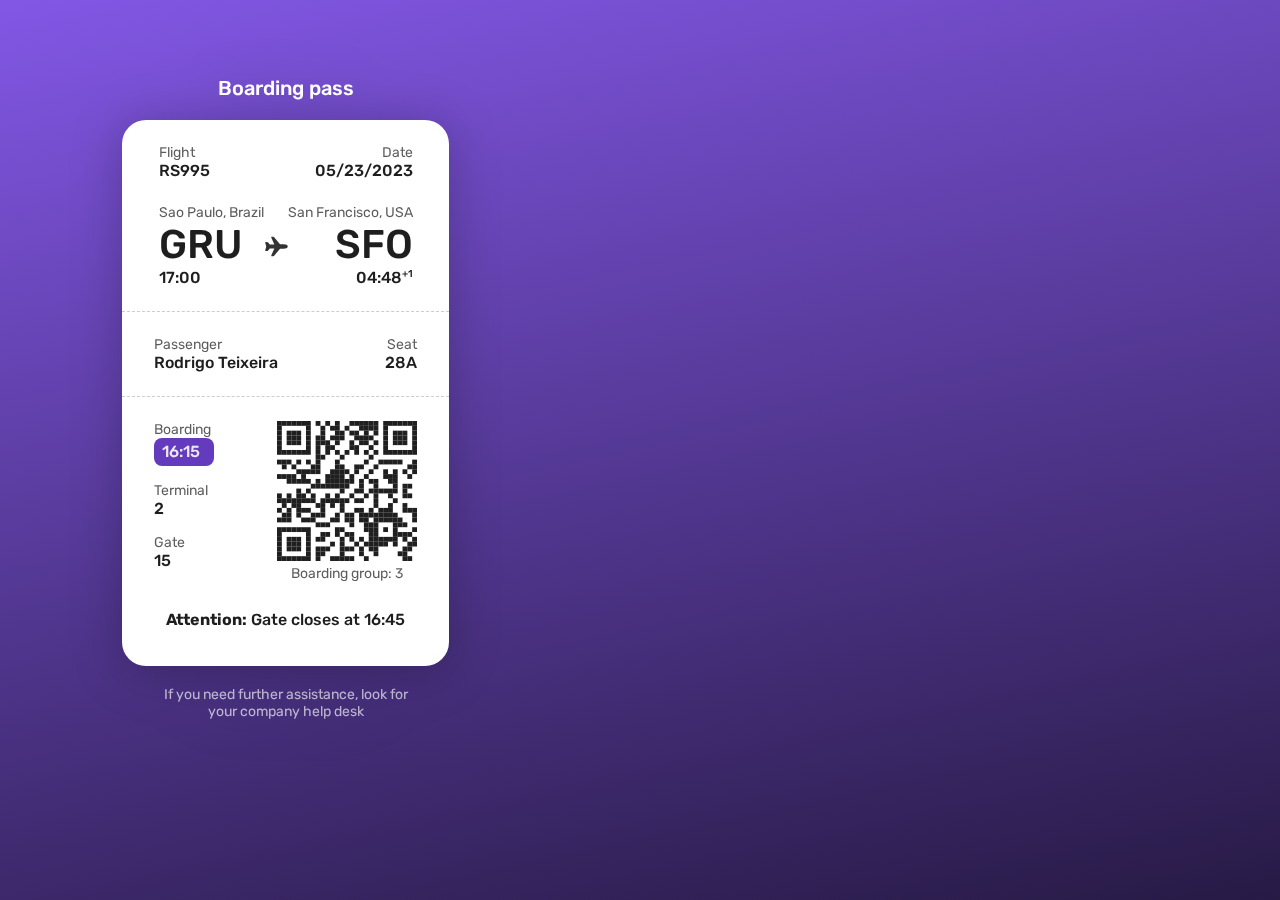
==== #6/model 2/index.html @ 4bf0b474 "Initiate model 2" ====
<!DOCTYPE html>
<html lang="en">

<head>
    <meta charset="UTF-8">
    <meta http-equiv="X-UA-Compatible" content="IE=edge">
    <meta name="viewport" content="width=device-width, initial-scale=1.0">
    <link rel="stylesheet" href="style.css">
    <link rel="preconnect" href="https://fonts.googleapis.com">
    <link rel="preconnect" href="https://fonts.gstatic.com" crossorigin>
    <link href="https://fonts.googleapis.com/css2?family=Rubik:wght@400;500&display=swap" rel="stylesheet">
    <title>Cartão de embarque</title>
</head>

<body>
    <div class="card">
        <h1 class="title">Boarding pass</h1>
        <div class="card-common upper">
            <div class="upper-content">
                <div class="flight-number-date">
                    <div class="main-info-upper">
                        <p class="font-normal">Flight</p>
                        <p class="font-normal">Date</p>
                    </div>
                    <div class="main-info-upper">
                        <p class="font-medium">RS995</p>
                        <p class="font-medium">05/23/2023</p>
                    </div>
                </div>

                <div class="flight-from-to-grid">
                    <div class="flight-info-from">
                        <p class="font-normal">Sao Paulo, Brazil</p>
                        <p class="font-medium airport-code">GRU</p>
                        <p class="font-medium">17:00</p>
                    </div>
                    <div class="plane-icon">
                        <svg width="25" height="25" viewBox="0 0 25 25" fill="none" xmlns="http://www.w3.org/2000/svg">
                            <path
                                d="M9.24782 22.25H8.00001C7.87463 22.25 7.75126 22.2185 7.64118 22.1585C7.53111 22.0984 7.43783 22.0118 7.3699 21.9064C7.30196 21.801 7.26153 21.6803 7.25229 21.5552C7.24306 21.4302 7.26532 21.3048 7.31704 21.1906L10.3386 14.5227L5.80157 14.4219L4.14688 16.4267C3.83141 16.8233 3.57969 17 2.93751 17H2.09751C1.96451 17.0043 1.83244 16.9764 1.71249 16.9188C1.59254 16.8612 1.48825 16.7755 1.40844 16.6691C1.29688 16.5186 1.18719 16.2636 1.29407 15.8998L2.22313 12.5717C2.23016 12.5469 2.2386 12.522 2.24798 12.4977C2.24844 12.4953 2.24844 12.4929 2.24798 12.4906C2.23829 12.4663 2.23 12.4414 2.22313 12.4161L1.29313 9.06687C1.19235 8.71016 1.30251 8.46078 1.41313 8.31406C1.48742 8.21549 1.58379 8.13573 1.69451 8.08118C1.80524 8.02664 1.92721 7.99883 2.05063 8H2.93751C3.41704 8 3.88251 8.21516 4.15626 8.5625L5.77673 10.5336L10.3386 10.4661L7.31798 3.80984C7.26618 3.69568 7.24384 3.57036 7.25298 3.44533C7.26211 3.3203 7.30245 3.19956 7.37029 3.09414C7.43813 2.98872 7.53131 2.90198 7.64132 2.84186C7.75132 2.78175 7.87464 2.75016 8.00001 2.75H9.26141C9.43739 2.75354 9.61032 2.79667 9.76734 2.8762C9.92437 2.95572 10.0615 3.0696 10.1684 3.20937L16.0302 10.3344L18.7381 10.2631C18.9364 10.2523 19.4858 10.2486 19.6128 10.2486C22.2031 10.25 23.75 11.0909 23.75 12.5C23.75 12.9434 23.5728 13.7656 22.3874 14.2887C21.6875 14.5981 20.7538 14.7547 19.6119 14.7547C19.4863 14.7547 18.9383 14.7509 18.7372 14.7402L16.0297 14.668L10.1534 21.793C10.0464 21.9321 9.9094 22.0454 9.75265 22.1246C9.59589 22.2037 9.42337 22.2465 9.24782 22.25Z"
                                fill="black" fill-opacity="0.8" />
                        </svg>
                    </div>
                    <div class="flight-info-to">
                        <p class="font-normal">San Francisco, USA</p>
                        <p class="font-medium airport-code">SFO</p>
                        <p class="font-medium">04:48<span class="upper-index">+1</span></p>
                    </div>
                </div>
            </div>
        </div>
        <div class="card-common middle">
            <div class="middle-content">
                <div class="main-info">
                    <p class="font-normal">Passenger</p>
                    <p class="font-medium">Rodrigo Teixeira</p>
                </div>
                <div class="misc">
                    <p class="font-normal">Seat</p>
                    <p class="font-medium">28A</p>
                </div>
            </div>
        </div>
        <div class="card-common lower">
            <div class="lower-content">
                <div class="departure-main">
                    <div class="departure-info">
                        <div class="lower-container-left">
                            <p class="font-normal">Boarding</p>
                            <div class="rounded-time">
                                <p class="font-medium hour-content">16:15</p> 
                            </div>
                        </div>
                        <div class="lower-container-left">
                            <p class="font-normal">Terminal</p> 
                            <p class="font-medium">2</p>
                        </div>
                        
                        <div class="lower-container-left">
                            <p class="font-normal">Gate</p> 
                            <p class="font-medium">15</p>
                        </div>
                    </div>
                    <div class="qr-code">
                        <svg width="140" height="140" viewBox="0 0 140 140" fill="none"
                            xmlns="http://www.w3.org/2000/svg">
                            <path d="M4.82753 9.15527e-05H-6.10352e-05V4.82768H4.82753V9.15527e-05Z" fill="black"
                                fill-opacity="0.88" />
                            <path d="M9.65511 9.15527e-05H4.82753V4.82768H9.65511V9.15527e-05Z" fill="black"
                                fill-opacity="0.88" />
                            <path d="M14.4827 9.15527e-05H9.65511V4.82768H14.4827V9.15527e-05Z" fill="black"
                                fill-opacity="0.88" />
                            <path d="M19.3103 9.15527e-05H14.4827V4.82768H19.3103V9.15527e-05Z" fill="black"
                                fill-opacity="0.88" />
                            <path d="M24.1379 9.15527e-05H19.3103V4.82768H24.1379V9.15527e-05Z" fill="black"
                                fill-opacity="0.88" />
                            <path d="M28.9655 9.15527e-05H24.1379V4.82768H28.9655V9.15527e-05Z" fill="black"
                                fill-opacity="0.88" />
                            <path d="M33.793 9.15527e-05H28.9655V4.82768H33.793V9.15527e-05Z" fill="black"
                                fill-opacity="0.88" />
                            <path d="M43.4482 9.15527e-05H38.6206V4.82768H43.4482V9.15527e-05Z" fill="black"
                                fill-opacity="0.88" />
                            <path d="M53.1034 9.15527e-05H48.2758V4.82768H53.1034V9.15527e-05Z" fill="black"
                                fill-opacity="0.88" />
                            <path d="M62.7586 9.15527e-05H57.931V4.82768H62.7586V9.15527e-05Z" fill="black"
                                fill-opacity="0.88" />
                            <path d="M77.2413 9.15527e-05H72.4137V4.82768H77.2413V9.15527e-05Z" fill="black"
                                fill-opacity="0.88" />
                            <path d="M82.0689 9.15527e-05H77.2413V4.82768H82.0689V9.15527e-05Z" fill="black"
                                fill-opacity="0.88" />
                            <path d="M86.8965 9.15527e-05H82.0689V4.82768H86.8965V9.15527e-05Z" fill="black"
                                fill-opacity="0.88" />
                            <path d="M91.7241 9.15527e-05H86.8965V4.82768H91.7241V9.15527e-05Z" fill="black"
                                fill-opacity="0.88" />
                            <path d="M96.5517 9.15527e-05H91.7241V4.82768H96.5517V9.15527e-05Z" fill="black"
                                fill-opacity="0.88" />
                            <path d="M101.379 9.15527e-05H96.5517V4.82768H101.379V9.15527e-05Z" fill="black"
                                fill-opacity="0.88" />
                            <path d="M111.034 9.15527e-05H106.207V4.82768H111.034V9.15527e-05Z" fill="black"
                                fill-opacity="0.88" />
                            <path d="M115.862 9.15527e-05H111.034V4.82768H115.862V9.15527e-05Z" fill="black"
                                fill-opacity="0.88" />
                            <path d="M120.69 9.15527e-05H115.862V4.82768H120.69V9.15527e-05Z" fill="black"
                                fill-opacity="0.88" />
                            <path d="M125.517 9.15527e-05H120.69V4.82768H125.517V9.15527e-05Z" fill="black"
                                fill-opacity="0.88" />
                            <path d="M130.345 9.15527e-05H125.517V4.82768H130.345V9.15527e-05Z" fill="black"
                                fill-opacity="0.88" />
                            <path d="M135.172 9.15527e-05H130.345V4.82768H135.172V9.15527e-05Z" fill="black"
                                fill-opacity="0.88" />
                            <path d="M140 9.15527e-05H135.172V4.82768H140V9.15527e-05Z" fill="black"
                                fill-opacity="0.88" />
                            <path d="M4.82753 4.82768H-6.10352e-05V9.65526H4.82753V4.82768Z" fill="black"
                                fill-opacity="0.88" />
                            <path d="M33.793 4.82768H28.9655V9.65526H33.793V4.82768Z" fill="black"
                                fill-opacity="0.88" />
                            <path d="M48.2758 4.82768H43.4482V9.65526H48.2758V4.82768Z" fill="black"
                                fill-opacity="0.88" />
                            <path d="M57.931 4.82768H53.1034V9.65526H57.931V4.82768Z" fill="black"
                                fill-opacity="0.88" />
                            <path d="M62.7586 4.82768H57.931V9.65526H62.7586V4.82768Z" fill="black"
                                fill-opacity="0.88" />
                            <path d="M72.4137 4.82768H67.5861V9.65526H72.4137V4.82768Z" fill="black"
                                fill-opacity="0.88" />
                            <path d="M86.8965 4.82768H82.0689V9.65526H86.8965V4.82768Z" fill="black"
                                fill-opacity="0.88" />
                            <path d="M91.7241 4.82768H86.8965V9.65526H91.7241V4.82768Z" fill="black"
                                fill-opacity="0.88" />
                            <path d="M96.5517 4.82768H91.7241V9.65526H96.5517V4.82768Z" fill="black"
                                fill-opacity="0.88" />
                            <path d="M101.379 4.82768H96.5517V9.65526H101.379V4.82768Z" fill="black"
                                fill-opacity="0.88" />
                            <path d="M111.034 4.82768H106.207V9.65526H111.034V4.82768Z" fill="black"
                                fill-opacity="0.88" />
                            <path d="M140 4.82768H135.172V9.65526H140V4.82768Z" fill="black" fill-opacity="0.88" />
                            <path d="M4.82753 9.65526H-6.10352e-05V14.4829H4.82753V9.65526Z" fill="black"
                                fill-opacity="0.88" />
                            <path d="M14.4827 9.65526H9.65511V14.4829H14.4827V9.65526Z" fill="black"
                                fill-opacity="0.88" />
                            <path d="M19.3103 9.65526H14.4827V14.4829H19.3103V9.65526Z" fill="black"
                                fill-opacity="0.88" />
                            <path d="M24.1379 9.65526H19.3103V14.4829H24.1379V9.65526Z" fill="black"
                                fill-opacity="0.88" />
                            <path d="M33.793 9.65526H28.9655V14.4829H33.793V9.65526Z" fill="black"
                                fill-opacity="0.88" />
                            <path d="M48.2758 9.65526H43.4482V14.4829H48.2758V9.65526Z" fill="black"
                                fill-opacity="0.88" />
                            <path d="M62.7586 9.65526H57.931V14.4829H62.7586V9.65526Z" fill="black"
                                fill-opacity="0.88" />
                            <path d="M67.5861 9.65526H62.7586V14.4829H67.5861V9.65526Z" fill="black"
                                fill-opacity="0.88" />
                            <path d="M77.2413 9.65526H72.4137V14.4829H77.2413V9.65526Z" fill="black"
                                fill-opacity="0.88" />
                            <path d="M82.0689 9.65526H77.2413V14.4829H82.0689V9.65526Z" fill="black"
                                fill-opacity="0.88" />
                            <path d="M91.7241 9.65526H86.8965V14.4829H91.7241V9.65526Z" fill="black"
                                fill-opacity="0.88" />
                            <path d="M101.379 9.65526H96.5517V14.4829H101.379V9.65526Z" fill="black"
                                fill-opacity="0.88" />
                            <path d="M111.034 9.65526H106.207V14.4829H111.034V9.65526Z" fill="black"
                                fill-opacity="0.88" />
                            <path d="M120.69 9.65526H115.862V14.4829H120.69V9.65526Z" fill="black"
                                fill-opacity="0.88" />
                            <path d="M125.517 9.65526H120.69V14.4829H125.517V9.65526Z" fill="black"
                                fill-opacity="0.88" />
                            <path d="M130.345 9.65526H125.517V14.4829H130.345V9.65526Z" fill="black"
                                fill-opacity="0.88" />
                            <path d="M140 9.65526H135.172V14.4829H140V9.65526Z" fill="black" fill-opacity="0.88" />
                            <path d="M4.82753 14.4829H-6.10352e-05V19.3104H4.82753V14.4829Z" fill="black"
                                fill-opacity="0.88" />
                            <path d="M14.4827 14.4829H9.65511V19.3104H14.4827V14.4829Z" fill="black"
                                fill-opacity="0.88" />
                            <path d="M19.3103 14.4829H14.4827V19.3104H19.3103V14.4829Z" fill="black"
                                fill-opacity="0.88" />
                            <path d="M24.1379 14.4829H19.3103V19.3104H24.1379V14.4829Z" fill="black"
                                fill-opacity="0.88" />
                            <path d="M33.793 14.4829H28.9655V19.3104H33.793V14.4829Z" fill="black"
                                fill-opacity="0.88" />
                            <path d="M43.4482 14.4829H38.6206V19.3104H43.4482V14.4829Z" fill="black"
                                fill-opacity="0.88" />
                            <path d="M48.2758 14.4829H43.4482V19.3104H48.2758V14.4829Z" fill="black"
                                fill-opacity="0.88" />
                            <path d="M57.931 14.4829H53.1034V19.3104H57.931V14.4829Z" fill="black"
                                fill-opacity="0.88" />
                            <path d="M62.7586 14.4829H57.931V19.3104H62.7586V14.4829Z" fill="black"
                                fill-opacity="0.88" />
                            <path d="M67.5861 14.4829H62.7586V19.3104H67.5861V14.4829Z" fill="black"
                                fill-opacity="0.88" />
                            <path d="M82.0689 14.4829H77.2413V19.3104H82.0689V14.4829Z" fill="black"
                                fill-opacity="0.88" />
                            <path d="M86.8965 14.4829H82.0689V19.3104H86.8965V14.4829Z" fill="black"
                                fill-opacity="0.88" />
                            <path d="M91.7241 14.4829H86.8965V19.3104H91.7241V14.4829Z" fill="black"
                                fill-opacity="0.88" />
                            <path d="M96.5517 14.4829H91.7241V19.3104H96.5517V14.4829Z" fill="black"
                                fill-opacity="0.88" />
                            <path d="M111.034 14.4829H106.207V19.3104H111.034V14.4829Z" fill="black"
                                fill-opacity="0.88" />
                            <path d="M120.69 14.4829H115.862V19.3104H120.69V14.4829Z" fill="black"
                                fill-opacity="0.88" />
                            <path d="M125.517 14.4829H120.69V19.3104H125.517V14.4829Z" fill="black"
                                fill-opacity="0.88" />
                            <path d="M130.345 14.4829H125.517V19.3104H130.345V14.4829Z" fill="black"
                                fill-opacity="0.88" />
                            <path d="M140 14.4829H135.172V19.3104H140V14.4829Z" fill="black" fill-opacity="0.88" />
                            <path d="M4.82753 19.3104H-6.10352e-05V24.138H4.82753V19.3104Z" fill="black"
                                fill-opacity="0.88" />
                            <path d="M14.4827 19.3104H9.65511V24.138H14.4827V19.3104Z" fill="black"
                                fill-opacity="0.88" />
                            <path d="M19.3103 19.3104H14.4827V24.138H19.3103V19.3104Z" fill="black"
                                fill-opacity="0.88" />
                            <path d="M24.1379 19.3104H19.3103V24.138H24.1379V19.3104Z" fill="black"
                                fill-opacity="0.88" />
                            <path d="M33.793 19.3104H28.9655V24.138H33.793V19.3104Z" fill="black" fill-opacity="0.88" />
                            <path d="M43.4482 19.3104H38.6206V24.138H43.4482V19.3104Z" fill="black"
                                fill-opacity="0.88" />
                            <path d="M48.2758 19.3104H43.4482V24.138H48.2758V19.3104Z" fill="black"
                                fill-opacity="0.88" />
                            <path d="M53.1034 19.3104H48.2758V24.138H53.1034V19.3104Z" fill="black"
                                fill-opacity="0.88" />
                            <path d="M62.7586 19.3104H57.931V24.138H62.7586V19.3104Z" fill="black"
                                fill-opacity="0.88" />
                            <path d="M77.2413 19.3104H72.4137V24.138H77.2413V19.3104Z" fill="black"
                                fill-opacity="0.88" />
                            <path d="M86.8965 19.3104H82.0689V24.138H86.8965V19.3104Z" fill="black"
                                fill-opacity="0.88" />
                            <path d="M91.7241 19.3104H86.8965V24.138H91.7241V19.3104Z" fill="black"
                                fill-opacity="0.88" />
                            <path d="M101.379 19.3104H96.5517V24.138H101.379V19.3104Z" fill="black"
                                fill-opacity="0.88" />
                            <path d="M111.034 19.3104H106.207V24.138H111.034V19.3104Z" fill="black"
                                fill-opacity="0.88" />
                            <path d="M120.69 19.3104H115.862V24.138H120.69V19.3104Z" fill="black" fill-opacity="0.88" />
                            <path d="M125.517 19.3104H120.69V24.138H125.517V19.3104Z" fill="black"
                                fill-opacity="0.88" />
                            <path d="M130.345 19.3104H125.517V24.138H130.345V19.3104Z" fill="black"
                                fill-opacity="0.88" />
                            <path d="M140 19.3104H135.172V24.138H140V19.3104Z" fill="black" fill-opacity="0.88" />
                            <path d="M4.82753 24.138H-6.10352e-05V28.9656H4.82753V24.138Z" fill="black"
                                fill-opacity="0.88" />
                            <path d="M33.793 24.138H28.9655V28.9656H33.793V24.138Z" fill="black" fill-opacity="0.88" />
                            <path d="M43.4482 24.138H38.6206V28.9656H43.4482V24.138Z" fill="black"
                                fill-opacity="0.88" />
                            <path d="M53.1034 24.138H48.2758V28.9656H53.1034V24.138Z" fill="black"
                                fill-opacity="0.88" />
                            <path d="M57.931 24.138H53.1034V28.9656H57.931V24.138Z" fill="black" fill-opacity="0.88" />
                            <path d="M77.2413 24.138H72.4137V28.9656H77.2413V24.138Z" fill="black"
                                fill-opacity="0.88" />
                            <path d="M82.0689 24.138H77.2413V28.9656H82.0689V24.138Z" fill="black"
                                fill-opacity="0.88" />
                            <path d="M96.5517 24.138H91.7241V28.9656H96.5517V24.138Z" fill="black"
                                fill-opacity="0.88" />
                            <path d="M111.034 24.138H106.207V28.9656H111.034V24.138Z" fill="black"
                                fill-opacity="0.88" />
                            <path d="M140 24.138H135.172V28.9656H140V24.138Z" fill="black" fill-opacity="0.88" />
                            <path d="M4.82753 28.9656H-6.10352e-05V33.7932H4.82753V28.9656Z" fill="black"
                                fill-opacity="0.88" />
                            <path d="M9.65511 28.9656H4.82753V33.7932H9.65511V28.9656Z" fill="black"
                                fill-opacity="0.88" />
                            <path d="M14.4827 28.9656H9.65511V33.7932H14.4827V28.9656Z" fill="black"
                                fill-opacity="0.88" />
                            <path d="M19.3103 28.9656H14.4827V33.7932H19.3103V28.9656Z" fill="black"
                                fill-opacity="0.88" />
                            <path d="M24.1379 28.9656H19.3103V33.7932H24.1379V28.9656Z" fill="black"
                                fill-opacity="0.88" />
                            <path d="M28.9655 28.9656H24.1379V33.7932H28.9655V28.9656Z" fill="black"
                                fill-opacity="0.88" />
                            <path d="M33.793 28.9656H28.9655V33.7932H33.793V28.9656Z" fill="black"
                                fill-opacity="0.88" />
                            <path d="M43.4482 28.9656H38.6206V33.7932H43.4482V28.9656Z" fill="black"
                                fill-opacity="0.88" />
                            <path d="M53.1034 28.9656H48.2758V33.7932H53.1034V28.9656Z" fill="black"
                                fill-opacity="0.88" />
                            <path d="M62.7586 28.9656H57.931V33.7932H62.7586V28.9656Z" fill="black"
                                fill-opacity="0.88" />
                            <path d="M72.4137 28.9656H67.5861V33.7932H72.4137V28.9656Z" fill="black"
                                fill-opacity="0.88" />
                            <path d="M82.0689 28.9656H77.2413V33.7932H82.0689V28.9656Z" fill="black"
                                fill-opacity="0.88" />
                            <path d="M91.7241 28.9656H86.8965V33.7932H91.7241V28.9656Z" fill="black"
                                fill-opacity="0.88" />
                            <path d="M101.379 28.9656H96.5517V33.7932H101.379V28.9656Z" fill="black"
                                fill-opacity="0.88" />
                            <path d="M111.034 28.9656H106.207V33.7932H111.034V28.9656Z" fill="black"
                                fill-opacity="0.88" />
                            <path d="M115.862 28.9656H111.034V33.7932H115.862V28.9656Z" fill="black"
                                fill-opacity="0.88" />
                            <path d="M120.69 28.9656H115.862V33.7932H120.69V28.9656Z" fill="black"
                                fill-opacity="0.88" />
                            <path d="M125.517 28.9656H120.69V33.7932H125.517V28.9656Z" fill="black"
                                fill-opacity="0.88" />
                            <path d="M130.345 28.9656H125.517V33.7932H130.345V28.9656Z" fill="black"
                                fill-opacity="0.88" />
                            <path d="M135.172 28.9656H130.345V33.7932H135.172V28.9656Z" fill="black"
                                fill-opacity="0.88" />
                            <path d="M140 28.9656H135.172V33.7932H140V28.9656Z" fill="black" fill-opacity="0.88" />
                            <path d="M43.4482 33.7932H38.6206V38.6208H43.4482V33.7932Z" fill="black"
                                fill-opacity="0.88" />
                            <path d="M48.2758 33.7932H43.4482V38.6208H48.2758V33.7932Z" fill="black"
                                fill-opacity="0.88" />
                            <path d="M67.5861 33.7932H62.7586V38.6208H67.5861V33.7932Z" fill="black"
                                fill-opacity="0.88" />
                            <path d="M96.5517 33.7932H91.7241V38.6208H96.5517V33.7932Z" fill="black"
                                fill-opacity="0.88" />
                            <path d="M4.82753 38.6208H-6.10352e-05V43.4484H4.82753V38.6208Z" fill="black"
                                fill-opacity="0.88" />
                            <path d="M9.65511 38.6208H4.82753V43.4484H9.65511V38.6208Z" fill="black"
                                fill-opacity="0.88" />
                            <path d="M14.4827 38.6208H9.65511V43.4484H14.4827V38.6208Z" fill="black"
                                fill-opacity="0.88" />
                            <path d="M24.1379 38.6208H19.3103V43.4484H24.1379V38.6208Z" fill="black"
                                fill-opacity="0.88" />
                            <path d="M33.793 38.6208H28.9655V43.4484H33.793V38.6208Z" fill="black"
                                fill-opacity="0.88" />
                            <path d="M43.4482 38.6208H38.6206V43.4484H43.4482V38.6208Z" fill="black"
                                fill-opacity="0.88" />
                            <path d="M62.7586 38.6208H57.931V43.4484H62.7586V38.6208Z" fill="black"
                                fill-opacity="0.88" />
                            <path d="M91.7241 38.6208H86.8965V43.4484H91.7241V38.6208Z" fill="black"
                                fill-opacity="0.88" />
                            <path d="M106.207 38.6208H101.379V43.4484H106.207V38.6208Z" fill="black"
                                fill-opacity="0.88" />
                            <path d="M111.034 38.6208H106.207V43.4484H111.034V38.6208Z" fill="black"
                                fill-opacity="0.88" />
                            <path d="M115.862 38.6208H111.034V43.4484H115.862V38.6208Z" fill="black"
                                fill-opacity="0.88" />
                            <path d="M120.69 38.6208H115.862V43.4484H120.69V38.6208Z" fill="black"
                                fill-opacity="0.88" />
                            <path d="M125.517 38.6208H120.69V43.4484H125.517V38.6208Z" fill="black"
                                fill-opacity="0.88" />
                            <path d="M140 38.6208H135.172V43.4484H140V38.6208Z" fill="black" fill-opacity="0.88" />
                            <path d="M9.65511 43.4484H4.82753V48.276H9.65511V43.4484Z" fill="black"
                                fill-opacity="0.88" />
                            <path d="M19.3103 43.4484H14.4827V48.276H19.3103V43.4484Z" fill="black"
                                fill-opacity="0.88" />
                            <path d="M38.6206 43.4484H33.793V48.276H38.6206V43.4484Z" fill="black"
                                fill-opacity="0.88" />
                            <path d="M43.4482 43.4484H38.6206V48.276H43.4482V43.4484Z" fill="black"
                                fill-opacity="0.88" />
                            <path d="M62.7586 43.4484H57.931V48.276H62.7586V43.4484Z" fill="black"
                                fill-opacity="0.88" />
                            <path d="M67.5861 43.4484H62.7586V48.276H67.5861V43.4484Z" fill="black"
                                fill-opacity="0.88" />
                            <path d="M82.0689 43.4484H77.2413V48.276H82.0689V43.4484Z" fill="black"
                                fill-opacity="0.88" />
                            <path d="M86.8965 43.4484H82.0689V48.276H86.8965V43.4484Z" fill="black"
                                fill-opacity="0.88" />
                            <path d="M101.379 43.4484H96.5517V48.276H101.379V43.4484Z" fill="black"
                                fill-opacity="0.88" />
                            <path d="M135.172 43.4484H130.345V48.276H135.172V43.4484Z" fill="black"
                                fill-opacity="0.88" />
                            <path d="M140 43.4484H135.172V48.276H140V43.4484Z" fill="black" fill-opacity="0.88" />
                            <path d="M24.1379 48.276H19.3103V53.1035H24.1379V48.276Z" fill="black"
                                fill-opacity="0.88" />
                            <path d="M28.9655 48.276H24.1379V53.1035H28.9655V48.276Z" fill="black"
                                fill-opacity="0.88" />
                            <path d="M33.793 48.276H28.9655V53.1035H33.793V48.276Z" fill="black" fill-opacity="0.88" />
                            <path d="M38.6206 48.276H33.793V53.1035H38.6206V48.276Z" fill="black" fill-opacity="0.88" />
                            <path d="M43.4482 48.276H38.6206V53.1035H43.4482V48.276Z" fill="black"
                                fill-opacity="0.88" />
                            <path d="M57.931 48.276H53.1034V53.1035H57.931V48.276Z" fill="black" fill-opacity="0.88" />
                            <path d="M62.7586 48.276H57.931V53.1035H62.7586V48.276Z" fill="black" fill-opacity="0.88" />
                            <path d="M67.5861 48.276H62.7586V53.1035H67.5861V48.276Z" fill="black"
                                fill-opacity="0.88" />
                            <path d="M72.4137 48.276H67.5861V53.1035H72.4137V48.276Z" fill="black"
                                fill-opacity="0.88" />
                            <path d="M82.0689 48.276H77.2413V53.1035H82.0689V48.276Z" fill="black"
                                fill-opacity="0.88" />
                            <path d="M96.5517 48.276H91.7241V53.1035H96.5517V48.276Z" fill="black"
                                fill-opacity="0.88" />
                            <path d="M111.034 48.276H106.207V53.1035H111.034V48.276Z" fill="black"
                                fill-opacity="0.88" />
                            <path d="M120.69 48.276H115.862V53.1035H120.69V48.276Z" fill="black" fill-opacity="0.88" />
                            <path d="M130.345 48.276H125.517V53.1035H130.345V48.276Z" fill="black"
                                fill-opacity="0.88" />
                            <path d="M140 48.276H135.172V53.1035H140V48.276Z" fill="black" fill-opacity="0.88" />
                            <path d="M4.82753 53.1035H-6.10352e-05V57.9311H4.82753V53.1035Z" fill="black"
                                fill-opacity="0.88" />
                            <path d="M9.65511 53.1035H4.82753V57.9311H9.65511V53.1035Z" fill="black"
                                fill-opacity="0.88" />
                            <path d="M14.4827 53.1035H9.65511V57.9311H14.4827V53.1035Z" fill="black"
                                fill-opacity="0.88" />
                            <path d="M19.3103 53.1035H14.4827V57.9311H19.3103V53.1035Z" fill="black"
                                fill-opacity="0.88" />
                            <path d="M28.9655 53.1035H24.1379V57.9311H28.9655V53.1035Z" fill="black"
                                fill-opacity="0.88" />
                            <path d="M53.1034 53.1035H48.2758V57.9311H53.1034V53.1035Z" fill="black"
                                fill-opacity="0.88" />
                            <path d="M57.931 53.1035H53.1034V57.9311H57.931V53.1035Z" fill="black"
                                fill-opacity="0.88" />
                            <path d="M62.7586 53.1035H57.931V57.9311H62.7586V53.1035Z" fill="black"
                                fill-opacity="0.88" />
                            <path d="M67.5861 53.1035H62.7586V57.9311H67.5861V53.1035Z" fill="black"
                                fill-opacity="0.88" />
                            <path d="M77.2413 53.1035H72.4137V57.9311H77.2413V53.1035Z" fill="black"
                                fill-opacity="0.88" />
                            <path d="M91.7241 53.1035H86.8965V57.9311H91.7241V53.1035Z" fill="black"
                                fill-opacity="0.88" />
                            <path d="M111.034 53.1035H106.207V57.9311H111.034V53.1035Z" fill="black"
                                fill-opacity="0.88" />
                            <path d="M115.862 53.1035H111.034V57.9311H115.862V53.1035Z" fill="black"
                                fill-opacity="0.88" />
                            <path d="M120.69 53.1035H115.862V57.9311H120.69V53.1035Z" fill="black"
                                fill-opacity="0.88" />
                            <path d="M135.172 53.1035H130.345V57.9311H135.172V53.1035Z" fill="black"
                                fill-opacity="0.88" />
                            <path d="M14.4827 57.9311H9.65511V62.7587H14.4827V57.9311Z" fill="black"
                                fill-opacity="0.88" />
                            <path d="M19.3103 57.9311H14.4827V62.7587H19.3103V57.9311Z" fill="black"
                                fill-opacity="0.88" />
                            <path d="M24.1379 57.9311H19.3103V62.7587H24.1379V57.9311Z" fill="black"
                                fill-opacity="0.88" />
                            <path d="M28.9655 57.9311H24.1379V62.7587H28.9655V57.9311Z" fill="black"
                                fill-opacity="0.88" />
                            <path d="M33.793 57.9311H28.9655V62.7587H33.793V57.9311Z" fill="black"
                                fill-opacity="0.88" />
                            <path d="M43.4482 57.9311H38.6206V62.7587H43.4482V57.9311Z" fill="black"
                                fill-opacity="0.88" />
                            <path d="M53.1034 57.9311H48.2758V62.7587H53.1034V57.9311Z" fill="black"
                                fill-opacity="0.88" />
                            <path d="M57.931 57.9311H53.1034V62.7587H57.931V57.9311Z" fill="black"
                                fill-opacity="0.88" />
                            <path d="M62.7586 57.9311H57.931V62.7587H62.7586V57.9311Z" fill="black"
                                fill-opacity="0.88" />
                            <path d="M67.5861 57.9311H62.7586V62.7587H67.5861V57.9311Z" fill="black"
                                fill-opacity="0.88" />
                            <path d="M72.4137 57.9311H67.5861V62.7587H72.4137V57.9311Z" fill="black"
                                fill-opacity="0.88" />
                            <path d="M77.2413 57.9311H72.4137V62.7587H77.2413V57.9311Z" fill="black"
                                fill-opacity="0.88" />
                            <path d="M86.8965 57.9311H82.0689V62.7587H86.8965V57.9311Z" fill="black"
                                fill-opacity="0.88" />
                            <path d="M96.5517 57.9311H91.7241V62.7587H96.5517V57.9311Z" fill="black"
                                fill-opacity="0.88" />
                            <path d="M101.379 57.9311H96.5517V62.7587H101.379V57.9311Z" fill="black"
                                fill-opacity="0.88" />
                            <path d="M115.862 57.9311H111.034V62.7587H115.862V57.9311Z" fill="black"
                                fill-opacity="0.88" />
                            <path d="M120.69 57.9311H115.862V62.7587H120.69V57.9311Z" fill="black"
                                fill-opacity="0.88" />
                            <path d="M38.6206 62.7587H33.793V67.5863H38.6206V62.7587Z" fill="black"
                                fill-opacity="0.88" />
                            <path d="M43.4482 62.7587H38.6206V67.5863H43.4482V62.7587Z" fill="black"
                                fill-opacity="0.88" />
                            <path d="M48.2758 62.7587H43.4482V67.5863H48.2758V62.7587Z" fill="black"
                                fill-opacity="0.88" />
                            <path d="M53.1034 62.7587H48.2758V67.5863H53.1034V62.7587Z" fill="black"
                                fill-opacity="0.88" />
                            <path d="M57.931 62.7587H53.1034V67.5863H57.931V62.7587Z" fill="black"
                                fill-opacity="0.88" />
                            <path d="M62.7586 62.7587H57.931V67.5863H62.7586V62.7587Z" fill="black"
                                fill-opacity="0.88" />
                            <path d="M67.5861 62.7587H62.7586V67.5863H67.5861V62.7587Z" fill="black"
                                fill-opacity="0.88" />
                            <path d="M72.4137 62.7587H67.5861V67.5863H72.4137V62.7587Z" fill="black"
                                fill-opacity="0.88" />
                            <path d="M86.8965 62.7587H82.0689V67.5863H86.8965V62.7587Z" fill="black"
                                fill-opacity="0.88" />
                            <path d="M101.379 62.7587H96.5517V67.5863H101.379V62.7587Z" fill="black"
                                fill-opacity="0.88" />
                            <path d="M120.69 62.7587H115.862V67.5863H120.69V62.7587Z" fill="black"
                                fill-opacity="0.88" />
                            <path d="M130.345 62.7587H125.517V67.5863H130.345V62.7587Z" fill="black"
                                fill-opacity="0.88" />
                            <path d="M135.172 62.7587H130.345V67.5863H135.172V62.7587Z" fill="black"
                                fill-opacity="0.88" />
                            <path d="M24.1379 67.5863H19.3103V72.4139H24.1379V67.5863Z" fill="black"
                                fill-opacity="0.88" />
                            <path d="M33.793 67.5863H28.9655V72.4139H33.793V67.5863Z" fill="black"
                                fill-opacity="0.88" />
                            <path d="M67.5861 67.5863H62.7586V72.4139H67.5861V67.5863Z" fill="black"
                                fill-opacity="0.88" />
                            <path d="M82.0689 67.5863H77.2413V72.4139H82.0689V67.5863Z" fill="black"
                                fill-opacity="0.88" />
                            <path d="M86.8965 67.5863H82.0689V72.4139H86.8965V67.5863Z" fill="black"
                                fill-opacity="0.88" />
                            <path d="M96.5517 67.5863H91.7241V72.4139H96.5517V67.5863Z" fill="black"
                                fill-opacity="0.88" />
                            <path d="M101.379 67.5863H96.5517V72.4139H101.379V67.5863Z" fill="black"
                                fill-opacity="0.88" />
                            <path d="M106.207 67.5863H101.379V72.4139H106.207V67.5863Z" fill="black"
                                fill-opacity="0.88" />
                            <path d="M111.034 67.5863H106.207V72.4139H111.034V67.5863Z" fill="black"
                                fill-opacity="0.88" />
                            <path d="M115.862 67.5863H111.034V72.4139H115.862V67.5863Z" fill="black"
                                fill-opacity="0.88" />
                            <path d="M120.69 67.5863H115.862V72.4139H120.69V67.5863Z" fill="black"
                                fill-opacity="0.88" />
                            <path d="M130.345 67.5863H125.517V72.4139H130.345V67.5863Z" fill="black"
                                fill-opacity="0.88" />
                            <path d="M4.82753 72.4139H-6.10352e-05V77.2415H4.82753V72.4139Z" fill="black"
                                fill-opacity="0.88" />
                            <path d="M14.4827 72.4139H9.65511V77.2415H14.4827V72.4139Z" fill="black"
                                fill-opacity="0.88" />
                            <path d="M24.1379 72.4139H19.3103V77.2415H24.1379V72.4139Z" fill="black"
                                fill-opacity="0.88" />
                            <path d="M28.9655 72.4139H24.1379V77.2415H28.9655V72.4139Z" fill="black"
                                fill-opacity="0.88" />
                            <path d="M38.6206 72.4139H33.793V77.2415H38.6206V72.4139Z" fill="black"
                                fill-opacity="0.88" />
                            <path d="M53.1034 72.4139H48.2758V77.2415H53.1034V72.4139Z" fill="black"
                                fill-opacity="0.88" />
                            <path d="M62.7586 72.4139H57.931V77.2415H62.7586V72.4139Z" fill="black"
                                fill-opacity="0.88" />
                            <path d="M77.2413 72.4139H72.4137V77.2415H77.2413V72.4139Z" fill="black"
                                fill-opacity="0.88" />
                            <path d="M91.7241 72.4139H86.8965V77.2415H91.7241V72.4139Z" fill="black"
                                fill-opacity="0.88" />
                            <path d="M101.379 72.4139H96.5517V77.2415H101.379V72.4139Z" fill="black"
                                fill-opacity="0.88" />
                            <path d="M115.862 72.4139H111.034V77.2415H115.862V72.4139Z" fill="black"
                                fill-opacity="0.88" />
                            <path d="M130.345 72.4139H125.517V77.2415H130.345V72.4139Z" fill="black"
                                fill-opacity="0.88" />
                            <path d="M135.172 72.4139H130.345V77.2415H135.172V72.4139Z" fill="black"
                                fill-opacity="0.88" />
                            <path d="M4.82753 77.2415H-6.10352e-05V82.0691H4.82753V77.2415Z" fill="black"
                                fill-opacity="0.88" />
                            <path d="M9.65511 77.2415H4.82753V82.0691H9.65511V77.2415Z" fill="black"
                                fill-opacity="0.88" />
                            <path d="M14.4827 77.2415H9.65511V82.0691H14.4827V77.2415Z" fill="black"
                                fill-opacity="0.88" />
                            <path d="M19.3103 77.2415H14.4827V82.0691H19.3103V77.2415Z" fill="black"
                                fill-opacity="0.88" />
                            <path d="M24.1379 77.2415H19.3103V82.0691H24.1379V77.2415Z" fill="black"
                                fill-opacity="0.88" />
                            <path d="M28.9655 77.2415H24.1379V82.0691H28.9655V77.2415Z" fill="black"
                                fill-opacity="0.88" />
                            <path d="M33.793 77.2415H28.9655V82.0691H33.793V77.2415Z" fill="black"
                                fill-opacity="0.88" />
                            <path d="M38.6206 77.2415H33.793V82.0691H38.6206V77.2415Z" fill="black"
                                fill-opacity="0.88" />
                            <path d="M48.2758 77.2415H43.4482V82.0691H48.2758V77.2415Z" fill="black"
                                fill-opacity="0.88" />
                            <path d="M53.1034 77.2415H48.2758V82.0691H53.1034V77.2415Z" fill="black"
                                fill-opacity="0.88" />
                            <path d="M57.931 77.2415H53.1034V82.0691H57.931V77.2415Z" fill="black"
                                fill-opacity="0.88" />
                            <path d="M62.7586 77.2415H57.931V82.0691H62.7586V77.2415Z" fill="black"
                                fill-opacity="0.88" />
                            <path d="M67.5861 77.2415H62.7586V82.0691H67.5861V77.2415Z" fill="black"
                                fill-opacity="0.88" />
                            <path d="M72.4137 77.2415H67.5861V82.0691H72.4137V77.2415Z" fill="black"
                                fill-opacity="0.88" />
                            <path d="M82.0689 77.2415H77.2413V82.0691H82.0689V77.2415Z" fill="black"
                                fill-opacity="0.88" />
                            <path d="M86.8965 77.2415H82.0689V82.0691H86.8965V77.2415Z" fill="black"
                                fill-opacity="0.88" />
                            <path d="M101.379 77.2415H96.5517V82.0691H101.379V77.2415Z" fill="black"
                                fill-opacity="0.88" />
                            <path d="M120.69 77.2415H115.862V82.0691H120.69V77.2415Z" fill="black"
                                fill-opacity="0.88" />
                            <path d="M9.65511 82.0691H4.82753V86.8966H9.65511V82.0691Z" fill="black"
                                fill-opacity="0.88" />
                            <path d="M19.3103 82.0691H14.4827V86.8966H19.3103V82.0691Z" fill="black"
                                fill-opacity="0.88" />
                            <path d="M24.1379 82.0691H19.3103V86.8966H24.1379V82.0691Z" fill="black"
                                fill-opacity="0.88" />
                            <path d="M43.4482 82.0691H38.6206V86.8966H43.4482V82.0691Z" fill="black"
                                fill-opacity="0.88" />
                            <path d="M48.2758 82.0691H43.4482V86.8966H48.2758V82.0691Z" fill="black"
                                fill-opacity="0.88" />
                            <path d="M57.931 82.0691H53.1034V86.8966H57.931V82.0691Z" fill="black"
                                fill-opacity="0.88" />
                            <path d="M67.5861 82.0691H62.7586V86.8966H67.5861V82.0691Z" fill="black"
                                fill-opacity="0.88" />
                            <path d="M101.379 82.0691H96.5517V86.8966H101.379V82.0691Z" fill="black"
                                fill-opacity="0.88" />
                            <path d="M115.862 82.0691H111.034V86.8966H115.862V82.0691Z" fill="black"
                                fill-opacity="0.88" />
                            <path d="M130.345 82.0691H125.517V86.8966H130.345V82.0691Z" fill="black"
                                fill-opacity="0.88" />
                            <path d="M4.82753 86.8966H-6.10352e-05V91.7242H4.82753V86.8966Z" fill="black"
                                fill-opacity="0.88" />
                            <path d="M14.4827 86.8966H9.65511V91.7242H14.4827V86.8966Z" fill="black"
                                fill-opacity="0.88" />
                            <path d="M24.1379 86.8966H19.3103V91.7242H24.1379V86.8966Z" fill="black"
                                fill-opacity="0.88" />
                            <path d="M28.9655 86.8966H24.1379V91.7242H28.9655V86.8966Z" fill="black"
                                fill-opacity="0.88" />
                            <path d="M33.793 86.8966H28.9655V91.7242H33.793V86.8966Z" fill="black"
                                fill-opacity="0.88" />
                            <path d="M48.2758 86.8966H43.4482V91.7242H48.2758V86.8966Z" fill="black"
                                fill-opacity="0.88" />
                            <path d="M67.5861 86.8966H62.7586V91.7242H67.5861V86.8966Z" fill="black"
                                fill-opacity="0.88" />
                            <path d="M82.0689 86.8966H77.2413V91.7242H82.0689V86.8966Z" fill="black"
                                fill-opacity="0.88" />
                            <path d="M86.8965 86.8966H82.0689V91.7242H86.8965V86.8966Z" fill="black"
                                fill-opacity="0.88" />
                            <path d="M96.5517 86.8966H91.7241V91.7242H96.5517V86.8966Z" fill="black"
                                fill-opacity="0.88" />
                            <path d="M106.207 86.8966H101.379V91.7242H106.207V86.8966Z" fill="black"
                                fill-opacity="0.88" />
                            <path d="M111.034 86.8966H106.207V91.7242H111.034V86.8966Z" fill="black"
                                fill-opacity="0.88" />
                            <path d="M115.862 86.8966H111.034V91.7242H115.862V86.8966Z" fill="black"
                                fill-opacity="0.88" />
                            <path d="M130.345 86.8966H125.517V91.7242H130.345V86.8966Z" fill="black"
                                fill-opacity="0.88" />
                            <path d="M135.172 86.8966H130.345V91.7242H135.172V86.8966Z" fill="black"
                                fill-opacity="0.88" />
                            <path d="M140 86.8966H135.172V91.7242H140V86.8966Z" fill="black" fill-opacity="0.88" />
                            <path d="M9.65511 91.7242H4.82753V96.5518H9.65511V91.7242Z" fill="black"
                                fill-opacity="0.88" />
                            <path d="M14.4827 91.7242H9.65511V96.5518H14.4827V91.7242Z" fill="black"
                                fill-opacity="0.88" />
                            <path d="M24.1379 91.7242H19.3103V96.5518H24.1379V91.7242Z" fill="black"
                                fill-opacity="0.88" />
                            <path d="M38.6206 91.7242H33.793V96.5518H38.6206V91.7242Z" fill="black"
                                fill-opacity="0.88" />
                            <path d="M43.4482 91.7242H38.6206V96.5518H43.4482V91.7242Z" fill="black"
                                fill-opacity="0.88" />
                            <path d="M48.2758 91.7242H43.4482V96.5518H48.2758V91.7242Z" fill="black"
                                fill-opacity="0.88" />
                            <path d="M62.7586 91.7242H57.931V96.5518H62.7586V91.7242Z" fill="black"
                                fill-opacity="0.88" />
                            <path d="M72.4137 91.7242H67.5861V96.5518H72.4137V91.7242Z" fill="black"
                                fill-opacity="0.88" />
                            <path d="M77.2413 91.7242H72.4137V96.5518H77.2413V91.7242Z" fill="black"
                                fill-opacity="0.88" />
                            <path d="M86.8965 91.7242H82.0689V96.5518H86.8965V91.7242Z" fill="black"
                                fill-opacity="0.88" />
                            <path d="M91.7241 91.7242H86.8965V96.5518H91.7241V91.7242Z" fill="black"
                                fill-opacity="0.88" />
                            <path d="M96.5517 91.7242H91.7241V96.5518H96.5517V91.7242Z" fill="black"
                                fill-opacity="0.88" />
                            <path d="M101.379 91.7242H96.5517V96.5518H101.379V91.7242Z" fill="black"
                                fill-opacity="0.88" />
                            <path d="M106.207 91.7242H101.379V96.5518H106.207V91.7242Z" fill="black"
                                fill-opacity="0.88" />
                            <path d="M111.034 91.7242H106.207V96.5518H111.034V91.7242Z" fill="black"
                                fill-opacity="0.88" />
                            <path d="M115.862 91.7242H111.034V96.5518H115.862V91.7242Z" fill="black"
                                fill-opacity="0.88" />
                            <path d="M120.69 91.7242H115.862V96.5518H120.69V91.7242Z" fill="black"
                                fill-opacity="0.88" />
                            <path d="M140 91.7242H135.172V96.5518H140V91.7242Z" fill="black" fill-opacity="0.88" />
                            <path d="M4.82753 96.5518H-6.10352e-05V101.379H4.82753V96.5518Z" fill="black"
                                fill-opacity="0.88" />
                            <path d="M9.65511 96.5518H4.82753V101.379H9.65511V96.5518Z" fill="black"
                                fill-opacity="0.88" />
                            <path d="M14.4827 96.5518H9.65511V101.379H14.4827V96.5518Z" fill="black"
                                fill-opacity="0.88" />
                            <path d="M28.9655 96.5518H24.1379V101.379H28.9655V96.5518Z" fill="black"
                                fill-opacity="0.88" />
                            <path d="M33.793 96.5518H28.9655V101.379H33.793V96.5518Z" fill="black"
                                fill-opacity="0.88" />
                            <path d="M38.6206 96.5518H33.793V101.379H38.6206V96.5518Z" fill="black"
                                fill-opacity="0.88" />
                            <path d="M57.931 96.5518H53.1034V101.379H57.931V96.5518Z" fill="black"
                                fill-opacity="0.88" />
                            <path d="M62.7586 96.5518H57.931V101.379H62.7586V96.5518Z" fill="black"
                                fill-opacity="0.88" />
                            <path d="M72.4137 96.5518H67.5861V101.379H72.4137V96.5518Z" fill="black"
                                fill-opacity="0.88" />
                            <path d="M77.2413 96.5518H72.4137V101.379H77.2413V96.5518Z" fill="black"
                                fill-opacity="0.88" />
                            <path d="M86.8965 96.5518H82.0689V101.379H86.8965V96.5518Z" fill="black"
                                fill-opacity="0.88" />
                            <path d="M91.7241 96.5518H86.8965V101.379H91.7241V96.5518Z" fill="black"
                                fill-opacity="0.88" />
                            <path d="M101.379 96.5518H96.5517V101.379H101.379V96.5518Z" fill="black"
                                fill-opacity="0.88" />
                            <path d="M106.207 96.5518H101.379V101.379H106.207V96.5518Z" fill="black"
                                fill-opacity="0.88" />
                            <path d="M111.034 96.5518H106.207V101.379H111.034V96.5518Z" fill="black"
                                fill-opacity="0.88" />
                            <path d="M115.862 96.5518H111.034V101.379H115.862V96.5518Z" fill="black"
                                fill-opacity="0.88" />
                            <path d="M120.69 96.5518H115.862V101.379H120.69V96.5518Z" fill="black"
                                fill-opacity="0.88" />
                            <path d="M125.517 96.5518H120.69V101.379H125.517V96.5518Z" fill="black"
                                fill-opacity="0.88" />
                            <path d="M140 96.5518H135.172V101.379H140V96.5518Z" fill="black" fill-opacity="0.88" />
                            <path d="M43.4482 101.379H38.6206V106.207H43.4482V101.379Z" fill="black"
                                fill-opacity="0.88" />
                            <path d="M48.2758 101.379H43.4482V106.207H48.2758V101.379Z" fill="black"
                                fill-opacity="0.88" />
                            <path d="M53.1034 101.379H48.2758V106.207H53.1034V101.379Z" fill="black"
                                fill-opacity="0.88" />
                            <path d="M77.2413 101.379H72.4137V106.207H77.2413V101.379Z" fill="black"
                                fill-opacity="0.88" />
                            <path d="M91.7241 101.379H86.8965V106.207H91.7241V101.379Z" fill="black"
                                fill-opacity="0.88" />
                            <path d="M96.5517 101.379H91.7241V106.207H96.5517V101.379Z" fill="black"
                                fill-opacity="0.88" />
                            <path d="M101.379 101.379H96.5517V106.207H101.379V101.379Z" fill="black"
                                fill-opacity="0.88" />
                            <path d="M120.69 101.379H115.862V106.207H120.69V101.379Z" fill="black"
                                fill-opacity="0.88" />
                            <path d="M125.517 101.379H120.69V106.207H125.517V101.379Z" fill="black"
                                fill-opacity="0.88" />
                            <path d="M130.345 101.379H125.517V106.207H130.345V101.379Z" fill="black"
                                fill-opacity="0.88" />
                            <path d="M4.82753 106.207H-6.10352e-05V111.035H4.82753V106.207Z" fill="black"
                                fill-opacity="0.88" />
                            <path d="M9.65511 106.207H4.82753V111.035H9.65511V106.207Z" fill="black"
                                fill-opacity="0.88" />
                            <path d="M14.4827 106.207H9.65511V111.035H14.4827V106.207Z" fill="black"
                                fill-opacity="0.88" />
                            <path d="M19.3103 106.207H14.4827V111.035H19.3103V106.207Z" fill="black"
                                fill-opacity="0.88" />
                            <path d="M24.1379 106.207H19.3103V111.035H24.1379V106.207Z" fill="black"
                                fill-opacity="0.88" />
                            <path d="M28.9655 106.207H24.1379V111.035H28.9655V106.207Z" fill="black"
                                fill-opacity="0.88" />
                            <path d="M33.793 106.207H28.9655V111.035H33.793V106.207Z" fill="black"
                                fill-opacity="0.88" />
                            <path d="M62.7586 106.207H57.931V111.035H62.7586V106.207Z" fill="black"
                                fill-opacity="0.88" />
                            <path d="M67.5861 106.207H62.7586V111.035H67.5861V106.207Z" fill="black"
                                fill-opacity="0.88" />
                            <path d="M91.7241 106.207H86.8965V111.035H91.7241V106.207Z" fill="black"
                                fill-opacity="0.88" />
                            <path d="M96.5517 106.207H91.7241V111.035H96.5517V106.207Z" fill="black"
                                fill-opacity="0.88" />
                            <path d="M101.379 106.207H96.5517V111.035H101.379V106.207Z" fill="black"
                                fill-opacity="0.88" />
                            <path d="M111.034 106.207H106.207V111.035H111.034V106.207Z" fill="black"
                                fill-opacity="0.88" />
                            <path d="M120.69 106.207H115.862V111.035H120.69V106.207Z" fill="black"
                                fill-opacity="0.88" />
                            <path d="M140 106.207H135.172V111.035H140V106.207Z" fill="black" fill-opacity="0.88" />
                            <path d="M4.82753 111.035H-6.10352e-05V115.862H4.82753V111.035Z" fill="black"
                                fill-opacity="0.88" />
                            <path d="M33.793 111.035H28.9655V115.862H33.793V111.035Z" fill="black"
                                fill-opacity="0.88" />
                            <path d="M48.2758 111.035H43.4482V115.862H48.2758V111.035Z" fill="black"
                                fill-opacity="0.88" />
                            <path d="M53.1034 111.035H48.2758V115.862H53.1034V111.035Z" fill="black"
                                fill-opacity="0.88" />
                            <path d="M62.7586 111.035H57.931V115.862H62.7586V111.035Z" fill="black"
                                fill-opacity="0.88" />
                            <path d="M72.4137 111.035H67.5861V115.862H72.4137V111.035Z" fill="black"
                                fill-opacity="0.88" />
                            <path d="M77.2413 111.035H72.4137V115.862H77.2413V111.035Z" fill="black"
                                fill-opacity="0.88" />
                            <path d="M96.5517 111.035H91.7241V115.862H96.5517V111.035Z" fill="black"
                                fill-opacity="0.88" />
                            <path d="M101.379 111.035H96.5517V115.862H101.379V111.035Z" fill="black"
                                fill-opacity="0.88" />
                            <path d="M120.69 111.035H115.862V115.862H120.69V111.035Z" fill="black"
                                fill-opacity="0.88" />
                            <path d="M125.517 111.035H120.69V115.862H125.517V111.035Z" fill="black"
                                fill-opacity="0.88" />
                            <path d="M130.345 111.035H125.517V115.862H130.345V111.035Z" fill="black"
                                fill-opacity="0.88" />
                            <path d="M135.172 111.035H130.345V115.862H135.172V111.035Z" fill="black"
                                fill-opacity="0.88" />
                            <path d="M4.82753 115.862H-6.10352e-05V120.69H4.82753V115.862Z" fill="black"
                                fill-opacity="0.88" />
                            <path d="M14.4827 115.862H9.65511V120.69H14.4827V115.862Z" fill="black"
                                fill-opacity="0.88" />
                            <path d="M19.3103 115.862H14.4827V120.69H19.3103V115.862Z" fill="black"
                                fill-opacity="0.88" />
                            <path d="M24.1379 115.862H19.3103V120.69H24.1379V115.862Z" fill="black"
                                fill-opacity="0.88" />
                            <path d="M33.793 115.862H28.9655V120.69H33.793V115.862Z" fill="black" fill-opacity="0.88" />
                            <path d="M43.4482 115.862H38.6206V120.69H43.4482V115.862Z" fill="black"
                                fill-opacity="0.88" />
                            <path d="M48.2758 115.862H43.4482V120.69H48.2758V115.862Z" fill="black"
                                fill-opacity="0.88" />
                            <path d="M67.5861 115.862H62.7586V120.69H67.5861V115.862Z" fill="black"
                                fill-opacity="0.88" />
                            <path d="M77.2413 115.862H72.4137V120.69H77.2413V115.862Z" fill="black"
                                fill-opacity="0.88" />
                            <path d="M86.8965 115.862H82.0689V120.69H86.8965V115.862Z" fill="black"
                                fill-opacity="0.88" />
                            <path d="M96.5517 115.862H91.7241V120.69H96.5517V115.862Z" fill="black"
                                fill-opacity="0.88" />
                            <path d="M101.379 115.862H96.5517V120.69H101.379V115.862Z" fill="black"
                                fill-opacity="0.88" />
                            <path d="M106.207 115.862H101.379V120.69H106.207V115.862Z" fill="black"
                                fill-opacity="0.88" />
                            <path d="M111.034 115.862H106.207V120.69H111.034V115.862Z" fill="black"
                                fill-opacity="0.88" />
                            <path d="M115.862 115.862H111.034V120.69H115.862V115.862Z" fill="black"
                                fill-opacity="0.88" />
                            <path d="M120.69 115.862H115.862V120.69H120.69V115.862Z" fill="black" fill-opacity="0.88" />
                            <path d="M130.345 115.862H125.517V120.69H130.345V115.862Z" fill="black"
                                fill-opacity="0.88" />
                            <path d="M140 115.862H135.172V120.69H140V115.862Z" fill="black" fill-opacity="0.88" />
                            <path d="M4.82753 120.69H-6.10352e-05V125.517H4.82753V120.69Z" fill="black"
                                fill-opacity="0.88" />
                            <path d="M14.4827 120.69H9.65511V125.517H14.4827V120.69Z" fill="black"
                                fill-opacity="0.88" />
                            <path d="M19.3103 120.69H14.4827V125.517H19.3103V120.69Z" fill="black"
                                fill-opacity="0.88" />
                            <path d="M24.1379 120.69H19.3103V125.517H24.1379V120.69Z" fill="black"
                                fill-opacity="0.88" />
                            <path d="M33.793 120.69H28.9655V125.517H33.793V120.69Z" fill="black" fill-opacity="0.88" />
                            <path d="M57.931 120.69H53.1034V125.517H57.931V120.69Z" fill="black" fill-opacity="0.88" />
                            <path d="M67.5861 120.69H62.7586V125.517H67.5861V120.69Z" fill="black"
                                fill-opacity="0.88" />
                            <path d="M82.0689 120.69H77.2413V125.517H82.0689V120.69Z" fill="black"
                                fill-opacity="0.88" />
                            <path d="M91.7241 120.69H86.8965V125.517H91.7241V120.69Z" fill="black"
                                fill-opacity="0.88" />
                            <path d="M96.5517 120.69H91.7241V125.517H96.5517V120.69Z" fill="black"
                                fill-opacity="0.88" />
                            <path d="M101.379 120.69H96.5517V125.517H101.379V120.69Z" fill="black"
                                fill-opacity="0.88" />
                            <path d="M106.207 120.69H101.379V125.517H106.207V120.69Z" fill="black"
                                fill-opacity="0.88" />
                            <path d="M111.034 120.69H106.207V125.517H111.034V120.69Z" fill="black"
                                fill-opacity="0.88" />
                            <path d="M120.69 120.69H115.862V125.517H120.69V120.69Z" fill="black" fill-opacity="0.88" />
                            <path d="M135.172 120.69H130.345V125.517H135.172V120.69Z" fill="black"
                                fill-opacity="0.88" />
                            <path d="M140 120.69H135.172V125.517H140V120.69Z" fill="black" fill-opacity="0.88" />
                            <path d="M4.82753 125.517H-6.10352e-05V130.345H4.82753V125.517Z" fill="black"
                                fill-opacity="0.88" />
                            <path d="M14.4827 125.517H9.65511V130.345H14.4827V125.517Z" fill="black"
                                fill-opacity="0.88" />
                            <path d="M19.3103 125.517H14.4827V130.345H19.3103V125.517Z" fill="black"
                                fill-opacity="0.88" />
                            <path d="M24.1379 125.517H19.3103V130.345H24.1379V125.517Z" fill="black"
                                fill-opacity="0.88" />
                            <path d="M33.793 125.517H28.9655V130.345H33.793V125.517Z" fill="black"
                                fill-opacity="0.88" />
                            <path d="M43.4482 125.517H38.6206V130.345H43.4482V125.517Z" fill="black"
                                fill-opacity="0.88" />
                            <path d="M48.2758 125.517H43.4482V130.345H48.2758V125.517Z" fill="black"
                                fill-opacity="0.88" />
                            <path d="M53.1034 125.517H48.2758V130.345H53.1034V125.517Z" fill="black"
                                fill-opacity="0.88" />
                            <path d="M67.5861 125.517H62.7586V130.345H67.5861V125.517Z" fill="black"
                                fill-opacity="0.88" />
                            <path d="M72.4137 125.517H67.5861V130.345H72.4137V125.517Z" fill="black"
                                fill-opacity="0.88" />
                            <path d="M77.2413 125.517H72.4137V130.345H77.2413V125.517Z" fill="black"
                                fill-opacity="0.88" />
                            <path d="M86.8965 125.517H82.0689V130.345H86.8965V125.517Z" fill="black"
                                fill-opacity="0.88" />
                            <path d="M96.5517 125.517H91.7241V130.345H96.5517V125.517Z" fill="black"
                                fill-opacity="0.88" />
                            <path d="M101.379 125.517H96.5517V130.345H101.379V125.517Z" fill="black"
                                fill-opacity="0.88" />
                            <path d="M130.345 125.517H125.517V130.345H130.345V125.517Z" fill="black"
                                fill-opacity="0.88" />
                            <path d="M135.172 125.517H130.345V130.345H135.172V125.517Z" fill="black"
                                fill-opacity="0.88" />
                            <path d="M4.82753 130.345H-6.10352e-05V135.173H4.82753V130.345Z" fill="black"
                                fill-opacity="0.88" />
                            <path d="M33.793 130.345H28.9655V135.173H33.793V130.345Z" fill="black"
                                fill-opacity="0.88" />
                            <path d="M43.4482 130.345H38.6206V135.173H43.4482V130.345Z" fill="black"
                                fill-opacity="0.88" />
                            <path d="M48.2758 130.345H43.4482V135.173H48.2758V130.345Z" fill="black"
                                fill-opacity="0.88" />
                            <path d="M67.5861 130.345H62.7586V135.173H67.5861V130.345Z" fill="black"
                                fill-opacity="0.88" />
                            <path d="M86.8965 130.345H82.0689V135.173H86.8965V130.345Z" fill="black"
                                fill-opacity="0.88" />
                            <path d="M101.379 130.345H96.5517V135.173H101.379V130.345Z" fill="black"
                                fill-opacity="0.88" />
                            <path d="M125.517 130.345H120.69V135.173H125.517V130.345Z" fill="black"
                                fill-opacity="0.88" />
                            <path d="M130.345 130.345H125.517V135.173H130.345V130.345Z" fill="black"
                                fill-opacity="0.88" />
                            <path d="M4.82753 135.173H-6.10352e-05V140H4.82753V135.173Z" fill="black"
                                fill-opacity="0.88" />
                            <path d="M9.65511 135.173H4.82753V140H9.65511V135.173Z" fill="black" fill-opacity="0.88" />
                            <path d="M14.4827 135.173H9.65511V140H14.4827V135.173Z" fill="black" fill-opacity="0.88" />
                            <path d="M19.3103 135.173H14.4827V140H19.3103V135.173Z" fill="black" fill-opacity="0.88" />
                            <path d="M24.1379 135.173H19.3103V140H24.1379V135.173Z" fill="black" fill-opacity="0.88" />
                            <path d="M28.9655 135.173H24.1379V140H28.9655V135.173Z" fill="black" fill-opacity="0.88" />
                            <path d="M33.793 135.173H28.9655V140H33.793V135.173Z" fill="black" fill-opacity="0.88" />
                            <path d="M43.4482 135.173H38.6206V140H43.4482V135.173Z" fill="black" fill-opacity="0.88" />
                            <path d="M57.931 135.173H53.1034V140H57.931V135.173Z" fill="black" fill-opacity="0.88" />
                            <path d="M62.7586 135.173H57.931V140H62.7586V135.173Z" fill="black" fill-opacity="0.88" />
                            <path d="M67.5861 135.173H62.7586V140H67.5861V135.173Z" fill="black" fill-opacity="0.88" />
                            <path d="M72.4137 135.173H67.5861V140H72.4137V135.173Z" fill="black" fill-opacity="0.88" />
                            <path d="M77.2413 135.173H72.4137V140H77.2413V135.173Z" fill="black" fill-opacity="0.88" />
                            <path d="M91.7241 135.173H86.8965V140H91.7241V135.173Z" fill="black" fill-opacity="0.88" />
                            <path d="M130.345 135.173H125.517V140H130.345V135.173Z" fill="black" fill-opacity="0.88" />
                            <path d="M135.172 135.173H130.345V140H135.172V135.173Z" fill="black" fill-opacity="0.88" />
                        </svg>
                        <p class="font-normal qr-footer">Boarding group: 3</p>
                    </div>
                </div>
                <div class="departure-attention">
                    <p class="font-medium"><b>Attention:</b> Gate closes at 16:45</p>
                </div>
            </div>
        </div>
        <p class="font-normal footer">If you need further assistance, look for your company help desk</p>
    </div>
</body>

</html>
---- #6/model 2/style.css ----
* {
    margin: 0;
    padding: 0;
}

body {
    width: 100vw;
    height: 100vh;
    background: linear-gradient(167.96deg, #8257E5 0%, #271A45 100%) no-repeat;
    border-radius: 32px;
    font-family: Rubik;
}

.title {
    display: block;
    font-weight: 500;
    font-size: 20px;
    line-height: 24px;
    color: #FFFFFF;
    margin-top: 100px;
    align-items: center;
    justify-content: center;
    justify-items: center;
    padding: 20px;;
}

.card {
    display: flex;
    flex-direction: column;
    align-items: center;
    justify-content: center;
    padding: 20px 122px;
    width: 327px;
    height: 656px;
    left: 50%;
    top: 50%;
    filter: drop-shadow(0px 4px 24px rgba(0, 0, 0, 0.25));
}

.card-common {
    background: #FFFFFF;
}

.upper {
    width: 327px;
    height: 191px;
    display: flex;
    justify-content: center;
    border-top-left-radius: 24px;
    border-top-right-radius: 24px;
}

.middle {
    width: 327px;
    height: 84px;
    border-top: #cdccce 1px dashed;
    border-bottom: #cdccce 1px dashed;
}

.lower {
    width: 327px;
    height: 269px;
    border-bottom-left-radius: 24px;
    border-bottom-right-radius: 24px;
}

.middle-content {
    padding: 24px 32px;
    display: flex;

}

.main-info {
    width: 100%;
    flex-direction: column;
    align-items: flex-start;
}

.font-normal {
    font-size: 14px;
    font-weight: 400;
    line-height: 17px;
    opacity: 0.64;
}

.footer {
    color: #FFFFFF;
    padding: 20px 28px;
    text-align: center;

}

.font-medium {
    font-size: 16px;
    font-weight: 500;
    line-height: 19px;
    opacity: 0.88;
}

.misc {
    display: flex;
    flex-direction: column;
    align-items: flex-end;
}

.upper-content {
    display: grid;
    grid-auto-flow: row;
    align-items: center;
    gap: 24px;
    padding: 24px 32px;
}

.main-info-upper {
    display: flex;
    flex-direction: row;
    justify-content: space-between;
    align-items: center;
}

.flight-number-date {
    gap: 24px;
}

.flight-from-to-grid {
    display: flex;
}

.flight-info-from {
    display: flex;
    flex-direction: column;
    align-items: flex-start;
}

.flight-info-to {
    display: flex;
    flex-direction: column;
    align-items: flex-end;
}

.plane-icon {
    display: block;
    width: 24px;
    height: 24px;
    margin: auto;
}

.airport-code {
    font-size: 40px;
    line-height: 47px;
}

.upper-index {
    font-size: 10px;
    line-height: 12px;
    vertical-align: super;
}

.lower-content {
    display: flex;
    flex-direction: column;
    justify-content: center;
    align-items: center;
    padding: 24px 32px;
}

.departure-main {
    display: grid;
    grid-template-columns: repeat(2, 1fr);
}

.lower-container-left {
    margin-bottom: 16px;
}

.rounded-time {
    background: #633BBC;
    border-radius: 8px;
    color: #FFFFFF;
    padding: 4px 8px;
    width: 44px;
    height: 20px;
    align-items: center;
}

.hour-content {
    display: flex;
    align-items: center;
    justify-items: center;
}

.qr-footer {
    align-items: center;
    text-align: center;
}

.departure-attention {
    padding: 24px 32px;
    display: flex;
    align-items: center;
    text-align: center;
    justify-content: center;
    width: 100%;
}
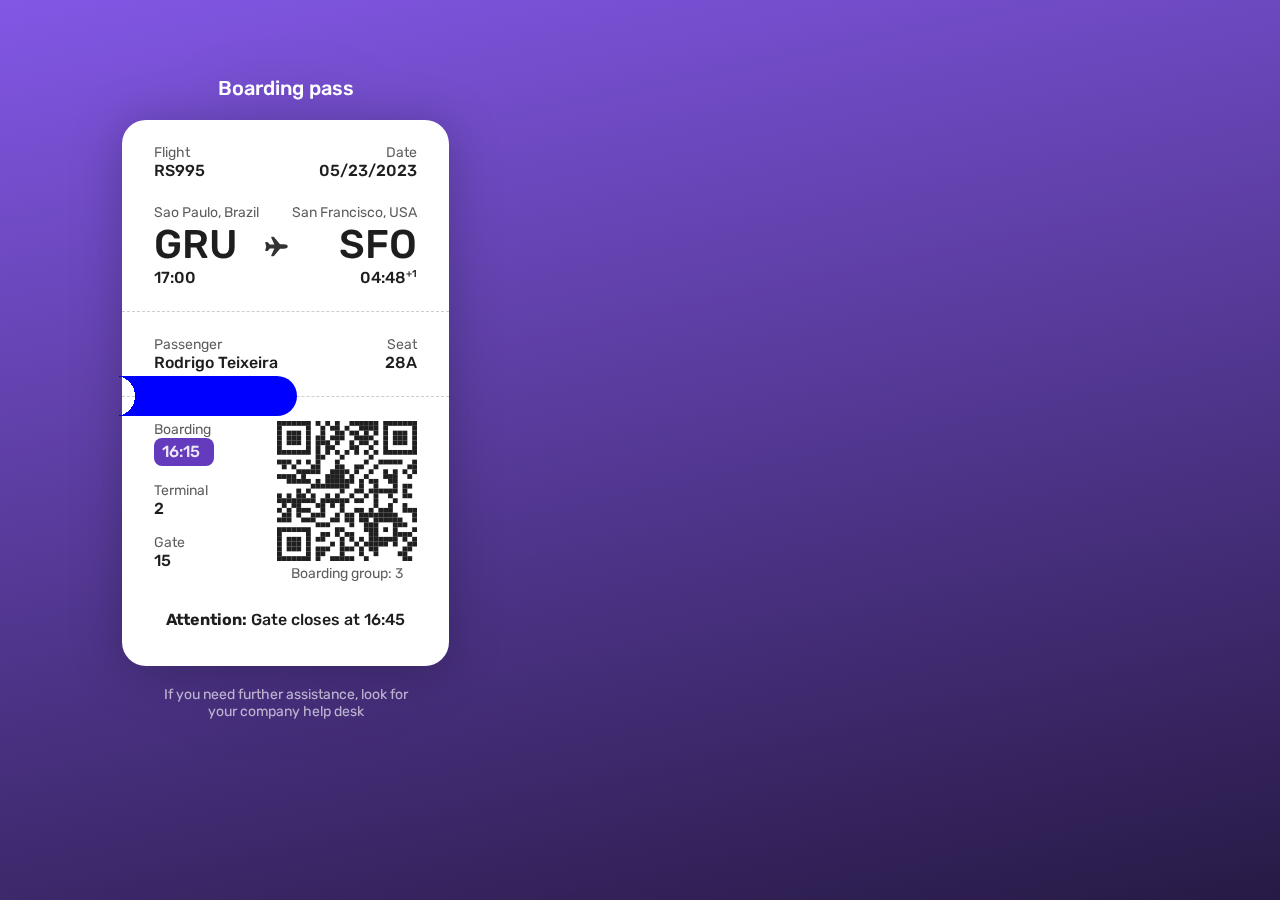
==== commit d32c7ac3: "Add width 100% for a specific case" ====
--- a/#6/model 2/index.html
+++ b/#6/model 2/index.html
@@ -49,6 +49,7 @@
                 </div>
             </div>
         </div>
+        <div class="player"></div>
         <div class="card-common middle">
             <div class="middle-content">
                 <div class="main-info">
--- a/#6/model 2/style.css
+++ b/#6/model 2/style.css
@@ -67,7 +67,6 @@
 .middle-content {
     padding: 24px 32px;
     display: flex;
-
 }
 
 .main-info {
@@ -109,6 +108,7 @@
     align-items: center;
     gap: 24px;
     padding: 24px 32px;
+    width: 100%;
 }
 
 .main-info-upper {
@@ -201,4 +201,15 @@
     text-align: center;
     justify-content: center;
     width: 100%;
-}+}
+
+.player {
+    position: absolute;
+    width: 200px;
+    height: 40px;
+    border-radius: 40px;
+    background-image: radial-gradient(circle at 18px 20px, rgba(0, 0, 0, 0) 0, rgba(0, 0, 0, 0) 20px, blue 2px);
+    color: #FFF;
+    top: 54%;
+    left: 17%;
+  }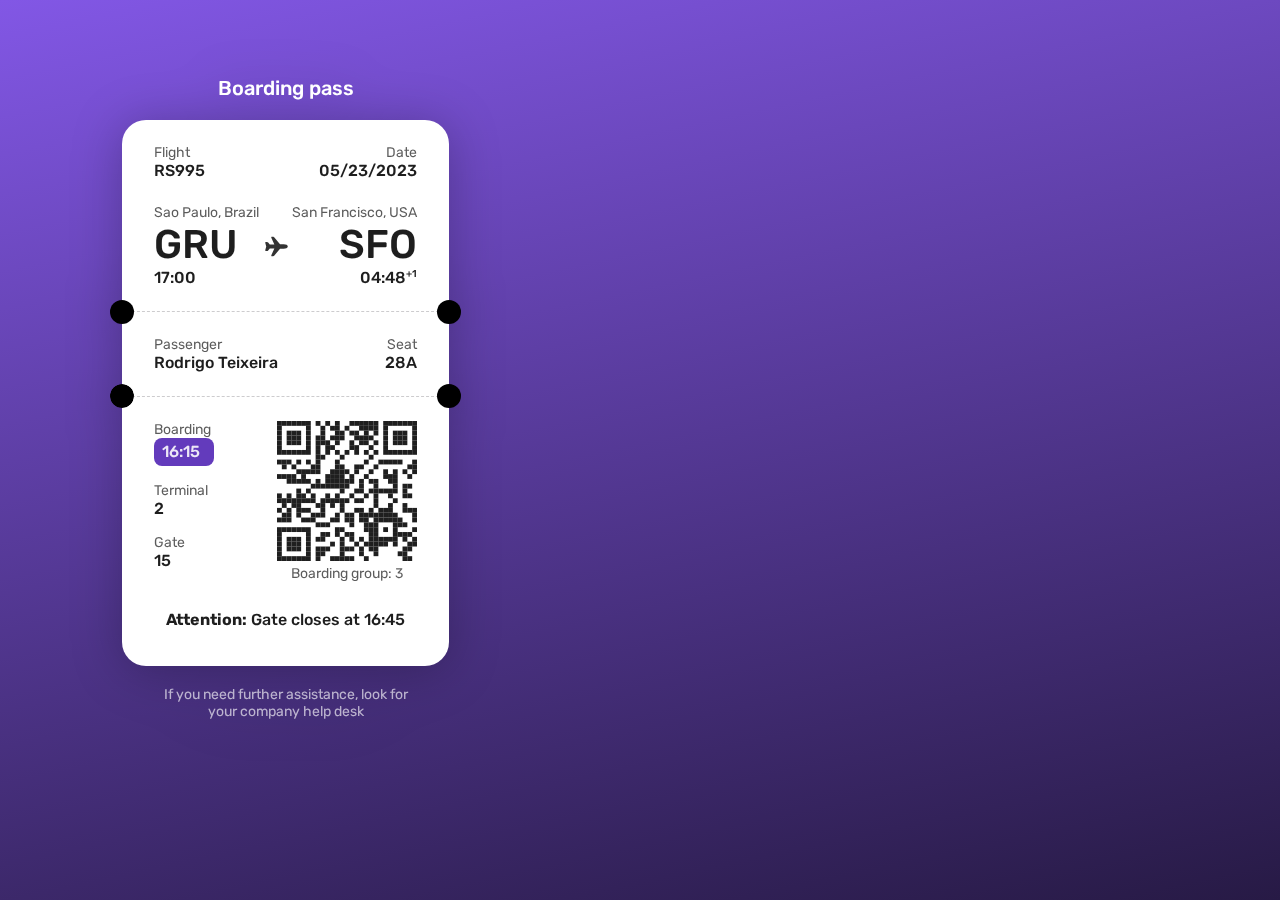
==== commit ad7ab28e: "Add svg" ====
--- a/#6/model 2/index.html
+++ b/#6/model 2/index.html
@@ -13,901 +13,939 @@
 </head>
 
 <body>
-    <div class="card">
-        <h1 class="title">Boarding pass</h1>
-        <div class="card-common upper">
-            <div class="upper-content">
-                <div class="flight-number-date">
-                    <div class="main-info-upper">
-                        <p class="font-normal">Flight</p>
-                        <p class="font-normal">Date</p>
-                    </div>
-                    <div class="main-info-upper">
-                        <p class="font-medium">RS995</p>
-                        <p class="font-medium">05/23/2023</p>
-                    </div>
+<div class="card">
+    <h1 class="title">Boarding pass</h1>
+    <div class="card-common upper">
+        <div class="upper-content">
+            <div class="flight-number-date">
+                <div class="main-info-upper">
+                    <p class="font-normal">Flight</p>
+                    <p class="font-normal">Date</p>
                 </div>
+                <div class="main-info-upper">
+                    <p class="font-medium">RS995</p>
+                    <p class="font-medium">05/23/2023</p>
+                </div>
+            </div>
 
-                <div class="flight-from-to-grid">
-                    <div class="flight-info-from">
-                        <p class="font-normal">Sao Paulo, Brazil</p>
-                        <p class="font-medium airport-code">GRU</p>
-                        <p class="font-medium">17:00</p>
-                    </div>
-                    <div class="plane-icon">
-                        <svg width="25" height="25" viewBox="0 0 25 25" fill="none" xmlns="http://www.w3.org/2000/svg">
-                            <path
+            <div class="flight-from-to-grid">
+                <div class="flight-info-from">
+                    <p class="font-normal">Sao Paulo, Brazil</p>
+                    <p class="font-medium airport-code">GRU</p>
+                    <p class="font-medium">17:00</p>
+                </div>
+                <div class="plane-icon">
+                    <svg width="25" height="25" viewBox="0 0 25 25" fill="none" xmlns="http://www.w3.org/2000/svg">
+                        <path
                                 d="M9.24782 22.25H8.00001C7.87463 22.25 7.75126 22.2185 7.64118 22.1585C7.53111 22.0984 7.43783 22.0118 7.3699 21.9064C7.30196 21.801 7.26153 21.6803 7.25229 21.5552C7.24306 21.4302 7.26532 21.3048 7.31704 21.1906L10.3386 14.5227L5.80157 14.4219L4.14688 16.4267C3.83141 16.8233 3.57969 17 2.93751 17H2.09751C1.96451 17.0043 1.83244 16.9764 1.71249 16.9188C1.59254 16.8612 1.48825 16.7755 1.40844 16.6691C1.29688 16.5186 1.18719 16.2636 1.29407 15.8998L2.22313 12.5717C2.23016 12.5469 2.2386 12.522 2.24798 12.4977C2.24844 12.4953 2.24844 12.4929 2.24798 12.4906C2.23829 12.4663 2.23 12.4414 2.22313 12.4161L1.29313 9.06687C1.19235 8.71016 1.30251 8.46078 1.41313 8.31406C1.48742 8.21549 1.58379 8.13573 1.69451 8.08118C1.80524 8.02664 1.92721 7.99883 2.05063 8H2.93751C3.41704 8 3.88251 8.21516 4.15626 8.5625L5.77673 10.5336L10.3386 10.4661L7.31798 3.80984C7.26618 3.69568 7.24384 3.57036 7.25298 3.44533C7.26211 3.3203 7.30245 3.19956 7.37029 3.09414C7.43813 2.98872 7.53131 2.90198 7.64132 2.84186C7.75132 2.78175 7.87464 2.75016 8.00001 2.75H9.26141C9.43739 2.75354 9.61032 2.79667 9.76734 2.8762C9.92437 2.95572 10.0615 3.0696 10.1684 3.20937L16.0302 10.3344L18.7381 10.2631C18.9364 10.2523 19.4858 10.2486 19.6128 10.2486C22.2031 10.25 23.75 11.0909 23.75 12.5C23.75 12.9434 23.5728 13.7656 22.3874 14.2887C21.6875 14.5981 20.7538 14.7547 19.6119 14.7547C19.4863 14.7547 18.9383 14.7509 18.7372 14.7402L16.0297 14.668L10.1534 21.793C10.0464 21.9321 9.9094 22.0454 9.75265 22.1246C9.59589 22.2037 9.42337 22.2465 9.24782 22.25Z"
-                                fill="black" fill-opacity="0.8" />
-                        </svg>
-                    </div>
-                    <div class="flight-info-to">
-                        <p class="font-normal">San Francisco, USA</p>
-                        <p class="font-medium airport-code">SFO</p>
-                        <p class="font-medium">04:48<span class="upper-index">+1</span></p>
-                    </div>
+                                fill="black" fill-opacity="0.8"/>
+                    </svg>
+                </div>
+                <div class="flight-info-to">
+                    <p class="font-normal">San Francisco, USA</p>
+                    <p class="font-medium airport-code">SFO</p>
+                    <p class="font-medium">04:48<span class="upper-index">+1</span></p>
                 </div>
             </div>
         </div>
-        <div class="player"></div>
-        <div class="card-common middle">
-            <div class="middle-content">
-                <div class="main-info">
-                    <p class="font-normal">Passenger</p>
-                    <p class="font-medium">Rodrigo Teixeira</p>
+    </div>
+    <div class="card-common middle">
+        <img src="circle.svg" class="dot1"  alt="circle mask"/>
+<!--            <svg viewBox="0 0 100 100" xmlns="http://www.w3.org/2000/svg">-->
+<!--                <defs>-->
+<!--                    <mask id="mask-dot" x="0" y="0" height="100%" width="100%">-->
+<!--                        <circle cx="50" cy="50" r="50"/>-->
+<!--                    </mask>-->
+<!--                </defs>-->
+<!--                <circle cx="50" cy="50" r="50"/>-->
+<!--            </svg>-->
+        <div class="dot2">
+            <svg viewBox="0 0 100 100" xmlns="http://www.w3.org/2000/svg">
+                <defs>
+                    <mask id="mask-dot" x="0" y="0" height="100%" width="100%">
+                        <circle cx="50" cy="50" r="50"/>
+                    </mask>
+                </defs>
+                <circle cx="50" cy="50" r="50"/>
+            </svg>
+        </div>
+        <div class="dot3">
+            <svg viewBox="0 0 100 100" xmlns="http://www.w3.org/2000/svg">
+                <defs>
+                    <mask id="mask-dot" x="0" y="0" height="100%" width="100%">
+                        <circle cx="50" cy="50" r="50"/>
+                    </mask>
+                </defs>
+                <circle cx="50" cy="50" r="50"/>
+            </svg>
+        </div>
+        <div class="dot4">
+            <svg viewBox="0 0 100 100" xmlns="http://www.w3.org/2000/svg">
+                <defs>
+                    <mask id="mask-dot" x="0" y="0" height="100%" width="100%">
+                        <circle cx="50" cy="50" r="50"/>
+                    </mask>
+                </defs>
+                <circle cx="50" cy="50" r="50"/>
+            </svg>
+        </div>
+        <div class="middle-content">
+            <div class="main-info">
+                <p class="font-normal">Passenger</p>
+                <p class="font-medium">Rodrigo Teixeira</p>
+            </div>
+            <div class="misc">
+                <p class="font-normal">Seat</p>
+                <p class="font-medium">28A</p>
+            </div>
+        </div>
+    </div>
+    <div class="card-common lower">
+        <div class="lower-content">
+            <div class="departure-main">
+                <div class="departure-info">
+                    <div class="lower-container-left">
+                        <p class="font-normal">Boarding</p>
+                        <div class="rounded-time">
+                            <p class="font-medium hour-content">16:15</p>
+                        </div>
+                    </div>
+                    <div class="lower-container-left">
+                        <p class="font-normal">Terminal</p>
+                        <p class="font-medium">2</p>
+                    </div>
+
+                    <div class="lower-container-left">
+                        <p class="font-normal">Gate</p>
+                        <p class="font-medium">15</p>
+                    </div>
                 </div>
-                <div class="misc">
-                    <p class="font-normal">Seat</p>
-                    <p class="font-medium">28A</p>
+                <div class="qr-code">
+                    <svg width="140" height="140" viewBox="0 0 140 140" fill="none"
+                         xmlns="http://www.w3.org/2000/svg">
+                        <path d="M4.82753 9.15527e-05H-6.10352e-05V4.82768H4.82753V9.15527e-05Z" fill="black"
+                              fill-opacity="0.88"/>
+                        <path d="M9.65511 9.15527e-05H4.82753V4.82768H9.65511V9.15527e-05Z" fill="black"
+                              fill-opacity="0.88"/>
+                        <path d="M14.4827 9.15527e-05H9.65511V4.82768H14.4827V9.15527e-05Z" fill="black"
+                              fill-opacity="0.88"/>
+                        <path d="M19.3103 9.15527e-05H14.4827V4.82768H19.3103V9.15527e-05Z" fill="black"
+                              fill-opacity="0.88"/>
+                        <path d="M24.1379 9.15527e-05H19.3103V4.82768H24.1379V9.15527e-05Z" fill="black"
+                              fill-opacity="0.88"/>
+                        <path d="M28.9655 9.15527e-05H24.1379V4.82768H28.9655V9.15527e-05Z" fill="black"
+                              fill-opacity="0.88"/>
+                        <path d="M33.793 9.15527e-05H28.9655V4.82768H33.793V9.15527e-05Z" fill="black"
+                              fill-opacity="0.88"/>
+                        <path d="M43.4482 9.15527e-05H38.6206V4.82768H43.4482V9.15527e-05Z" fill="black"
+                              fill-opacity="0.88"/>
+                        <path d="M53.1034 9.15527e-05H48.2758V4.82768H53.1034V9.15527e-05Z" fill="black"
+                              fill-opacity="0.88"/>
+                        <path d="M62.7586 9.15527e-05H57.931V4.82768H62.7586V9.15527e-05Z" fill="black"
+                              fill-opacity="0.88"/>
+                        <path d="M77.2413 9.15527e-05H72.4137V4.82768H77.2413V9.15527e-05Z" fill="black"
+                              fill-opacity="0.88"/>
+                        <path d="M82.0689 9.15527e-05H77.2413V4.82768H82.0689V9.15527e-05Z" fill="black"
+                              fill-opacity="0.88"/>
+                        <path d="M86.8965 9.15527e-05H82.0689V4.82768H86.8965V9.15527e-05Z" fill="black"
+                              fill-opacity="0.88"/>
+                        <path d="M91.7241 9.15527e-05H86.8965V4.82768H91.7241V9.15527e-05Z" fill="black"
+                              fill-opacity="0.88"/>
+                        <path d="M96.5517 9.15527e-05H91.7241V4.82768H96.5517V9.15527e-05Z" fill="black"
+                              fill-opacity="0.88"/>
+                        <path d="M101.379 9.15527e-05H96.5517V4.82768H101.379V9.15527e-05Z" fill="black"
+                              fill-opacity="0.88"/>
+                        <path d="M111.034 9.15527e-05H106.207V4.82768H111.034V9.15527e-05Z" fill="black"
+                              fill-opacity="0.88"/>
+                        <path d="M115.862 9.15527e-05H111.034V4.82768H115.862V9.15527e-05Z" fill="black"
+                              fill-opacity="0.88"/>
+                        <path d="M120.69 9.15527e-05H115.862V4.82768H120.69V9.15527e-05Z" fill="black"
+                              fill-opacity="0.88"/>
+                        <path d="M125.517 9.15527e-05H120.69V4.82768H125.517V9.15527e-05Z" fill="black"
+                              fill-opacity="0.88"/>
+                        <path d="M130.345 9.15527e-05H125.517V4.82768H130.345V9.15527e-05Z" fill="black"
+                              fill-opacity="0.88"/>
+                        <path d="M135.172 9.15527e-05H130.345V4.82768H135.172V9.15527e-05Z" fill="black"
+                              fill-opacity="0.88"/>
+                        <path d="M140 9.15527e-05H135.172V4.82768H140V9.15527e-05Z" fill="black"
+                              fill-opacity="0.88"/>
+                        <path d="M4.82753 4.82768H-6.10352e-05V9.65526H4.82753V4.82768Z" fill="black"
+                              fill-opacity="0.88"/>
+                        <path d="M33.793 4.82768H28.9655V9.65526H33.793V4.82768Z" fill="black"
+                              fill-opacity="0.88"/>
+                        <path d="M48.2758 4.82768H43.4482V9.65526H48.2758V4.82768Z" fill="black"
+                              fill-opacity="0.88"/>
+                        <path d="M57.931 4.82768H53.1034V9.65526H57.931V4.82768Z" fill="black"
+                              fill-opacity="0.88"/>
+                        <path d="M62.7586 4.82768H57.931V9.65526H62.7586V4.82768Z" fill="black"
+                              fill-opacity="0.88"/>
+                        <path d="M72.4137 4.82768H67.5861V9.65526H72.4137V4.82768Z" fill="black"
+                              fill-opacity="0.88"/>
+                        <path d="M86.8965 4.82768H82.0689V9.65526H86.8965V4.82768Z" fill="black"
+                              fill-opacity="0.88"/>
+                        <path d="M91.7241 4.82768H86.8965V9.65526H91.7241V4.82768Z" fill="black"
+                              fill-opacity="0.88"/>
+                        <path d="M96.5517 4.82768H91.7241V9.65526H96.5517V4.82768Z" fill="black"
+                              fill-opacity="0.88"/>
+                        <path d="M101.379 4.82768H96.5517V9.65526H101.379V4.82768Z" fill="black"
+                              fill-opacity="0.88"/>
+                        <path d="M111.034 4.82768H106.207V9.65526H111.034V4.82768Z" fill="black"
+                              fill-opacity="0.88"/>
+                        <path d="M140 4.82768H135.172V9.65526H140V4.82768Z" fill="black" fill-opacity="0.88"/>
+                        <path d="M4.82753 9.65526H-6.10352e-05V14.4829H4.82753V9.65526Z" fill="black"
+                              fill-opacity="0.88"/>
+                        <path d="M14.4827 9.65526H9.65511V14.4829H14.4827V9.65526Z" fill="black"
+                              fill-opacity="0.88"/>
+                        <path d="M19.3103 9.65526H14.4827V14.4829H19.3103V9.65526Z" fill="black"
+                              fill-opacity="0.88"/>
+                        <path d="M24.1379 9.65526H19.3103V14.4829H24.1379V9.65526Z" fill="black"
+                              fill-opacity="0.88"/>
+                        <path d="M33.793 9.65526H28.9655V14.4829H33.793V9.65526Z" fill="black"
+                              fill-opacity="0.88"/>
+                        <path d="M48.2758 9.65526H43.4482V14.4829H48.2758V9.65526Z" fill="black"
+                              fill-opacity="0.88"/>
+                        <path d="M62.7586 9.65526H57.931V14.4829H62.7586V9.65526Z" fill="black"
+                              fill-opacity="0.88"/>
+                        <path d="M67.5861 9.65526H62.7586V14.4829H67.5861V9.65526Z" fill="black"
+                              fill-opacity="0.88"/>
+                        <path d="M77.2413 9.65526H72.4137V14.4829H77.2413V9.65526Z" fill="black"
+                              fill-opacity="0.88"/>
+                        <path d="M82.0689 9.65526H77.2413V14.4829H82.0689V9.65526Z" fill="black"
+                              fill-opacity="0.88"/>
+                        <path d="M91.7241 9.65526H86.8965V14.4829H91.7241V9.65526Z" fill="black"
+                              fill-opacity="0.88"/>
+                        <path d="M101.379 9.65526H96.5517V14.4829H101.379V9.65526Z" fill="black"
+                              fill-opacity="0.88"/>
+                        <path d="M111.034 9.65526H106.207V14.4829H111.034V9.65526Z" fill="black"
+                              fill-opacity="0.88"/>
+                        <path d="M120.69 9.65526H115.862V14.4829H120.69V9.65526Z" fill="black"
+                              fill-opacity="0.88"/>
+                        <path d="M125.517 9.65526H120.69V14.4829H125.517V9.65526Z" fill="black"
+                              fill-opacity="0.88"/>
+                        <path d="M130.345 9.65526H125.517V14.4829H130.345V9.65526Z" fill="black"
+                              fill-opacity="0.88"/>
+                        <path d="M140 9.65526H135.172V14.4829H140V9.65526Z" fill="black" fill-opacity="0.88"/>
+                        <path d="M4.82753 14.4829H-6.10352e-05V19.3104H4.82753V14.4829Z" fill="black"
+                              fill-opacity="0.88"/>
+                        <path d="M14.4827 14.4829H9.65511V19.3104H14.4827V14.4829Z" fill="black"
+                              fill-opacity="0.88"/>
+                        <path d="M19.3103 14.4829H14.4827V19.3104H19.3103V14.4829Z" fill="black"
+                              fill-opacity="0.88"/>
+                        <path d="M24.1379 14.4829H19.3103V19.3104H24.1379V14.4829Z" fill="black"
+                              fill-opacity="0.88"/>
+                        <path d="M33.793 14.4829H28.9655V19.3104H33.793V14.4829Z" fill="black"
+                              fill-opacity="0.88"/>
+                        <path d="M43.4482 14.4829H38.6206V19.3104H43.4482V14.4829Z" fill="black"
+                              fill-opacity="0.88"/>
+                        <path d="M48.2758 14.4829H43.4482V19.3104H48.2758V14.4829Z" fill="black"
+                              fill-opacity="0.88"/>
+                        <path d="M57.931 14.4829H53.1034V19.3104H57.931V14.4829Z" fill="black"
+                              fill-opacity="0.88"/>
+                        <path d="M62.7586 14.4829H57.931V19.3104H62.7586V14.4829Z" fill="black"
+                              fill-opacity="0.88"/>
+                        <path d="M67.5861 14.4829H62.7586V19.3104H67.5861V14.4829Z" fill="black"
+                              fill-opacity="0.88"/>
+                        <path d="M82.0689 14.4829H77.2413V19.3104H82.0689V14.4829Z" fill="black"
+                              fill-opacity="0.88"/>
+                        <path d="M86.8965 14.4829H82.0689V19.3104H86.8965V14.4829Z" fill="black"
+                              fill-opacity="0.88"/>
+                        <path d="M91.7241 14.4829H86.8965V19.3104H91.7241V14.4829Z" fill="black"
+                              fill-opacity="0.88"/>
+                        <path d="M96.5517 14.4829H91.7241V19.3104H96.5517V14.4829Z" fill="black"
+                              fill-opacity="0.88"/>
+                        <path d="M111.034 14.4829H106.207V19.3104H111.034V14.4829Z" fill="black"
+                              fill-opacity="0.88"/>
+                        <path d="M120.69 14.4829H115.862V19.3104H120.69V14.4829Z" fill="black"
+                              fill-opacity="0.88"/>
+                        <path d="M125.517 14.4829H120.69V19.3104H125.517V14.4829Z" fill="black"
+                              fill-opacity="0.88"/>
+                        <path d="M130.345 14.4829H125.517V19.3104H130.345V14.4829Z" fill="black"
+                              fill-opacity="0.88"/>
+                        <path d="M140 14.4829H135.172V19.3104H140V14.4829Z" fill="black" fill-opacity="0.88"/>
+                        <path d="M4.82753 19.3104H-6.10352e-05V24.138H4.82753V19.3104Z" fill="black"
+                              fill-opacity="0.88"/>
+                        <path d="M14.4827 19.3104H9.65511V24.138H14.4827V19.3104Z" fill="black"
+                              fill-opacity="0.88"/>
+                        <path d="M19.3103 19.3104H14.4827V24.138H19.3103V19.3104Z" fill="black"
+                              fill-opacity="0.88"/>
+                        <path d="M24.1379 19.3104H19.3103V24.138H24.1379V19.3104Z" fill="black"
+                              fill-opacity="0.88"/>
+                        <path d="M33.793 19.3104H28.9655V24.138H33.793V19.3104Z" fill="black" fill-opacity="0.88"/>
+                        <path d="M43.4482 19.3104H38.6206V24.138H43.4482V19.3104Z" fill="black"
+                              fill-opacity="0.88"/>
+                        <path d="M48.2758 19.3104H43.4482V24.138H48.2758V19.3104Z" fill="black"
+                              fill-opacity="0.88"/>
+                        <path d="M53.1034 19.3104H48.2758V24.138H53.1034V19.3104Z" fill="black"
+                              fill-opacity="0.88"/>
+                        <path d="M62.7586 19.3104H57.931V24.138H62.7586V19.3104Z" fill="black"
+                              fill-opacity="0.88"/>
+                        <path d="M77.2413 19.3104H72.4137V24.138H77.2413V19.3104Z" fill="black"
+                              fill-opacity="0.88"/>
+                        <path d="M86.8965 19.3104H82.0689V24.138H86.8965V19.3104Z" fill="black"
+                              fill-opacity="0.88"/>
+                        <path d="M91.7241 19.3104H86.8965V24.138H91.7241V19.3104Z" fill="black"
+                              fill-opacity="0.88"/>
+                        <path d="M101.379 19.3104H96.5517V24.138H101.379V19.3104Z" fill="black"
+                              fill-opacity="0.88"/>
+                        <path d="M111.034 19.3104H106.207V24.138H111.034V19.3104Z" fill="black"
+                              fill-opacity="0.88"/>
+                        <path d="M120.69 19.3104H115.862V24.138H120.69V19.3104Z" fill="black" fill-opacity="0.88"/>
+                        <path d="M125.517 19.3104H120.69V24.138H125.517V19.3104Z" fill="black"
+                              fill-opacity="0.88"/>
+                        <path d="M130.345 19.3104H125.517V24.138H130.345V19.3104Z" fill="black"
+                              fill-opacity="0.88"/>
+                        <path d="M140 19.3104H135.172V24.138H140V19.3104Z" fill="black" fill-opacity="0.88"/>
+                        <path d="M4.82753 24.138H-6.10352e-05V28.9656H4.82753V24.138Z" fill="black"
+                              fill-opacity="0.88"/>
+                        <path d="M33.793 24.138H28.9655V28.9656H33.793V24.138Z" fill="black" fill-opacity="0.88"/>
+                        <path d="M43.4482 24.138H38.6206V28.9656H43.4482V24.138Z" fill="black"
+                              fill-opacity="0.88"/>
+                        <path d="M53.1034 24.138H48.2758V28.9656H53.1034V24.138Z" fill="black"
+                              fill-opacity="0.88"/>
+                        <path d="M57.931 24.138H53.1034V28.9656H57.931V24.138Z" fill="black" fill-opacity="0.88"/>
+                        <path d="M77.2413 24.138H72.4137V28.9656H77.2413V24.138Z" fill="black"
+                              fill-opacity="0.88"/>
+                        <path d="M82.0689 24.138H77.2413V28.9656H82.0689V24.138Z" fill="black"
+                              fill-opacity="0.88"/>
+                        <path d="M96.5517 24.138H91.7241V28.9656H96.5517V24.138Z" fill="black"
+                              fill-opacity="0.88"/>
+                        <path d="M111.034 24.138H106.207V28.9656H111.034V24.138Z" fill="black"
+                              fill-opacity="0.88"/>
+                        <path d="M140 24.138H135.172V28.9656H140V24.138Z" fill="black" fill-opacity="0.88"/>
+                        <path d="M4.82753 28.9656H-6.10352e-05V33.7932H4.82753V28.9656Z" fill="black"
+                              fill-opacity="0.88"/>
+                        <path d="M9.65511 28.9656H4.82753V33.7932H9.65511V28.9656Z" fill="black"
+                              fill-opacity="0.88"/>
+                        <path d="M14.4827 28.9656H9.65511V33.7932H14.4827V28.9656Z" fill="black"
+                              fill-opacity="0.88"/>
+                        <path d="M19.3103 28.9656H14.4827V33.7932H19.3103V28.9656Z" fill="black"
+                              fill-opacity="0.88"/>
+                        <path d="M24.1379 28.9656H19.3103V33.7932H24.1379V28.9656Z" fill="black"
+                              fill-opacity="0.88"/>
+                        <path d="M28.9655 28.9656H24.1379V33.7932H28.9655V28.9656Z" fill="black"
+                              fill-opacity="0.88"/>
+                        <path d="M33.793 28.9656H28.9655V33.7932H33.793V28.9656Z" fill="black"
+                              fill-opacity="0.88"/>
+                        <path d="M43.4482 28.9656H38.6206V33.7932H43.4482V28.9656Z" fill="black"
+                              fill-opacity="0.88"/>
+                        <path d="M53.1034 28.9656H48.2758V33.7932H53.1034V28.9656Z" fill="black"
+                              fill-opacity="0.88"/>
+                        <path d="M62.7586 28.9656H57.931V33.7932H62.7586V28.9656Z" fill="black"
+                              fill-opacity="0.88"/>
+                        <path d="M72.4137 28.9656H67.5861V33.7932H72.4137V28.9656Z" fill="black"
+                              fill-opacity="0.88"/>
+                        <path d="M82.0689 28.9656H77.2413V33.7932H82.0689V28.9656Z" fill="black"
+                              fill-opacity="0.88"/>
+                        <path d="M91.7241 28.9656H86.8965V33.7932H91.7241V28.9656Z" fill="black"
+                              fill-opacity="0.88"/>
+                        <path d="M101.379 28.9656H96.5517V33.7932H101.379V28.9656Z" fill="black"
+                              fill-opacity="0.88"/>
+                        <path d="M111.034 28.9656H106.207V33.7932H111.034V28.9656Z" fill="black"
+                              fill-opacity="0.88"/>
+                        <path d="M115.862 28.9656H111.034V33.7932H115.862V28.9656Z" fill="black"
+                              fill-opacity="0.88"/>
+                        <path d="M120.69 28.9656H115.862V33.7932H120.69V28.9656Z" fill="black"
+                              fill-opacity="0.88"/>
+                        <path d="M125.517 28.9656H120.69V33.7932H125.517V28.9656Z" fill="black"
+                              fill-opacity="0.88"/>
+                        <path d="M130.345 28.9656H125.517V33.7932H130.345V28.9656Z" fill="black"
+                              fill-opacity="0.88"/>
+                        <path d="M135.172 28.9656H130.345V33.7932H135.172V28.9656Z" fill="black"
+                              fill-opacity="0.88"/>
+                        <path d="M140 28.9656H135.172V33.7932H140V28.9656Z" fill="black" fill-opacity="0.88"/>
+                        <path d="M43.4482 33.7932H38.6206V38.6208H43.4482V33.7932Z" fill="black"
+                              fill-opacity="0.88"/>
+                        <path d="M48.2758 33.7932H43.4482V38.6208H48.2758V33.7932Z" fill="black"
+                              fill-opacity="0.88"/>
+                        <path d="M67.5861 33.7932H62.7586V38.6208H67.5861V33.7932Z" fill="black"
+                              fill-opacity="0.88"/>
+                        <path d="M96.5517 33.7932H91.7241V38.6208H96.5517V33.7932Z" fill="black"
+                              fill-opacity="0.88"/>
+                        <path d="M4.82753 38.6208H-6.10352e-05V43.4484H4.82753V38.6208Z" fill="black"
+                              fill-opacity="0.88"/>
+                        <path d="M9.65511 38.6208H4.82753V43.4484H9.65511V38.6208Z" fill="black"
+                              fill-opacity="0.88"/>
+                        <path d="M14.4827 38.6208H9.65511V43.4484H14.4827V38.6208Z" fill="black"
+                              fill-opacity="0.88"/>
+                        <path d="M24.1379 38.6208H19.3103V43.4484H24.1379V38.6208Z" fill="black"
+                              fill-opacity="0.88"/>
+                        <path d="M33.793 38.6208H28.9655V43.4484H33.793V38.6208Z" fill="black"
+                              fill-opacity="0.88"/>
+                        <path d="M43.4482 38.6208H38.6206V43.4484H43.4482V38.6208Z" fill="black"
+                              fill-opacity="0.88"/>
+                        <path d="M62.7586 38.6208H57.931V43.4484H62.7586V38.6208Z" fill="black"
+                              fill-opacity="0.88"/>
+                        <path d="M91.7241 38.6208H86.8965V43.4484H91.7241V38.6208Z" fill="black"
+                              fill-opacity="0.88"/>
+                        <path d="M106.207 38.6208H101.379V43.4484H106.207V38.6208Z" fill="black"
+                              fill-opacity="0.88"/>
+                        <path d="M111.034 38.6208H106.207V43.4484H111.034V38.6208Z" fill="black"
+                              fill-opacity="0.88"/>
+                        <path d="M115.862 38.6208H111.034V43.4484H115.862V38.6208Z" fill="black"
+                              fill-opacity="0.88"/>
+                        <path d="M120.69 38.6208H115.862V43.4484H120.69V38.6208Z" fill="black"
+                              fill-opacity="0.88"/>
+                        <path d="M125.517 38.6208H120.69V43.4484H125.517V38.6208Z" fill="black"
+                              fill-opacity="0.88"/>
+                        <path d="M140 38.6208H135.172V43.4484H140V38.6208Z" fill="black" fill-opacity="0.88"/>
+                        <path d="M9.65511 43.4484H4.82753V48.276H9.65511V43.4484Z" fill="black"
+                              fill-opacity="0.88"/>
+                        <path d="M19.3103 43.4484H14.4827V48.276H19.3103V43.4484Z" fill="black"
+                              fill-opacity="0.88"/>
+                        <path d="M38.6206 43.4484H33.793V48.276H38.6206V43.4484Z" fill="black"
+                              fill-opacity="0.88"/>
+                        <path d="M43.4482 43.4484H38.6206V48.276H43.4482V43.4484Z" fill="black"
+                              fill-opacity="0.88"/>
+                        <path d="M62.7586 43.4484H57.931V48.276H62.7586V43.4484Z" fill="black"
+                              fill-opacity="0.88"/>
+                        <path d="M67.5861 43.4484H62.7586V48.276H67.5861V43.4484Z" fill="black"
+                              fill-opacity="0.88"/>
+                        <path d="M82.0689 43.4484H77.2413V48.276H82.0689V43.4484Z" fill="black"
+                              fill-opacity="0.88"/>
+                        <path d="M86.8965 43.4484H82.0689V48.276H86.8965V43.4484Z" fill="black"
+                              fill-opacity="0.88"/>
+                        <path d="M101.379 43.4484H96.5517V48.276H101.379V43.4484Z" fill="black"
+                              fill-opacity="0.88"/>
+                        <path d="M135.172 43.4484H130.345V48.276H135.172V43.4484Z" fill="black"
+                              fill-opacity="0.88"/>
+                        <path d="M140 43.4484H135.172V48.276H140V43.4484Z" fill="black" fill-opacity="0.88"/>
+                        <path d="M24.1379 48.276H19.3103V53.1035H24.1379V48.276Z" fill="black"
+                              fill-opacity="0.88"/>
+                        <path d="M28.9655 48.276H24.1379V53.1035H28.9655V48.276Z" fill="black"
+                              fill-opacity="0.88"/>
+                        <path d="M33.793 48.276H28.9655V53.1035H33.793V48.276Z" fill="black" fill-opacity="0.88"/>
+                        <path d="M38.6206 48.276H33.793V53.1035H38.6206V48.276Z" fill="black" fill-opacity="0.88"/>
+                        <path d="M43.4482 48.276H38.6206V53.1035H43.4482V48.276Z" fill="black"
+                              fill-opacity="0.88"/>
+                        <path d="M57.931 48.276H53.1034V53.1035H57.931V48.276Z" fill="black" fill-opacity="0.88"/>
+                        <path d="M62.7586 48.276H57.931V53.1035H62.7586V48.276Z" fill="black" fill-opacity="0.88"/>
+                        <path d="M67.5861 48.276H62.7586V53.1035H67.5861V48.276Z" fill="black"
+                              fill-opacity="0.88"/>
+                        <path d="M72.4137 48.276H67.5861V53.1035H72.4137V48.276Z" fill="black"
+                              fill-opacity="0.88"/>
+                        <path d="M82.0689 48.276H77.2413V53.1035H82.0689V48.276Z" fill="black"
+                              fill-opacity="0.88"/>
+                        <path d="M96.5517 48.276H91.7241V53.1035H96.5517V48.276Z" fill="black"
+                              fill-opacity="0.88"/>
+                        <path d="M111.034 48.276H106.207V53.1035H111.034V48.276Z" fill="black"
+                              fill-opacity="0.88"/>
+                        <path d="M120.69 48.276H115.862V53.1035H120.69V48.276Z" fill="black" fill-opacity="0.88"/>
+                        <path d="M130.345 48.276H125.517V53.1035H130.345V48.276Z" fill="black"
+                              fill-opacity="0.88"/>
+                        <path d="M140 48.276H135.172V53.1035H140V48.276Z" fill="black" fill-opacity="0.88"/>
+                        <path d="M4.82753 53.1035H-6.10352e-05V57.9311H4.82753V53.1035Z" fill="black"
+                              fill-opacity="0.88"/>
+                        <path d="M9.65511 53.1035H4.82753V57.9311H9.65511V53.1035Z" fill="black"
+                              fill-opacity="0.88"/>
+                        <path d="M14.4827 53.1035H9.65511V57.9311H14.4827V53.1035Z" fill="black"
+                              fill-opacity="0.88"/>
+                        <path d="M19.3103 53.1035H14.4827V57.9311H19.3103V53.1035Z" fill="black"
+                              fill-opacity="0.88"/>
+                        <path d="M28.9655 53.1035H24.1379V57.9311H28.9655V53.1035Z" fill="black"
+                              fill-opacity="0.88"/>
+                        <path d="M53.1034 53.1035H48.2758V57.9311H53.1034V53.1035Z" fill="black"
+                              fill-opacity="0.88"/>
+                        <path d="M57.931 53.1035H53.1034V57.9311H57.931V53.1035Z" fill="black"
+                              fill-opacity="0.88"/>
+                        <path d="M62.7586 53.1035H57.931V57.9311H62.7586V53.1035Z" fill="black"
+                              fill-opacity="0.88"/>
+                        <path d="M67.5861 53.1035H62.7586V57.9311H67.5861V53.1035Z" fill="black"
+                              fill-opacity="0.88"/>
+                        <path d="M77.2413 53.1035H72.4137V57.9311H77.2413V53.1035Z" fill="black"
+                              fill-opacity="0.88"/>
+                        <path d="M91.7241 53.1035H86.8965V57.9311H91.7241V53.1035Z" fill="black"
+                              fill-opacity="0.88"/>
+                        <path d="M111.034 53.1035H106.207V57.9311H111.034V53.1035Z" fill="black"
+                              fill-opacity="0.88"/>
+                        <path d="M115.862 53.1035H111.034V57.9311H115.862V53.1035Z" fill="black"
+                              fill-opacity="0.88"/>
+                        <path d="M120.69 53.1035H115.862V57.9311H120.69V53.1035Z" fill="black"
+                              fill-opacity="0.88"/>
+                        <path d="M135.172 53.1035H130.345V57.9311H135.172V53.1035Z" fill="black"
+                              fill-opacity="0.88"/>
+                        <path d="M14.4827 57.9311H9.65511V62.7587H14.4827V57.9311Z" fill="black"
+                              fill-opacity="0.88"/>
+                        <path d="M19.3103 57.9311H14.4827V62.7587H19.3103V57.9311Z" fill="black"
+                              fill-opacity="0.88"/>
+                        <path d="M24.1379 57.9311H19.3103V62.7587H24.1379V57.9311Z" fill="black"
+                              fill-opacity="0.88"/>
+                        <path d="M28.9655 57.9311H24.1379V62.7587H28.9655V57.9311Z" fill="black"
+                              fill-opacity="0.88"/>
+                        <path d="M33.793 57.9311H28.9655V62.7587H33.793V57.9311Z" fill="black"
+                              fill-opacity="0.88"/>
+                        <path d="M43.4482 57.9311H38.6206V62.7587H43.4482V57.9311Z" fill="black"
+                              fill-opacity="0.88"/>
+                        <path d="M53.1034 57.9311H48.2758V62.7587H53.1034V57.9311Z" fill="black"
+                              fill-opacity="0.88"/>
+                        <path d="M57.931 57.9311H53.1034V62.7587H57.931V57.9311Z" fill="black"
+                              fill-opacity="0.88"/>
+                        <path d="M62.7586 57.9311H57.931V62.7587H62.7586V57.9311Z" fill="black"
+                              fill-opacity="0.88"/>
+                        <path d="M67.5861 57.9311H62.7586V62.7587H67.5861V57.9311Z" fill="black"
+                              fill-opacity="0.88"/>
+                        <path d="M72.4137 57.9311H67.5861V62.7587H72.4137V57.9311Z" fill="black"
+                              fill-opacity="0.88"/>
+                        <path d="M77.2413 57.9311H72.4137V62.7587H77.2413V57.9311Z" fill="black"
+                              fill-opacity="0.88"/>
+                        <path d="M86.8965 57.9311H82.0689V62.7587H86.8965V57.9311Z" fill="black"
+                              fill-opacity="0.88"/>
+                        <path d="M96.5517 57.9311H91.7241V62.7587H96.5517V57.9311Z" fill="black"
+                              fill-opacity="0.88"/>
+                        <path d="M101.379 57.9311H96.5517V62.7587H101.379V57.9311Z" fill="black"
+                              fill-opacity="0.88"/>
+                        <path d="M115.862 57.9311H111.034V62.7587H115.862V57.9311Z" fill="black"
+                              fill-opacity="0.88"/>
+                        <path d="M120.69 57.9311H115.862V62.7587H120.69V57.9311Z" fill="black"
+                              fill-opacity="0.88"/>
+                        <path d="M38.6206 62.7587H33.793V67.5863H38.6206V62.7587Z" fill="black"
+                              fill-opacity="0.88"/>
+                        <path d="M43.4482 62.7587H38.6206V67.5863H43.4482V62.7587Z" fill="black"
+                              fill-opacity="0.88"/>
+                        <path d="M48.2758 62.7587H43.4482V67.5863H48.2758V62.7587Z" fill="black"
+                              fill-opacity="0.88"/>
+                        <path d="M53.1034 62.7587H48.2758V67.5863H53.1034V62.7587Z" fill="black"
+                              fill-opacity="0.88"/>
+                        <path d="M57.931 62.7587H53.1034V67.5863H57.931V62.7587Z" fill="black"
+                              fill-opacity="0.88"/>
+                        <path d="M62.7586 62.7587H57.931V67.5863H62.7586V62.7587Z" fill="black"
+                              fill-opacity="0.88"/>
+                        <path d="M67.5861 62.7587H62.7586V67.5863H67.5861V62.7587Z" fill="black"
+                              fill-opacity="0.88"/>
+                        <path d="M72.4137 62.7587H67.5861V67.5863H72.4137V62.7587Z" fill="black"
+                              fill-opacity="0.88"/>
+                        <path d="M86.8965 62.7587H82.0689V67.5863H86.8965V62.7587Z" fill="black"
+                              fill-opacity="0.88"/>
+                        <path d="M101.379 62.7587H96.5517V67.5863H101.379V62.7587Z" fill="black"
+                              fill-opacity="0.88"/>
+                        <path d="M120.69 62.7587H115.862V67.5863H120.69V62.7587Z" fill="black"
+                              fill-opacity="0.88"/>
+                        <path d="M130.345 62.7587H125.517V67.5863H130.345V62.7587Z" fill="black"
+                              fill-opacity="0.88"/>
+                        <path d="M135.172 62.7587H130.345V67.5863H135.172V62.7587Z" fill="black"
+                              fill-opacity="0.88"/>
+                        <path d="M24.1379 67.5863H19.3103V72.4139H24.1379V67.5863Z" fill="black"
+                              fill-opacity="0.88"/>
+                        <path d="M33.793 67.5863H28.9655V72.4139H33.793V67.5863Z" fill="black"
+                              fill-opacity="0.88"/>
+                        <path d="M67.5861 67.5863H62.7586V72.4139H67.5861V67.5863Z" fill="black"
+                              fill-opacity="0.88"/>
+                        <path d="M82.0689 67.5863H77.2413V72.4139H82.0689V67.5863Z" fill="black"
+                              fill-opacity="0.88"/>
+                        <path d="M86.8965 67.5863H82.0689V72.4139H86.8965V67.5863Z" fill="black"
+                              fill-opacity="0.88"/>
+                        <path d="M96.5517 67.5863H91.7241V72.4139H96.5517V67.5863Z" fill="black"
+                              fill-opacity="0.88"/>
+                        <path d="M101.379 67.5863H96.5517V72.4139H101.379V67.5863Z" fill="black"
+                              fill-opacity="0.88"/>
+                        <path d="M106.207 67.5863H101.379V72.4139H106.207V67.5863Z" fill="black"
+                              fill-opacity="0.88"/>
+                        <path d="M111.034 67.5863H106.207V72.4139H111.034V67.5863Z" fill="black"
+                              fill-opacity="0.88"/>
+                        <path d="M115.862 67.5863H111.034V72.4139H115.862V67.5863Z" fill="black"
+                              fill-opacity="0.88"/>
+                        <path d="M120.69 67.5863H115.862V72.4139H120.69V67.5863Z" fill="black"
+                              fill-opacity="0.88"/>
+                        <path d="M130.345 67.5863H125.517V72.4139H130.345V67.5863Z" fill="black"
+                              fill-opacity="0.88"/>
+                        <path d="M4.82753 72.4139H-6.10352e-05V77.2415H4.82753V72.4139Z" fill="black"
+                              fill-opacity="0.88"/>
+                        <path d="M14.4827 72.4139H9.65511V77.2415H14.4827V72.4139Z" fill="black"
+                              fill-opacity="0.88"/>
+                        <path d="M24.1379 72.4139H19.3103V77.2415H24.1379V72.4139Z" fill="black"
+                              fill-opacity="0.88"/>
+                        <path d="M28.9655 72.4139H24.1379V77.2415H28.9655V72.4139Z" fill="black"
+                              fill-opacity="0.88"/>
+                        <path d="M38.6206 72.4139H33.793V77.2415H38.6206V72.4139Z" fill="black"
+                              fill-opacity="0.88"/>
+                        <path d="M53.1034 72.4139H48.2758V77.2415H53.1034V72.4139Z" fill="black"
+                              fill-opacity="0.88"/>
+                        <path d="M62.7586 72.4139H57.931V77.2415H62.7586V72.4139Z" fill="black"
+                              fill-opacity="0.88"/>
+                        <path d="M77.2413 72.4139H72.4137V77.2415H77.2413V72.4139Z" fill="black"
+                              fill-opacity="0.88"/>
+                        <path d="M91.7241 72.4139H86.8965V77.2415H91.7241V72.4139Z" fill="black"
+                              fill-opacity="0.88"/>
+                        <path d="M101.379 72.4139H96.5517V77.2415H101.379V72.4139Z" fill="black"
+                              fill-opacity="0.88"/>
+                        <path d="M115.862 72.4139H111.034V77.2415H115.862V72.4139Z" fill="black"
+                              fill-opacity="0.88"/>
+                        <path d="M130.345 72.4139H125.517V77.2415H130.345V72.4139Z" fill="black"
+                              fill-opacity="0.88"/>
+                        <path d="M135.172 72.4139H130.345V77.2415H135.172V72.4139Z" fill="black"
+                              fill-opacity="0.88"/>
+                        <path d="M4.82753 77.2415H-6.10352e-05V82.0691H4.82753V77.2415Z" fill="black"
+                              fill-opacity="0.88"/>
+                        <path d="M9.65511 77.2415H4.82753V82.0691H9.65511V77.2415Z" fill="black"
+                              fill-opacity="0.88"/>
+                        <path d="M14.4827 77.2415H9.65511V82.0691H14.4827V77.2415Z" fill="black"
+                              fill-opacity="0.88"/>
+                        <path d="M19.3103 77.2415H14.4827V82.0691H19.3103V77.2415Z" fill="black"
+                              fill-opacity="0.88"/>
+                        <path d="M24.1379 77.2415H19.3103V82.0691H24.1379V77.2415Z" fill="black"
+                              fill-opacity="0.88"/>
+                        <path d="M28.9655 77.2415H24.1379V82.0691H28.9655V77.2415Z" fill="black"
+                              fill-opacity="0.88"/>
+                        <path d="M33.793 77.2415H28.9655V82.0691H33.793V77.2415Z" fill="black"
+                              fill-opacity="0.88"/>
+                        <path d="M38.6206 77.2415H33.793V82.0691H38.6206V77.2415Z" fill="black"
+                              fill-opacity="0.88"/>
+                        <path d="M48.2758 77.2415H43.4482V82.0691H48.2758V77.2415Z" fill="black"
+                              fill-opacity="0.88"/>
+                        <path d="M53.1034 77.2415H48.2758V82.0691H53.1034V77.2415Z" fill="black"
+                              fill-opacity="0.88"/>
+                        <path d="M57.931 77.2415H53.1034V82.0691H57.931V77.2415Z" fill="black"
+                              fill-opacity="0.88"/>
+                        <path d="M62.7586 77.2415H57.931V82.0691H62.7586V77.2415Z" fill="black"
+                              fill-opacity="0.88"/>
+                        <path d="M67.5861 77.2415H62.7586V82.0691H67.5861V77.2415Z" fill="black"
+                              fill-opacity="0.88"/>
+                        <path d="M72.4137 77.2415H67.5861V82.0691H72.4137V77.2415Z" fill="black"
+                              fill-opacity="0.88"/>
+                        <path d="M82.0689 77.2415H77.2413V82.0691H82.0689V77.2415Z" fill="black"
+                              fill-opacity="0.88"/>
+                        <path d="M86.8965 77.2415H82.0689V82.0691H86.8965V77.2415Z" fill="black"
+                              fill-opacity="0.88"/>
+                        <path d="M101.379 77.2415H96.5517V82.0691H101.379V77.2415Z" fill="black"
+                              fill-opacity="0.88"/>
+                        <path d="M120.69 77.2415H115.862V82.0691H120.69V77.2415Z" fill="black"
+                              fill-opacity="0.88"/>
+                        <path d="M9.65511 82.0691H4.82753V86.8966H9.65511V82.0691Z" fill="black"
+                              fill-opacity="0.88"/>
+                        <path d="M19.3103 82.0691H14.4827V86.8966H19.3103V82.0691Z" fill="black"
+                              fill-opacity="0.88"/>
+                        <path d="M24.1379 82.0691H19.3103V86.8966H24.1379V82.0691Z" fill="black"
+                              fill-opacity="0.88"/>
+                        <path d="M43.4482 82.0691H38.6206V86.8966H43.4482V82.0691Z" fill="black"
+                              fill-opacity="0.88"/>
+                        <path d="M48.2758 82.0691H43.4482V86.8966H48.2758V82.0691Z" fill="black"
+                              fill-opacity="0.88"/>
+                        <path d="M57.931 82.0691H53.1034V86.8966H57.931V82.0691Z" fill="black"
+                              fill-opacity="0.88"/>
+                        <path d="M67.5861 82.0691H62.7586V86.8966H67.5861V82.0691Z" fill="black"
+                              fill-opacity="0.88"/>
+                        <path d="M101.379 82.0691H96.5517V86.8966H101.379V82.0691Z" fill="black"
+                              fill-opacity="0.88"/>
+                        <path d="M115.862 82.0691H111.034V86.8966H115.862V82.0691Z" fill="black"
+                              fill-opacity="0.88"/>
+                        <path d="M130.345 82.0691H125.517V86.8966H130.345V82.0691Z" fill="black"
+                              fill-opacity="0.88"/>
+                        <path d="M4.82753 86.8966H-6.10352e-05V91.7242H4.82753V86.8966Z" fill="black"
+                              fill-opacity="0.88"/>
+                        <path d="M14.4827 86.8966H9.65511V91.7242H14.4827V86.8966Z" fill="black"
+                              fill-opacity="0.88"/>
+                        <path d="M24.1379 86.8966H19.3103V91.7242H24.1379V86.8966Z" fill="black"
+                              fill-opacity="0.88"/>
+                        <path d="M28.9655 86.8966H24.1379V91.7242H28.9655V86.8966Z" fill="black"
+                              fill-opacity="0.88"/>
+                        <path d="M33.793 86.8966H28.9655V91.7242H33.793V86.8966Z" fill="black"
+                              fill-opacity="0.88"/>
+                        <path d="M48.2758 86.8966H43.4482V91.7242H48.2758V86.8966Z" fill="black"
+                              fill-opacity="0.88"/>
+                        <path d="M67.5861 86.8966H62.7586V91.7242H67.5861V86.8966Z" fill="black"
+                              fill-opacity="0.88"/>
+                        <path d="M82.0689 86.8966H77.2413V91.7242H82.0689V86.8966Z" fill="black"
+                              fill-opacity="0.88"/>
+                        <path d="M86.8965 86.8966H82.0689V91.7242H86.8965V86.8966Z" fill="black"
+                              fill-opacity="0.88"/>
+                        <path d="M96.5517 86.8966H91.7241V91.7242H96.5517V86.8966Z" fill="black"
+                              fill-opacity="0.88"/>
+                        <path d="M106.207 86.8966H101.379V91.7242H106.207V86.8966Z" fill="black"
+                              fill-opacity="0.88"/>
+                        <path d="M111.034 86.8966H106.207V91.7242H111.034V86.8966Z" fill="black"
+                              fill-opacity="0.88"/>
+                        <path d="M115.862 86.8966H111.034V91.7242H115.862V86.8966Z" fill="black"
+                              fill-opacity="0.88"/>
+                        <path d="M130.345 86.8966H125.517V91.7242H130.345V86.8966Z" fill="black"
+                              fill-opacity="0.88"/>
+                        <path d="M135.172 86.8966H130.345V91.7242H135.172V86.8966Z" fill="black"
+                              fill-opacity="0.88"/>
+                        <path d="M140 86.8966H135.172V91.7242H140V86.8966Z" fill="black" fill-opacity="0.88"/>
+                        <path d="M9.65511 91.7242H4.82753V96.5518H9.65511V91.7242Z" fill="black"
+                              fill-opacity="0.88"/>
+                        <path d="M14.4827 91.7242H9.65511V96.5518H14.4827V91.7242Z" fill="black"
+                              fill-opacity="0.88"/>
+                        <path d="M24.1379 91.7242H19.3103V96.5518H24.1379V91.7242Z" fill="black"
+                              fill-opacity="0.88"/>
+                        <path d="M38.6206 91.7242H33.793V96.5518H38.6206V91.7242Z" fill="black"
+                              fill-opacity="0.88"/>
+                        <path d="M43.4482 91.7242H38.6206V96.5518H43.4482V91.7242Z" fill="black"
+                              fill-opacity="0.88"/>
+                        <path d="M48.2758 91.7242H43.4482V96.5518H48.2758V91.7242Z" fill="black"
+                              fill-opacity="0.88"/>
+                        <path d="M62.7586 91.7242H57.931V96.5518H62.7586V91.7242Z" fill="black"
+                              fill-opacity="0.88"/>
+                        <path d="M72.4137 91.7242H67.5861V96.5518H72.4137V91.7242Z" fill="black"
+                              fill-opacity="0.88"/>
+                        <path d="M77.2413 91.7242H72.4137V96.5518H77.2413V91.7242Z" fill="black"
+                              fill-opacity="0.88"/>
+                        <path d="M86.8965 91.7242H82.0689V96.5518H86.8965V91.7242Z" fill="black"
+                              fill-opacity="0.88"/>
+                        <path d="M91.7241 91.7242H86.8965V96.5518H91.7241V91.7242Z" fill="black"
+                              fill-opacity="0.88"/>
+                        <path d="M96.5517 91.7242H91.7241V96.5518H96.5517V91.7242Z" fill="black"
+                              fill-opacity="0.88"/>
+                        <path d="M101.379 91.7242H96.5517V96.5518H101.379V91.7242Z" fill="black"
+                              fill-opacity="0.88"/>
+                        <path d="M106.207 91.7242H101.379V96.5518H106.207V91.7242Z" fill="black"
+                              fill-opacity="0.88"/>
+                        <path d="M111.034 91.7242H106.207V96.5518H111.034V91.7242Z" fill="black"
+                              fill-opacity="0.88"/>
+                        <path d="M115.862 91.7242H111.034V96.5518H115.862V91.7242Z" fill="black"
+                              fill-opacity="0.88"/>
+                        <path d="M120.69 91.7242H115.862V96.5518H120.69V91.7242Z" fill="black"
+                              fill-opacity="0.88"/>
+                        <path d="M140 91.7242H135.172V96.5518H140V91.7242Z" fill="black" fill-opacity="0.88"/>
+                        <path d="M4.82753 96.5518H-6.10352e-05V101.379H4.82753V96.5518Z" fill="black"
+                              fill-opacity="0.88"/>
+                        <path d="M9.65511 96.5518H4.82753V101.379H9.65511V96.5518Z" fill="black"
+                              fill-opacity="0.88"/>
+                        <path d="M14.4827 96.5518H9.65511V101.379H14.4827V96.5518Z" fill="black"
+                              fill-opacity="0.88"/>
+                        <path d="M28.9655 96.5518H24.1379V101.379H28.9655V96.5518Z" fill="black"
+                              fill-opacity="0.88"/>
+                        <path d="M33.793 96.5518H28.9655V101.379H33.793V96.5518Z" fill="black"
+                              fill-opacity="0.88"/>
+                        <path d="M38.6206 96.5518H33.793V101.379H38.6206V96.5518Z" fill="black"
+                              fill-opacity="0.88"/>
+                        <path d="M57.931 96.5518H53.1034V101.379H57.931V96.5518Z" fill="black"
+                              fill-opacity="0.88"/>
+                        <path d="M62.7586 96.5518H57.931V101.379H62.7586V96.5518Z" fill="black"
+                              fill-opacity="0.88"/>
+                        <path d="M72.4137 96.5518H67.5861V101.379H72.4137V96.5518Z" fill="black"
+                              fill-opacity="0.88"/>
+                        <path d="M77.2413 96.5518H72.4137V101.379H77.2413V96.5518Z" fill="black"
+                              fill-opacity="0.88"/>
+                        <path d="M86.8965 96.5518H82.0689V101.379H86.8965V96.5518Z" fill="black"
+                              fill-opacity="0.88"/>
+                        <path d="M91.7241 96.5518H86.8965V101.379H91.7241V96.5518Z" fill="black"
+                              fill-opacity="0.88"/>
+                        <path d="M101.379 96.5518H96.5517V101.379H101.379V96.5518Z" fill="black"
+                              fill-opacity="0.88"/>
+                        <path d="M106.207 96.5518H101.379V101.379H106.207V96.5518Z" fill="black"
+                              fill-opacity="0.88"/>
+                        <path d="M111.034 96.5518H106.207V101.379H111.034V96.5518Z" fill="black"
+                              fill-opacity="0.88"/>
+                        <path d="M115.862 96.5518H111.034V101.379H115.862V96.5518Z" fill="black"
+                              fill-opacity="0.88"/>
+                        <path d="M120.69 96.5518H115.862V101.379H120.69V96.5518Z" fill="black"
+                              fill-opacity="0.88"/>
+                        <path d="M125.517 96.5518H120.69V101.379H125.517V96.5518Z" fill="black"
+                              fill-opacity="0.88"/>
+                        <path d="M140 96.5518H135.172V101.379H140V96.5518Z" fill="black" fill-opacity="0.88"/>
+                        <path d="M43.4482 101.379H38.6206V106.207H43.4482V101.379Z" fill="black"
+                              fill-opacity="0.88"/>
+                        <path d="M48.2758 101.379H43.4482V106.207H48.2758V101.379Z" fill="black"
+                              fill-opacity="0.88"/>
+                        <path d="M53.1034 101.379H48.2758V106.207H53.1034V101.379Z" fill="black"
+                              fill-opacity="0.88"/>
+                        <path d="M77.2413 101.379H72.4137V106.207H77.2413V101.379Z" fill="black"
+                              fill-opacity="0.88"/>
+                        <path d="M91.7241 101.379H86.8965V106.207H91.7241V101.379Z" fill="black"
+                              fill-opacity="0.88"/>
+                        <path d="M96.5517 101.379H91.7241V106.207H96.5517V101.379Z" fill="black"
+                              fill-opacity="0.88"/>
+                        <path d="M101.379 101.379H96.5517V106.207H101.379V101.379Z" fill="black"
+                              fill-opacity="0.88"/>
+                        <path d="M120.69 101.379H115.862V106.207H120.69V101.379Z" fill="black"
+                              fill-opacity="0.88"/>
+                        <path d="M125.517 101.379H120.69V106.207H125.517V101.379Z" fill="black"
+                              fill-opacity="0.88"/>
+                        <path d="M130.345 101.379H125.517V106.207H130.345V101.379Z" fill="black"
+                              fill-opacity="0.88"/>
+                        <path d="M4.82753 106.207H-6.10352e-05V111.035H4.82753V106.207Z" fill="black"
+                              fill-opacity="0.88"/>
+                        <path d="M9.65511 106.207H4.82753V111.035H9.65511V106.207Z" fill="black"
+                              fill-opacity="0.88"/>
+                        <path d="M14.4827 106.207H9.65511V111.035H14.4827V106.207Z" fill="black"
+                              fill-opacity="0.88"/>
+                        <path d="M19.3103 106.207H14.4827V111.035H19.3103V106.207Z" fill="black"
+                              fill-opacity="0.88"/>
+                        <path d="M24.1379 106.207H19.3103V111.035H24.1379V106.207Z" fill="black"
+                              fill-opacity="0.88"/>
+                        <path d="M28.9655 106.207H24.1379V111.035H28.9655V106.207Z" fill="black"
+                              fill-opacity="0.88"/>
+                        <path d="M33.793 106.207H28.9655V111.035H33.793V106.207Z" fill="black"
+                              fill-opacity="0.88"/>
+                        <path d="M62.7586 106.207H57.931V111.035H62.7586V106.207Z" fill="black"
+                              fill-opacity="0.88"/>
+                        <path d="M67.5861 106.207H62.7586V111.035H67.5861V106.207Z" fill="black"
+                              fill-opacity="0.88"/>
+                        <path d="M91.7241 106.207H86.8965V111.035H91.7241V106.207Z" fill="black"
+                              fill-opacity="0.88"/>
+                        <path d="M96.5517 106.207H91.7241V111.035H96.5517V106.207Z" fill="black"
+                              fill-opacity="0.88"/>
+                        <path d="M101.379 106.207H96.5517V111.035H101.379V106.207Z" fill="black"
+                              fill-opacity="0.88"/>
+                        <path d="M111.034 106.207H106.207V111.035H111.034V106.207Z" fill="black"
+                              fill-opacity="0.88"/>
+                        <path d="M120.69 106.207H115.862V111.035H120.69V106.207Z" fill="black"
+                              fill-opacity="0.88"/>
+                        <path d="M140 106.207H135.172V111.035H140V106.207Z" fill="black" fill-opacity="0.88"/>
+                        <path d="M4.82753 111.035H-6.10352e-05V115.862H4.82753V111.035Z" fill="black"
+                              fill-opacity="0.88"/>
+                        <path d="M33.793 111.035H28.9655V115.862H33.793V111.035Z" fill="black"
+                              fill-opacity="0.88"/>
+                        <path d="M48.2758 111.035H43.4482V115.862H48.2758V111.035Z" fill="black"
+                              fill-opacity="0.88"/>
+                        <path d="M53.1034 111.035H48.2758V115.862H53.1034V111.035Z" fill="black"
+                              fill-opacity="0.88"/>
+                        <path d="M62.7586 111.035H57.931V115.862H62.7586V111.035Z" fill="black"
+                              fill-opacity="0.88"/>
+                        <path d="M72.4137 111.035H67.5861V115.862H72.4137V111.035Z" fill="black"
+                              fill-opacity="0.88"/>
+                        <path d="M77.2413 111.035H72.4137V115.862H77.2413V111.035Z" fill="black"
+                              fill-opacity="0.88"/>
+                        <path d="M96.5517 111.035H91.7241V115.862H96.5517V111.035Z" fill="black"
+                              fill-opacity="0.88"/>
+                        <path d="M101.379 111.035H96.5517V115.862H101.379V111.035Z" fill="black"
+                              fill-opacity="0.88"/>
+                        <path d="M120.69 111.035H115.862V115.862H120.69V111.035Z" fill="black"
+                              fill-opacity="0.88"/>
+                        <path d="M125.517 111.035H120.69V115.862H125.517V111.035Z" fill="black"
+                              fill-opacity="0.88"/>
+                        <path d="M130.345 111.035H125.517V115.862H130.345V111.035Z" fill="black"
+                              fill-opacity="0.88"/>
+                        <path d="M135.172 111.035H130.345V115.862H135.172V111.035Z" fill="black"
+                              fill-opacity="0.88"/>
+                        <path d="M4.82753 115.862H-6.10352e-05V120.69H4.82753V115.862Z" fill="black"
+                              fill-opacity="0.88"/>
+                        <path d="M14.4827 115.862H9.65511V120.69H14.4827V115.862Z" fill="black"
+                              fill-opacity="0.88"/>
+                        <path d="M19.3103 115.862H14.4827V120.69H19.3103V115.862Z" fill="black"
+                              fill-opacity="0.88"/>
+                        <path d="M24.1379 115.862H19.3103V120.69H24.1379V115.862Z" fill="black"
+                              fill-opacity="0.88"/>
+                        <path d="M33.793 115.862H28.9655V120.69H33.793V115.862Z" fill="black" fill-opacity="0.88"/>
+                        <path d="M43.4482 115.862H38.6206V120.69H43.4482V115.862Z" fill="black"
+                              fill-opacity="0.88"/>
+                        <path d="M48.2758 115.862H43.4482V120.69H48.2758V115.862Z" fill="black"
+                              fill-opacity="0.88"/>
+                        <path d="M67.5861 115.862H62.7586V120.69H67.5861V115.862Z" fill="black"
+                              fill-opacity="0.88"/>
+                        <path d="M77.2413 115.862H72.4137V120.69H77.2413V115.862Z" fill="black"
+                              fill-opacity="0.88"/>
+                        <path d="M86.8965 115.862H82.0689V120.69H86.8965V115.862Z" fill="black"
+                              fill-opacity="0.88"/>
+                        <path d="M96.5517 115.862H91.7241V120.69H96.5517V115.862Z" fill="black"
+                              fill-opacity="0.88"/>
+                        <path d="M101.379 115.862H96.5517V120.69H101.379V115.862Z" fill="black"
+                              fill-opacity="0.88"/>
+                        <path d="M106.207 115.862H101.379V120.69H106.207V115.862Z" fill="black"
+                              fill-opacity="0.88"/>
+                        <path d="M111.034 115.862H106.207V120.69H111.034V115.862Z" fill="black"
+                              fill-opacity="0.88"/>
+                        <path d="M115.862 115.862H111.034V120.69H115.862V115.862Z" fill="black"
+                              fill-opacity="0.88"/>
+                        <path d="M120.69 115.862H115.862V120.69H120.69V115.862Z" fill="black" fill-opacity="0.88"/>
+                        <path d="M130.345 115.862H125.517V120.69H130.345V115.862Z" fill="black"
+                              fill-opacity="0.88"/>
+                        <path d="M140 115.862H135.172V120.69H140V115.862Z" fill="black" fill-opacity="0.88"/>
+                        <path d="M4.82753 120.69H-6.10352e-05V125.517H4.82753V120.69Z" fill="black"
+                              fill-opacity="0.88"/>
+                        <path d="M14.4827 120.69H9.65511V125.517H14.4827V120.69Z" fill="black"
+                              fill-opacity="0.88"/>
+                        <path d="M19.3103 120.69H14.4827V125.517H19.3103V120.69Z" fill="black"
+                              fill-opacity="0.88"/>
+                        <path d="M24.1379 120.69H19.3103V125.517H24.1379V120.69Z" fill="black"
+                              fill-opacity="0.88"/>
+                        <path d="M33.793 120.69H28.9655V125.517H33.793V120.69Z" fill="black" fill-opacity="0.88"/>
+                        <path d="M57.931 120.69H53.1034V125.517H57.931V120.69Z" fill="black" fill-opacity="0.88"/>
+                        <path d="M67.5861 120.69H62.7586V125.517H67.5861V120.69Z" fill="black"
+                              fill-opacity="0.88"/>
+                        <path d="M82.0689 120.69H77.2413V125.517H82.0689V120.69Z" fill="black"
+                              fill-opacity="0.88"/>
+                        <path d="M91.7241 120.69H86.8965V125.517H91.7241V120.69Z" fill="black"
+                              fill-opacity="0.88"/>
+                        <path d="M96.5517 120.69H91.7241V125.517H96.5517V120.69Z" fill="black"
+                              fill-opacity="0.88"/>
+                        <path d="M101.379 120.69H96.5517V125.517H101.379V120.69Z" fill="black"
+                              fill-opacity="0.88"/>
+                        <path d="M106.207 120.69H101.379V125.517H106.207V120.69Z" fill="black"
+                              fill-opacity="0.88"/>
+                        <path d="M111.034 120.69H106.207V125.517H111.034V120.69Z" fill="black"
+                              fill-opacity="0.88"/>
+                        <path d="M120.69 120.69H115.862V125.517H120.69V120.69Z" fill="black" fill-opacity="0.88"/>
+                        <path d="M135.172 120.69H130.345V125.517H135.172V120.69Z" fill="black"
+                              fill-opacity="0.88"/>
+                        <path d="M140 120.69H135.172V125.517H140V120.69Z" fill="black" fill-opacity="0.88"/>
+                        <path d="M4.82753 125.517H-6.10352e-05V130.345H4.82753V125.517Z" fill="black"
+                              fill-opacity="0.88"/>
+                        <path d="M14.4827 125.517H9.65511V130.345H14.4827V125.517Z" fill="black"
+                              fill-opacity="0.88"/>
+                        <path d="M19.3103 125.517H14.4827V130.345H19.3103V125.517Z" fill="black"
+                              fill-opacity="0.88"/>
+                        <path d="M24.1379 125.517H19.3103V130.345H24.1379V125.517Z" fill="black"
+                              fill-opacity="0.88"/>
+                        <path d="M33.793 125.517H28.9655V130.345H33.793V125.517Z" fill="black"
+                              fill-opacity="0.88"/>
+                        <path d="M43.4482 125.517H38.6206V130.345H43.4482V125.517Z" fill="black"
+                              fill-opacity="0.88"/>
+                        <path d="M48.2758 125.517H43.4482V130.345H48.2758V125.517Z" fill="black"
+                              fill-opacity="0.88"/>
+                        <path d="M53.1034 125.517H48.2758V130.345H53.1034V125.517Z" fill="black"
+                              fill-opacity="0.88"/>
+                        <path d="M67.5861 125.517H62.7586V130.345H67.5861V125.517Z" fill="black"
+                              fill-opacity="0.88"/>
+                        <path d="M72.4137 125.517H67.5861V130.345H72.4137V125.517Z" fill="black"
+                              fill-opacity="0.88"/>
+                        <path d="M77.2413 125.517H72.4137V130.345H77.2413V125.517Z" fill="black"
+                              fill-opacity="0.88"/>
+                        <path d="M86.8965 125.517H82.0689V130.345H86.8965V125.517Z" fill="black"
+                              fill-opacity="0.88"/>
+                        <path d="M96.5517 125.517H91.7241V130.345H96.5517V125.517Z" fill="black"
+                              fill-opacity="0.88"/>
+                        <path d="M101.379 125.517H96.5517V130.345H101.379V125.517Z" fill="black"
+                              fill-opacity="0.88"/>
+                        <path d="M130.345 125.517H125.517V130.345H130.345V125.517Z" fill="black"
+                              fill-opacity="0.88"/>
+                        <path d="M135.172 125.517H130.345V130.345H135.172V125.517Z" fill="black"
+                              fill-opacity="0.88"/>
+                        <path d="M4.82753 130.345H-6.10352e-05V135.173H4.82753V130.345Z" fill="black"
+                              fill-opacity="0.88"/>
+                        <path d="M33.793 130.345H28.9655V135.173H33.793V130.345Z" fill="black"
+                              fill-opacity="0.88"/>
+                        <path d="M43.4482 130.345H38.6206V135.173H43.4482V130.345Z" fill="black"
+                              fill-opacity="0.88"/>
+                        <path d="M48.2758 130.345H43.4482V135.173H48.2758V130.345Z" fill="black"
+                              fill-opacity="0.88"/>
+                        <path d="M67.5861 130.345H62.7586V135.173H67.5861V130.345Z" fill="black"
+                              fill-opacity="0.88"/>
+                        <path d="M86.8965 130.345H82.0689V135.173H86.8965V130.345Z" fill="black"
+                              fill-opacity="0.88"/>
+                        <path d="M101.379 130.345H96.5517V135.173H101.379V130.345Z" fill="black"
+                              fill-opacity="0.88"/>
+                        <path d="M125.517 130.345H120.69V135.173H125.517V130.345Z" fill="black"
+                              fill-opacity="0.88"/>
+                        <path d="M130.345 130.345H125.517V135.173H130.345V130.345Z" fill="black"
+                              fill-opacity="0.88"/>
+                        <path d="M4.82753 135.173H-6.10352e-05V140H4.82753V135.173Z" fill="black"
+                              fill-opacity="0.88"/>
+                        <path d="M9.65511 135.173H4.82753V140H9.65511V135.173Z" fill="black" fill-opacity="0.88"/>
+                        <path d="M14.4827 135.173H9.65511V140H14.4827V135.173Z" fill="black" fill-opacity="0.88"/>
+                        <path d="M19.3103 135.173H14.4827V140H19.3103V135.173Z" fill="black" fill-opacity="0.88"/>
+                        <path d="M24.1379 135.173H19.3103V140H24.1379V135.173Z" fill="black" fill-opacity="0.88"/>
+                        <path d="M28.9655 135.173H24.1379V140H28.9655V135.173Z" fill="black" fill-opacity="0.88"/>
+                        <path d="M33.793 135.173H28.9655V140H33.793V135.173Z" fill="black" fill-opacity="0.88"/>
+                        <path d="M43.4482 135.173H38.6206V140H43.4482V135.173Z" fill="black" fill-opacity="0.88"/>
+                        <path d="M57.931 135.173H53.1034V140H57.931V135.173Z" fill="black" fill-opacity="0.88"/>
+                        <path d="M62.7586 135.173H57.931V140H62.7586V135.173Z" fill="black" fill-opacity="0.88"/>
+                        <path d="M67.5861 135.173H62.7586V140H67.5861V135.173Z" fill="black" fill-opacity="0.88"/>
+                        <path d="M72.4137 135.173H67.5861V140H72.4137V135.173Z" fill="black" fill-opacity="0.88"/>
+                        <path d="M77.2413 135.173H72.4137V140H77.2413V135.173Z" fill="black" fill-opacity="0.88"/>
+                        <path d="M91.7241 135.173H86.8965V140H91.7241V135.173Z" fill="black" fill-opacity="0.88"/>
+                        <path d="M130.345 135.173H125.517V140H130.345V135.173Z" fill="black" fill-opacity="0.88"/>
+                        <path d="M135.172 135.173H130.345V140H135.172V135.173Z" fill="black" fill-opacity="0.88"/>
+                    </svg>
+                    <p class="font-normal qr-footer">Boarding group: 3</p>
                 </div>
             </div>
-        </div>
-        <div class="card-common lower">
-            <div class="lower-content">
-                <div class="departure-main">
-                    <div class="departure-info">
-                        <div class="lower-container-left">
-                            <p class="font-normal">Boarding</p>
-                            <div class="rounded-time">
-                                <p class="font-medium hour-content">16:15</p> 
-                            </div>
-                        </div>
-                        <div class="lower-container-left">
-                            <p class="font-normal">Terminal</p> 
-                            <p class="font-medium">2</p>
-                        </div>
-                        
-                        <div class="lower-container-left">
-                            <p class="font-normal">Gate</p> 
-                            <p class="font-medium">15</p>
-                        </div>
-                    </div>
-                    <div class="qr-code">
-                        <svg width="140" height="140" viewBox="0 0 140 140" fill="none"
-                            xmlns="http://www.w3.org/2000/svg">
-                            <path d="M4.82753 9.15527e-05H-6.10352e-05V4.82768H4.82753V9.15527e-05Z" fill="black"
-                                fill-opacity="0.88" />
-                            <path d="M9.65511 9.15527e-05H4.82753V4.82768H9.65511V9.15527e-05Z" fill="black"
-                                fill-opacity="0.88" />
-                            <path d="M14.4827 9.15527e-05H9.65511V4.82768H14.4827V9.15527e-05Z" fill="black"
-                                fill-opacity="0.88" />
-                            <path d="M19.3103 9.15527e-05H14.4827V4.82768H19.3103V9.15527e-05Z" fill="black"
-                                fill-opacity="0.88" />
-                            <path d="M24.1379 9.15527e-05H19.3103V4.82768H24.1379V9.15527e-05Z" fill="black"
-                                fill-opacity="0.88" />
-                            <path d="M28.9655 9.15527e-05H24.1379V4.82768H28.9655V9.15527e-05Z" fill="black"
-                                fill-opacity="0.88" />
-                            <path d="M33.793 9.15527e-05H28.9655V4.82768H33.793V9.15527e-05Z" fill="black"
-                                fill-opacity="0.88" />
-                            <path d="M43.4482 9.15527e-05H38.6206V4.82768H43.4482V9.15527e-05Z" fill="black"
-                                fill-opacity="0.88" />
-                            <path d="M53.1034 9.15527e-05H48.2758V4.82768H53.1034V9.15527e-05Z" fill="black"
-                                fill-opacity="0.88" />
-                            <path d="M62.7586 9.15527e-05H57.931V4.82768H62.7586V9.15527e-05Z" fill="black"
-                                fill-opacity="0.88" />
-                            <path d="M77.2413 9.15527e-05H72.4137V4.82768H77.2413V9.15527e-05Z" fill="black"
-                                fill-opacity="0.88" />
-                            <path d="M82.0689 9.15527e-05H77.2413V4.82768H82.0689V9.15527e-05Z" fill="black"
-                                fill-opacity="0.88" />
-                            <path d="M86.8965 9.15527e-05H82.0689V4.82768H86.8965V9.15527e-05Z" fill="black"
-                                fill-opacity="0.88" />
-                            <path d="M91.7241 9.15527e-05H86.8965V4.82768H91.7241V9.15527e-05Z" fill="black"
-                                fill-opacity="0.88" />
-                            <path d="M96.5517 9.15527e-05H91.7241V4.82768H96.5517V9.15527e-05Z" fill="black"
-                                fill-opacity="0.88" />
-                            <path d="M101.379 9.15527e-05H96.5517V4.82768H101.379V9.15527e-05Z" fill="black"
-                                fill-opacity="0.88" />
-                            <path d="M111.034 9.15527e-05H106.207V4.82768H111.034V9.15527e-05Z" fill="black"
-                                fill-opacity="0.88" />
-                            <path d="M115.862 9.15527e-05H111.034V4.82768H115.862V9.15527e-05Z" fill="black"
-                                fill-opacity="0.88" />
-                            <path d="M120.69 9.15527e-05H115.862V4.82768H120.69V9.15527e-05Z" fill="black"
-                                fill-opacity="0.88" />
-                            <path d="M125.517 9.15527e-05H120.69V4.82768H125.517V9.15527e-05Z" fill="black"
-                                fill-opacity="0.88" />
-                            <path d="M130.345 9.15527e-05H125.517V4.82768H130.345V9.15527e-05Z" fill="black"
-                                fill-opacity="0.88" />
-                            <path d="M135.172 9.15527e-05H130.345V4.82768H135.172V9.15527e-05Z" fill="black"
-                                fill-opacity="0.88" />
-                            <path d="M140 9.15527e-05H135.172V4.82768H140V9.15527e-05Z" fill="black"
-                                fill-opacity="0.88" />
-                            <path d="M4.82753 4.82768H-6.10352e-05V9.65526H4.82753V4.82768Z" fill="black"
-                                fill-opacity="0.88" />
-                            <path d="M33.793 4.82768H28.9655V9.65526H33.793V4.82768Z" fill="black"
-                                fill-opacity="0.88" />
-                            <path d="M48.2758 4.82768H43.4482V9.65526H48.2758V4.82768Z" fill="black"
-                                fill-opacity="0.88" />
-                            <path d="M57.931 4.82768H53.1034V9.65526H57.931V4.82768Z" fill="black"
-                                fill-opacity="0.88" />
-                            <path d="M62.7586 4.82768H57.931V9.65526H62.7586V4.82768Z" fill="black"
-                                fill-opacity="0.88" />
-                            <path d="M72.4137 4.82768H67.5861V9.65526H72.4137V4.82768Z" fill="black"
-                                fill-opacity="0.88" />
-                            <path d="M86.8965 4.82768H82.0689V9.65526H86.8965V4.82768Z" fill="black"
-                                fill-opacity="0.88" />
-                            <path d="M91.7241 4.82768H86.8965V9.65526H91.7241V4.82768Z" fill="black"
-                                fill-opacity="0.88" />
-                            <path d="M96.5517 4.82768H91.7241V9.65526H96.5517V4.82768Z" fill="black"
-                                fill-opacity="0.88" />
-                            <path d="M101.379 4.82768H96.5517V9.65526H101.379V4.82768Z" fill="black"
-                                fill-opacity="0.88" />
-                            <path d="M111.034 4.82768H106.207V9.65526H111.034V4.82768Z" fill="black"
-                                fill-opacity="0.88" />
-                            <path d="M140 4.82768H135.172V9.65526H140V4.82768Z" fill="black" fill-opacity="0.88" />
-                            <path d="M4.82753 9.65526H-6.10352e-05V14.4829H4.82753V9.65526Z" fill="black"
-                                fill-opacity="0.88" />
-                            <path d="M14.4827 9.65526H9.65511V14.4829H14.4827V9.65526Z" fill="black"
-                                fill-opacity="0.88" />
-                            <path d="M19.3103 9.65526H14.4827V14.4829H19.3103V9.65526Z" fill="black"
-                                fill-opacity="0.88" />
-                            <path d="M24.1379 9.65526H19.3103V14.4829H24.1379V9.65526Z" fill="black"
-                                fill-opacity="0.88" />
-                            <path d="M33.793 9.65526H28.9655V14.4829H33.793V9.65526Z" fill="black"
-                                fill-opacity="0.88" />
-                            <path d="M48.2758 9.65526H43.4482V14.4829H48.2758V9.65526Z" fill="black"
-                                fill-opacity="0.88" />
-                            <path d="M62.7586 9.65526H57.931V14.4829H62.7586V9.65526Z" fill="black"
-                                fill-opacity="0.88" />
-                            <path d="M67.5861 9.65526H62.7586V14.4829H67.5861V9.65526Z" fill="black"
-                                fill-opacity="0.88" />
-                            <path d="M77.2413 9.65526H72.4137V14.4829H77.2413V9.65526Z" fill="black"
-                                fill-opacity="0.88" />
-                            <path d="M82.0689 9.65526H77.2413V14.4829H82.0689V9.65526Z" fill="black"
-                                fill-opacity="0.88" />
-                            <path d="M91.7241 9.65526H86.8965V14.4829H91.7241V9.65526Z" fill="black"
-                                fill-opacity="0.88" />
-                            <path d="M101.379 9.65526H96.5517V14.4829H101.379V9.65526Z" fill="black"
-                                fill-opacity="0.88" />
-                            <path d="M111.034 9.65526H106.207V14.4829H111.034V9.65526Z" fill="black"
-                                fill-opacity="0.88" />
-                            <path d="M120.69 9.65526H115.862V14.4829H120.69V9.65526Z" fill="black"
-                                fill-opacity="0.88" />
-                            <path d="M125.517 9.65526H120.69V14.4829H125.517V9.65526Z" fill="black"
-                                fill-opacity="0.88" />
-                            <path d="M130.345 9.65526H125.517V14.4829H130.345V9.65526Z" fill="black"
-                                fill-opacity="0.88" />
-                            <path d="M140 9.65526H135.172V14.4829H140V9.65526Z" fill="black" fill-opacity="0.88" />
-                            <path d="M4.82753 14.4829H-6.10352e-05V19.3104H4.82753V14.4829Z" fill="black"
-                                fill-opacity="0.88" />
-                            <path d="M14.4827 14.4829H9.65511V19.3104H14.4827V14.4829Z" fill="black"
-                                fill-opacity="0.88" />
-                            <path d="M19.3103 14.4829H14.4827V19.3104H19.3103V14.4829Z" fill="black"
-                                fill-opacity="0.88" />
-                            <path d="M24.1379 14.4829H19.3103V19.3104H24.1379V14.4829Z" fill="black"
-                                fill-opacity="0.88" />
-                            <path d="M33.793 14.4829H28.9655V19.3104H33.793V14.4829Z" fill="black"
-                                fill-opacity="0.88" />
-                            <path d="M43.4482 14.4829H38.6206V19.3104H43.4482V14.4829Z" fill="black"
-                                fill-opacity="0.88" />
-                            <path d="M48.2758 14.4829H43.4482V19.3104H48.2758V14.4829Z" fill="black"
-                                fill-opacity="0.88" />
-                            <path d="M57.931 14.4829H53.1034V19.3104H57.931V14.4829Z" fill="black"
-                                fill-opacity="0.88" />
-                            <path d="M62.7586 14.4829H57.931V19.3104H62.7586V14.4829Z" fill="black"
-                                fill-opacity="0.88" />
-                            <path d="M67.5861 14.4829H62.7586V19.3104H67.5861V14.4829Z" fill="black"
-                                fill-opacity="0.88" />
-                            <path d="M82.0689 14.4829H77.2413V19.3104H82.0689V14.4829Z" fill="black"
-                                fill-opacity="0.88" />
-                            <path d="M86.8965 14.4829H82.0689V19.3104H86.8965V14.4829Z" fill="black"
-                                fill-opacity="0.88" />
-                            <path d="M91.7241 14.4829H86.8965V19.3104H91.7241V14.4829Z" fill="black"
-                                fill-opacity="0.88" />
-                            <path d="M96.5517 14.4829H91.7241V19.3104H96.5517V14.4829Z" fill="black"
-                                fill-opacity="0.88" />
-                            <path d="M111.034 14.4829H106.207V19.3104H111.034V14.4829Z" fill="black"
-                                fill-opacity="0.88" />
-                            <path d="M120.69 14.4829H115.862V19.3104H120.69V14.4829Z" fill="black"
-                                fill-opacity="0.88" />
-                            <path d="M125.517 14.4829H120.69V19.3104H125.517V14.4829Z" fill="black"
-                                fill-opacity="0.88" />
-                            <path d="M130.345 14.4829H125.517V19.3104H130.345V14.4829Z" fill="black"
-                                fill-opacity="0.88" />
-                            <path d="M140 14.4829H135.172V19.3104H140V14.4829Z" fill="black" fill-opacity="0.88" />
-                            <path d="M4.82753 19.3104H-6.10352e-05V24.138H4.82753V19.3104Z" fill="black"
-                                fill-opacity="0.88" />
-                            <path d="M14.4827 19.3104H9.65511V24.138H14.4827V19.3104Z" fill="black"
-                                fill-opacity="0.88" />
-                            <path d="M19.3103 19.3104H14.4827V24.138H19.3103V19.3104Z" fill="black"
-                                fill-opacity="0.88" />
-                            <path d="M24.1379 19.3104H19.3103V24.138H24.1379V19.3104Z" fill="black"
-                                fill-opacity="0.88" />
-                            <path d="M33.793 19.3104H28.9655V24.138H33.793V19.3104Z" fill="black" fill-opacity="0.88" />
-                            <path d="M43.4482 19.3104H38.6206V24.138H43.4482V19.3104Z" fill="black"
-                                fill-opacity="0.88" />
-                            <path d="M48.2758 19.3104H43.4482V24.138H48.2758V19.3104Z" fill="black"
-                                fill-opacity="0.88" />
-                            <path d="M53.1034 19.3104H48.2758V24.138H53.1034V19.3104Z" fill="black"
-                                fill-opacity="0.88" />
-                            <path d="M62.7586 19.3104H57.931V24.138H62.7586V19.3104Z" fill="black"
-                                fill-opacity="0.88" />
-                            <path d="M77.2413 19.3104H72.4137V24.138H77.2413V19.3104Z" fill="black"
-                                fill-opacity="0.88" />
-                            <path d="M86.8965 19.3104H82.0689V24.138H86.8965V19.3104Z" fill="black"
-                                fill-opacity="0.88" />
-                            <path d="M91.7241 19.3104H86.8965V24.138H91.7241V19.3104Z" fill="black"
-                                fill-opacity="0.88" />
-                            <path d="M101.379 19.3104H96.5517V24.138H101.379V19.3104Z" fill="black"
-                                fill-opacity="0.88" />
-                            <path d="M111.034 19.3104H106.207V24.138H111.034V19.3104Z" fill="black"
-                                fill-opacity="0.88" />
-                            <path d="M120.69 19.3104H115.862V24.138H120.69V19.3104Z" fill="black" fill-opacity="0.88" />
-                            <path d="M125.517 19.3104H120.69V24.138H125.517V19.3104Z" fill="black"
-                                fill-opacity="0.88" />
-                            <path d="M130.345 19.3104H125.517V24.138H130.345V19.3104Z" fill="black"
-                                fill-opacity="0.88" />
-                            <path d="M140 19.3104H135.172V24.138H140V19.3104Z" fill="black" fill-opacity="0.88" />
-                            <path d="M4.82753 24.138H-6.10352e-05V28.9656H4.82753V24.138Z" fill="black"
-                                fill-opacity="0.88" />
-                            <path d="M33.793 24.138H28.9655V28.9656H33.793V24.138Z" fill="black" fill-opacity="0.88" />
-                            <path d="M43.4482 24.138H38.6206V28.9656H43.4482V24.138Z" fill="black"
-                                fill-opacity="0.88" />
-                            <path d="M53.1034 24.138H48.2758V28.9656H53.1034V24.138Z" fill="black"
-                                fill-opacity="0.88" />
-                            <path d="M57.931 24.138H53.1034V28.9656H57.931V24.138Z" fill="black" fill-opacity="0.88" />
-                            <path d="M77.2413 24.138H72.4137V28.9656H77.2413V24.138Z" fill="black"
-                                fill-opacity="0.88" />
-                            <path d="M82.0689 24.138H77.2413V28.9656H82.0689V24.138Z" fill="black"
-                                fill-opacity="0.88" />
-                            <path d="M96.5517 24.138H91.7241V28.9656H96.5517V24.138Z" fill="black"
-                                fill-opacity="0.88" />
-                            <path d="M111.034 24.138H106.207V28.9656H111.034V24.138Z" fill="black"
-                                fill-opacity="0.88" />
-                            <path d="M140 24.138H135.172V28.9656H140V24.138Z" fill="black" fill-opacity="0.88" />
-                            <path d="M4.82753 28.9656H-6.10352e-05V33.7932H4.82753V28.9656Z" fill="black"
-                                fill-opacity="0.88" />
-                            <path d="M9.65511 28.9656H4.82753V33.7932H9.65511V28.9656Z" fill="black"
-                                fill-opacity="0.88" />
-                            <path d="M14.4827 28.9656H9.65511V33.7932H14.4827V28.9656Z" fill="black"
-                                fill-opacity="0.88" />
-                            <path d="M19.3103 28.9656H14.4827V33.7932H19.3103V28.9656Z" fill="black"
-                                fill-opacity="0.88" />
-                            <path d="M24.1379 28.9656H19.3103V33.7932H24.1379V28.9656Z" fill="black"
-                                fill-opacity="0.88" />
-                            <path d="M28.9655 28.9656H24.1379V33.7932H28.9655V28.9656Z" fill="black"
-                                fill-opacity="0.88" />
-                            <path d="M33.793 28.9656H28.9655V33.7932H33.793V28.9656Z" fill="black"
-                                fill-opacity="0.88" />
-                            <path d="M43.4482 28.9656H38.6206V33.7932H43.4482V28.9656Z" fill="black"
-                                fill-opacity="0.88" />
-                            <path d="M53.1034 28.9656H48.2758V33.7932H53.1034V28.9656Z" fill="black"
-                                fill-opacity="0.88" />
-                            <path d="M62.7586 28.9656H57.931V33.7932H62.7586V28.9656Z" fill="black"
-                                fill-opacity="0.88" />
-                            <path d="M72.4137 28.9656H67.5861V33.7932H72.4137V28.9656Z" fill="black"
-                                fill-opacity="0.88" />
-                            <path d="M82.0689 28.9656H77.2413V33.7932H82.0689V28.9656Z" fill="black"
-                                fill-opacity="0.88" />
-                            <path d="M91.7241 28.9656H86.8965V33.7932H91.7241V28.9656Z" fill="black"
-                                fill-opacity="0.88" />
-                            <path d="M101.379 28.9656H96.5517V33.7932H101.379V28.9656Z" fill="black"
-                                fill-opacity="0.88" />
-                            <path d="M111.034 28.9656H106.207V33.7932H111.034V28.9656Z" fill="black"
-                                fill-opacity="0.88" />
-                            <path d="M115.862 28.9656H111.034V33.7932H115.862V28.9656Z" fill="black"
-                                fill-opacity="0.88" />
-                            <path d="M120.69 28.9656H115.862V33.7932H120.69V28.9656Z" fill="black"
-                                fill-opacity="0.88" />
-                            <path d="M125.517 28.9656H120.69V33.7932H125.517V28.9656Z" fill="black"
-                                fill-opacity="0.88" />
-                            <path d="M130.345 28.9656H125.517V33.7932H130.345V28.9656Z" fill="black"
-                                fill-opacity="0.88" />
-                            <path d="M135.172 28.9656H130.345V33.7932H135.172V28.9656Z" fill="black"
-                                fill-opacity="0.88" />
-                            <path d="M140 28.9656H135.172V33.7932H140V28.9656Z" fill="black" fill-opacity="0.88" />
-                            <path d="M43.4482 33.7932H38.6206V38.6208H43.4482V33.7932Z" fill="black"
-                                fill-opacity="0.88" />
-                            <path d="M48.2758 33.7932H43.4482V38.6208H48.2758V33.7932Z" fill="black"
-                                fill-opacity="0.88" />
-                            <path d="M67.5861 33.7932H62.7586V38.6208H67.5861V33.7932Z" fill="black"
-                                fill-opacity="0.88" />
-                            <path d="M96.5517 33.7932H91.7241V38.6208H96.5517V33.7932Z" fill="black"
-                                fill-opacity="0.88" />
-                            <path d="M4.82753 38.6208H-6.10352e-05V43.4484H4.82753V38.6208Z" fill="black"
-                                fill-opacity="0.88" />
-                            <path d="M9.65511 38.6208H4.82753V43.4484H9.65511V38.6208Z" fill="black"
-                                fill-opacity="0.88" />
-                            <path d="M14.4827 38.6208H9.65511V43.4484H14.4827V38.6208Z" fill="black"
-                                fill-opacity="0.88" />
-                            <path d="M24.1379 38.6208H19.3103V43.4484H24.1379V38.6208Z" fill="black"
-                                fill-opacity="0.88" />
-                            <path d="M33.793 38.6208H28.9655V43.4484H33.793V38.6208Z" fill="black"
-                                fill-opacity="0.88" />
-                            <path d="M43.4482 38.6208H38.6206V43.4484H43.4482V38.6208Z" fill="black"
-                                fill-opacity="0.88" />
-                            <path d="M62.7586 38.6208H57.931V43.4484H62.7586V38.6208Z" fill="black"
-                                fill-opacity="0.88" />
-                            <path d="M91.7241 38.6208H86.8965V43.4484H91.7241V38.6208Z" fill="black"
-                                fill-opacity="0.88" />
-                            <path d="M106.207 38.6208H101.379V43.4484H106.207V38.6208Z" fill="black"
-                                fill-opacity="0.88" />
-                            <path d="M111.034 38.6208H106.207V43.4484H111.034V38.6208Z" fill="black"
-                                fill-opacity="0.88" />
-                            <path d="M115.862 38.6208H111.034V43.4484H115.862V38.6208Z" fill="black"
-                                fill-opacity="0.88" />
-                            <path d="M120.69 38.6208H115.862V43.4484H120.69V38.6208Z" fill="black"
-                                fill-opacity="0.88" />
-                            <path d="M125.517 38.6208H120.69V43.4484H125.517V38.6208Z" fill="black"
-                                fill-opacity="0.88" />
-                            <path d="M140 38.6208H135.172V43.4484H140V38.6208Z" fill="black" fill-opacity="0.88" />
-                            <path d="M9.65511 43.4484H4.82753V48.276H9.65511V43.4484Z" fill="black"
-                                fill-opacity="0.88" />
-                            <path d="M19.3103 43.4484H14.4827V48.276H19.3103V43.4484Z" fill="black"
-                                fill-opacity="0.88" />
-                            <path d="M38.6206 43.4484H33.793V48.276H38.6206V43.4484Z" fill="black"
-                                fill-opacity="0.88" />
-                            <path d="M43.4482 43.4484H38.6206V48.276H43.4482V43.4484Z" fill="black"
-                                fill-opacity="0.88" />
-                            <path d="M62.7586 43.4484H57.931V48.276H62.7586V43.4484Z" fill="black"
-                                fill-opacity="0.88" />
-                            <path d="M67.5861 43.4484H62.7586V48.276H67.5861V43.4484Z" fill="black"
-                                fill-opacity="0.88" />
-                            <path d="M82.0689 43.4484H77.2413V48.276H82.0689V43.4484Z" fill="black"
-                                fill-opacity="0.88" />
-                            <path d="M86.8965 43.4484H82.0689V48.276H86.8965V43.4484Z" fill="black"
-                                fill-opacity="0.88" />
-                            <path d="M101.379 43.4484H96.5517V48.276H101.379V43.4484Z" fill="black"
-                                fill-opacity="0.88" />
-                            <path d="M135.172 43.4484H130.345V48.276H135.172V43.4484Z" fill="black"
-                                fill-opacity="0.88" />
-                            <path d="M140 43.4484H135.172V48.276H140V43.4484Z" fill="black" fill-opacity="0.88" />
-                            <path d="M24.1379 48.276H19.3103V53.1035H24.1379V48.276Z" fill="black"
-                                fill-opacity="0.88" />
-                            <path d="M28.9655 48.276H24.1379V53.1035H28.9655V48.276Z" fill="black"
-                                fill-opacity="0.88" />
-                            <path d="M33.793 48.276H28.9655V53.1035H33.793V48.276Z" fill="black" fill-opacity="0.88" />
-                            <path d="M38.6206 48.276H33.793V53.1035H38.6206V48.276Z" fill="black" fill-opacity="0.88" />
-                            <path d="M43.4482 48.276H38.6206V53.1035H43.4482V48.276Z" fill="black"
-                                fill-opacity="0.88" />
-                            <path d="M57.931 48.276H53.1034V53.1035H57.931V48.276Z" fill="black" fill-opacity="0.88" />
-                            <path d="M62.7586 48.276H57.931V53.1035H62.7586V48.276Z" fill="black" fill-opacity="0.88" />
-                            <path d="M67.5861 48.276H62.7586V53.1035H67.5861V48.276Z" fill="black"
-                                fill-opacity="0.88" />
-                            <path d="M72.4137 48.276H67.5861V53.1035H72.4137V48.276Z" fill="black"
-                                fill-opacity="0.88" />
-                            <path d="M82.0689 48.276H77.2413V53.1035H82.0689V48.276Z" fill="black"
-                                fill-opacity="0.88" />
-                            <path d="M96.5517 48.276H91.7241V53.1035H96.5517V48.276Z" fill="black"
-                                fill-opacity="0.88" />
-                            <path d="M111.034 48.276H106.207V53.1035H111.034V48.276Z" fill="black"
-                                fill-opacity="0.88" />
-                            <path d="M120.69 48.276H115.862V53.1035H120.69V48.276Z" fill="black" fill-opacity="0.88" />
-                            <path d="M130.345 48.276H125.517V53.1035H130.345V48.276Z" fill="black"
-                                fill-opacity="0.88" />
-                            <path d="M140 48.276H135.172V53.1035H140V48.276Z" fill="black" fill-opacity="0.88" />
-                            <path d="M4.82753 53.1035H-6.10352e-05V57.9311H4.82753V53.1035Z" fill="black"
-                                fill-opacity="0.88" />
-                            <path d="M9.65511 53.1035H4.82753V57.9311H9.65511V53.1035Z" fill="black"
-                                fill-opacity="0.88" />
-                            <path d="M14.4827 53.1035H9.65511V57.9311H14.4827V53.1035Z" fill="black"
-                                fill-opacity="0.88" />
-                            <path d="M19.3103 53.1035H14.4827V57.9311H19.3103V53.1035Z" fill="black"
-                                fill-opacity="0.88" />
-                            <path d="M28.9655 53.1035H24.1379V57.9311H28.9655V53.1035Z" fill="black"
-                                fill-opacity="0.88" />
-                            <path d="M53.1034 53.1035H48.2758V57.9311H53.1034V53.1035Z" fill="black"
-                                fill-opacity="0.88" />
-                            <path d="M57.931 53.1035H53.1034V57.9311H57.931V53.1035Z" fill="black"
-                                fill-opacity="0.88" />
-                            <path d="M62.7586 53.1035H57.931V57.9311H62.7586V53.1035Z" fill="black"
-                                fill-opacity="0.88" />
-                            <path d="M67.5861 53.1035H62.7586V57.9311H67.5861V53.1035Z" fill="black"
-                                fill-opacity="0.88" />
-                            <path d="M77.2413 53.1035H72.4137V57.9311H77.2413V53.1035Z" fill="black"
-                                fill-opacity="0.88" />
-                            <path d="M91.7241 53.1035H86.8965V57.9311H91.7241V53.1035Z" fill="black"
-                                fill-opacity="0.88" />
-                            <path d="M111.034 53.1035H106.207V57.9311H111.034V53.1035Z" fill="black"
-                                fill-opacity="0.88" />
-                            <path d="M115.862 53.1035H111.034V57.9311H115.862V53.1035Z" fill="black"
-                                fill-opacity="0.88" />
-                            <path d="M120.69 53.1035H115.862V57.9311H120.69V53.1035Z" fill="black"
-                                fill-opacity="0.88" />
-                            <path d="M135.172 53.1035H130.345V57.9311H135.172V53.1035Z" fill="black"
-                                fill-opacity="0.88" />
-                            <path d="M14.4827 57.9311H9.65511V62.7587H14.4827V57.9311Z" fill="black"
-                                fill-opacity="0.88" />
-                            <path d="M19.3103 57.9311H14.4827V62.7587H19.3103V57.9311Z" fill="black"
-                                fill-opacity="0.88" />
-                            <path d="M24.1379 57.9311H19.3103V62.7587H24.1379V57.9311Z" fill="black"
-                                fill-opacity="0.88" />
-                            <path d="M28.9655 57.9311H24.1379V62.7587H28.9655V57.9311Z" fill="black"
-                                fill-opacity="0.88" />
-                            <path d="M33.793 57.9311H28.9655V62.7587H33.793V57.9311Z" fill="black"
-                                fill-opacity="0.88" />
-                            <path d="M43.4482 57.9311H38.6206V62.7587H43.4482V57.9311Z" fill="black"
-                                fill-opacity="0.88" />
-                            <path d="M53.1034 57.9311H48.2758V62.7587H53.1034V57.9311Z" fill="black"
-                                fill-opacity="0.88" />
-                            <path d="M57.931 57.9311H53.1034V62.7587H57.931V57.9311Z" fill="black"
-                                fill-opacity="0.88" />
-                            <path d="M62.7586 57.9311H57.931V62.7587H62.7586V57.9311Z" fill="black"
-                                fill-opacity="0.88" />
-                            <path d="M67.5861 57.9311H62.7586V62.7587H67.5861V57.9311Z" fill="black"
-                                fill-opacity="0.88" />
-                            <path d="M72.4137 57.9311H67.5861V62.7587H72.4137V57.9311Z" fill="black"
-                                fill-opacity="0.88" />
-                            <path d="M77.2413 57.9311H72.4137V62.7587H77.2413V57.9311Z" fill="black"
-                                fill-opacity="0.88" />
-                            <path d="M86.8965 57.9311H82.0689V62.7587H86.8965V57.9311Z" fill="black"
-                                fill-opacity="0.88" />
-                            <path d="M96.5517 57.9311H91.7241V62.7587H96.5517V57.9311Z" fill="black"
-                                fill-opacity="0.88" />
-                            <path d="M101.379 57.9311H96.5517V62.7587H101.379V57.9311Z" fill="black"
-                                fill-opacity="0.88" />
-                            <path d="M115.862 57.9311H111.034V62.7587H115.862V57.9311Z" fill="black"
-                                fill-opacity="0.88" />
-                            <path d="M120.69 57.9311H115.862V62.7587H120.69V57.9311Z" fill="black"
-                                fill-opacity="0.88" />
-                            <path d="M38.6206 62.7587H33.793V67.5863H38.6206V62.7587Z" fill="black"
-                                fill-opacity="0.88" />
-                            <path d="M43.4482 62.7587H38.6206V67.5863H43.4482V62.7587Z" fill="black"
-                                fill-opacity="0.88" />
-                            <path d="M48.2758 62.7587H43.4482V67.5863H48.2758V62.7587Z" fill="black"
-                                fill-opacity="0.88" />
-                            <path d="M53.1034 62.7587H48.2758V67.5863H53.1034V62.7587Z" fill="black"
-                                fill-opacity="0.88" />
-                            <path d="M57.931 62.7587H53.1034V67.5863H57.931V62.7587Z" fill="black"
-                                fill-opacity="0.88" />
-                            <path d="M62.7586 62.7587H57.931V67.5863H62.7586V62.7587Z" fill="black"
-                                fill-opacity="0.88" />
-                            <path d="M67.5861 62.7587H62.7586V67.5863H67.5861V62.7587Z" fill="black"
-                                fill-opacity="0.88" />
-                            <path d="M72.4137 62.7587H67.5861V67.5863H72.4137V62.7587Z" fill="black"
-                                fill-opacity="0.88" />
-                            <path d="M86.8965 62.7587H82.0689V67.5863H86.8965V62.7587Z" fill="black"
-                                fill-opacity="0.88" />
-                            <path d="M101.379 62.7587H96.5517V67.5863H101.379V62.7587Z" fill="black"
-                                fill-opacity="0.88" />
-                            <path d="M120.69 62.7587H115.862V67.5863H120.69V62.7587Z" fill="black"
-                                fill-opacity="0.88" />
-                            <path d="M130.345 62.7587H125.517V67.5863H130.345V62.7587Z" fill="black"
-                                fill-opacity="0.88" />
-                            <path d="M135.172 62.7587H130.345V67.5863H135.172V62.7587Z" fill="black"
-                                fill-opacity="0.88" />
-                            <path d="M24.1379 67.5863H19.3103V72.4139H24.1379V67.5863Z" fill="black"
-                                fill-opacity="0.88" />
-                            <path d="M33.793 67.5863H28.9655V72.4139H33.793V67.5863Z" fill="black"
-                                fill-opacity="0.88" />
-                            <path d="M67.5861 67.5863H62.7586V72.4139H67.5861V67.5863Z" fill="black"
-                                fill-opacity="0.88" />
-                            <path d="M82.0689 67.5863H77.2413V72.4139H82.0689V67.5863Z" fill="black"
-                                fill-opacity="0.88" />
-                            <path d="M86.8965 67.5863H82.0689V72.4139H86.8965V67.5863Z" fill="black"
-                                fill-opacity="0.88" />
-                            <path d="M96.5517 67.5863H91.7241V72.4139H96.5517V67.5863Z" fill="black"
-                                fill-opacity="0.88" />
-                            <path d="M101.379 67.5863H96.5517V72.4139H101.379V67.5863Z" fill="black"
-                                fill-opacity="0.88" />
-                            <path d="M106.207 67.5863H101.379V72.4139H106.207V67.5863Z" fill="black"
-                                fill-opacity="0.88" />
-                            <path d="M111.034 67.5863H106.207V72.4139H111.034V67.5863Z" fill="black"
-                                fill-opacity="0.88" />
-                            <path d="M115.862 67.5863H111.034V72.4139H115.862V67.5863Z" fill="black"
-                                fill-opacity="0.88" />
-                            <path d="M120.69 67.5863H115.862V72.4139H120.69V67.5863Z" fill="black"
-                                fill-opacity="0.88" />
-                            <path d="M130.345 67.5863H125.517V72.4139H130.345V67.5863Z" fill="black"
-                                fill-opacity="0.88" />
-                            <path d="M4.82753 72.4139H-6.10352e-05V77.2415H4.82753V72.4139Z" fill="black"
-                                fill-opacity="0.88" />
-                            <path d="M14.4827 72.4139H9.65511V77.2415H14.4827V72.4139Z" fill="black"
-                                fill-opacity="0.88" />
-                            <path d="M24.1379 72.4139H19.3103V77.2415H24.1379V72.4139Z" fill="black"
-                                fill-opacity="0.88" />
-                            <path d="M28.9655 72.4139H24.1379V77.2415H28.9655V72.4139Z" fill="black"
-                                fill-opacity="0.88" />
-                            <path d="M38.6206 72.4139H33.793V77.2415H38.6206V72.4139Z" fill="black"
-                                fill-opacity="0.88" />
-                            <path d="M53.1034 72.4139H48.2758V77.2415H53.1034V72.4139Z" fill="black"
-                                fill-opacity="0.88" />
-                            <path d="M62.7586 72.4139H57.931V77.2415H62.7586V72.4139Z" fill="black"
-                                fill-opacity="0.88" />
-                            <path d="M77.2413 72.4139H72.4137V77.2415H77.2413V72.4139Z" fill="black"
-                                fill-opacity="0.88" />
-                            <path d="M91.7241 72.4139H86.8965V77.2415H91.7241V72.4139Z" fill="black"
-                                fill-opacity="0.88" />
-                            <path d="M101.379 72.4139H96.5517V77.2415H101.379V72.4139Z" fill="black"
-                                fill-opacity="0.88" />
-                            <path d="M115.862 72.4139H111.034V77.2415H115.862V72.4139Z" fill="black"
-                                fill-opacity="0.88" />
-                            <path d="M130.345 72.4139H125.517V77.2415H130.345V72.4139Z" fill="black"
-                                fill-opacity="0.88" />
-                            <path d="M135.172 72.4139H130.345V77.2415H135.172V72.4139Z" fill="black"
-                                fill-opacity="0.88" />
-                            <path d="M4.82753 77.2415H-6.10352e-05V82.0691H4.82753V77.2415Z" fill="black"
-                                fill-opacity="0.88" />
-                            <path d="M9.65511 77.2415H4.82753V82.0691H9.65511V77.2415Z" fill="black"
-                                fill-opacity="0.88" />
-                            <path d="M14.4827 77.2415H9.65511V82.0691H14.4827V77.2415Z" fill="black"
-                                fill-opacity="0.88" />
-                            <path d="M19.3103 77.2415H14.4827V82.0691H19.3103V77.2415Z" fill="black"
-                                fill-opacity="0.88" />
-                            <path d="M24.1379 77.2415H19.3103V82.0691H24.1379V77.2415Z" fill="black"
-                                fill-opacity="0.88" />
-                            <path d="M28.9655 77.2415H24.1379V82.0691H28.9655V77.2415Z" fill="black"
-                                fill-opacity="0.88" />
-                            <path d="M33.793 77.2415H28.9655V82.0691H33.793V77.2415Z" fill="black"
-                                fill-opacity="0.88" />
-                            <path d="M38.6206 77.2415H33.793V82.0691H38.6206V77.2415Z" fill="black"
-                                fill-opacity="0.88" />
-                            <path d="M48.2758 77.2415H43.4482V82.0691H48.2758V77.2415Z" fill="black"
-                                fill-opacity="0.88" />
-                            <path d="M53.1034 77.2415H48.2758V82.0691H53.1034V77.2415Z" fill="black"
-                                fill-opacity="0.88" />
-                            <path d="M57.931 77.2415H53.1034V82.0691H57.931V77.2415Z" fill="black"
-                                fill-opacity="0.88" />
-                            <path d="M62.7586 77.2415H57.931V82.0691H62.7586V77.2415Z" fill="black"
-                                fill-opacity="0.88" />
-                            <path d="M67.5861 77.2415H62.7586V82.0691H67.5861V77.2415Z" fill="black"
-                                fill-opacity="0.88" />
-                            <path d="M72.4137 77.2415H67.5861V82.0691H72.4137V77.2415Z" fill="black"
-                                fill-opacity="0.88" />
-                            <path d="M82.0689 77.2415H77.2413V82.0691H82.0689V77.2415Z" fill="black"
-                                fill-opacity="0.88" />
-                            <path d="M86.8965 77.2415H82.0689V82.0691H86.8965V77.2415Z" fill="black"
-                                fill-opacity="0.88" />
-                            <path d="M101.379 77.2415H96.5517V82.0691H101.379V77.2415Z" fill="black"
-                                fill-opacity="0.88" />
-                            <path d="M120.69 77.2415H115.862V82.0691H120.69V77.2415Z" fill="black"
-                                fill-opacity="0.88" />
-                            <path d="M9.65511 82.0691H4.82753V86.8966H9.65511V82.0691Z" fill="black"
-                                fill-opacity="0.88" />
-                            <path d="M19.3103 82.0691H14.4827V86.8966H19.3103V82.0691Z" fill="black"
-                                fill-opacity="0.88" />
-                            <path d="M24.1379 82.0691H19.3103V86.8966H24.1379V82.0691Z" fill="black"
-                                fill-opacity="0.88" />
-                            <path d="M43.4482 82.0691H38.6206V86.8966H43.4482V82.0691Z" fill="black"
-                                fill-opacity="0.88" />
-                            <path d="M48.2758 82.0691H43.4482V86.8966H48.2758V82.0691Z" fill="black"
-                                fill-opacity="0.88" />
-                            <path d="M57.931 82.0691H53.1034V86.8966H57.931V82.0691Z" fill="black"
-                                fill-opacity="0.88" />
-                            <path d="M67.5861 82.0691H62.7586V86.8966H67.5861V82.0691Z" fill="black"
-                                fill-opacity="0.88" />
-                            <path d="M101.379 82.0691H96.5517V86.8966H101.379V82.0691Z" fill="black"
-                                fill-opacity="0.88" />
-                            <path d="M115.862 82.0691H111.034V86.8966H115.862V82.0691Z" fill="black"
-                                fill-opacity="0.88" />
-                            <path d="M130.345 82.0691H125.517V86.8966H130.345V82.0691Z" fill="black"
-                                fill-opacity="0.88" />
-                            <path d="M4.82753 86.8966H-6.10352e-05V91.7242H4.82753V86.8966Z" fill="black"
-                                fill-opacity="0.88" />
-                            <path d="M14.4827 86.8966H9.65511V91.7242H14.4827V86.8966Z" fill="black"
-                                fill-opacity="0.88" />
-                            <path d="M24.1379 86.8966H19.3103V91.7242H24.1379V86.8966Z" fill="black"
-                                fill-opacity="0.88" />
-                            <path d="M28.9655 86.8966H24.1379V91.7242H28.9655V86.8966Z" fill="black"
-                                fill-opacity="0.88" />
-                            <path d="M33.793 86.8966H28.9655V91.7242H33.793V86.8966Z" fill="black"
-                                fill-opacity="0.88" />
-                            <path d="M48.2758 86.8966H43.4482V91.7242H48.2758V86.8966Z" fill="black"
-                                fill-opacity="0.88" />
-                            <path d="M67.5861 86.8966H62.7586V91.7242H67.5861V86.8966Z" fill="black"
-                                fill-opacity="0.88" />
-                            <path d="M82.0689 86.8966H77.2413V91.7242H82.0689V86.8966Z" fill="black"
-                                fill-opacity="0.88" />
-                            <path d="M86.8965 86.8966H82.0689V91.7242H86.8965V86.8966Z" fill="black"
-                                fill-opacity="0.88" />
-                            <path d="M96.5517 86.8966H91.7241V91.7242H96.5517V86.8966Z" fill="black"
-                                fill-opacity="0.88" />
-                            <path d="M106.207 86.8966H101.379V91.7242H106.207V86.8966Z" fill="black"
-                                fill-opacity="0.88" />
-                            <path d="M111.034 86.8966H106.207V91.7242H111.034V86.8966Z" fill="black"
-                                fill-opacity="0.88" />
-                            <path d="M115.862 86.8966H111.034V91.7242H115.862V86.8966Z" fill="black"
-                                fill-opacity="0.88" />
-                            <path d="M130.345 86.8966H125.517V91.7242H130.345V86.8966Z" fill="black"
-                                fill-opacity="0.88" />
-                            <path d="M135.172 86.8966H130.345V91.7242H135.172V86.8966Z" fill="black"
-                                fill-opacity="0.88" />
-                            <path d="M140 86.8966H135.172V91.7242H140V86.8966Z" fill="black" fill-opacity="0.88" />
-                            <path d="M9.65511 91.7242H4.82753V96.5518H9.65511V91.7242Z" fill="black"
-                                fill-opacity="0.88" />
-                            <path d="M14.4827 91.7242H9.65511V96.5518H14.4827V91.7242Z" fill="black"
-                                fill-opacity="0.88" />
-                            <path d="M24.1379 91.7242H19.3103V96.5518H24.1379V91.7242Z" fill="black"
-                                fill-opacity="0.88" />
-                            <path d="M38.6206 91.7242H33.793V96.5518H38.6206V91.7242Z" fill="black"
-                                fill-opacity="0.88" />
-                            <path d="M43.4482 91.7242H38.6206V96.5518H43.4482V91.7242Z" fill="black"
-                                fill-opacity="0.88" />
-                            <path d="M48.2758 91.7242H43.4482V96.5518H48.2758V91.7242Z" fill="black"
-                                fill-opacity="0.88" />
-                            <path d="M62.7586 91.7242H57.931V96.5518H62.7586V91.7242Z" fill="black"
-                                fill-opacity="0.88" />
-                            <path d="M72.4137 91.7242H67.5861V96.5518H72.4137V91.7242Z" fill="black"
-                                fill-opacity="0.88" />
-                            <path d="M77.2413 91.7242H72.4137V96.5518H77.2413V91.7242Z" fill="black"
-                                fill-opacity="0.88" />
-                            <path d="M86.8965 91.7242H82.0689V96.5518H86.8965V91.7242Z" fill="black"
-                                fill-opacity="0.88" />
-                            <path d="M91.7241 91.7242H86.8965V96.5518H91.7241V91.7242Z" fill="black"
-                                fill-opacity="0.88" />
-                            <path d="M96.5517 91.7242H91.7241V96.5518H96.5517V91.7242Z" fill="black"
-                                fill-opacity="0.88" />
-                            <path d="M101.379 91.7242H96.5517V96.5518H101.379V91.7242Z" fill="black"
-                                fill-opacity="0.88" />
-                            <path d="M106.207 91.7242H101.379V96.5518H106.207V91.7242Z" fill="black"
-                                fill-opacity="0.88" />
-                            <path d="M111.034 91.7242H106.207V96.5518H111.034V91.7242Z" fill="black"
-                                fill-opacity="0.88" />
-                            <path d="M115.862 91.7242H111.034V96.5518H115.862V91.7242Z" fill="black"
-                                fill-opacity="0.88" />
-                            <path d="M120.69 91.7242H115.862V96.5518H120.69V91.7242Z" fill="black"
-                                fill-opacity="0.88" />
-                            <path d="M140 91.7242H135.172V96.5518H140V91.7242Z" fill="black" fill-opacity="0.88" />
-                            <path d="M4.82753 96.5518H-6.10352e-05V101.379H4.82753V96.5518Z" fill="black"
-                                fill-opacity="0.88" />
-                            <path d="M9.65511 96.5518H4.82753V101.379H9.65511V96.5518Z" fill="black"
-                                fill-opacity="0.88" />
-                            <path d="M14.4827 96.5518H9.65511V101.379H14.4827V96.5518Z" fill="black"
-                                fill-opacity="0.88" />
-                            <path d="M28.9655 96.5518H24.1379V101.379H28.9655V96.5518Z" fill="black"
-                                fill-opacity="0.88" />
-                            <path d="M33.793 96.5518H28.9655V101.379H33.793V96.5518Z" fill="black"
-                                fill-opacity="0.88" />
-                            <path d="M38.6206 96.5518H33.793V101.379H38.6206V96.5518Z" fill="black"
-                                fill-opacity="0.88" />
-                            <path d="M57.931 96.5518H53.1034V101.379H57.931V96.5518Z" fill="black"
-                                fill-opacity="0.88" />
-                            <path d="M62.7586 96.5518H57.931V101.379H62.7586V96.5518Z" fill="black"
-                                fill-opacity="0.88" />
-                            <path d="M72.4137 96.5518H67.5861V101.379H72.4137V96.5518Z" fill="black"
-                                fill-opacity="0.88" />
-                            <path d="M77.2413 96.5518H72.4137V101.379H77.2413V96.5518Z" fill="black"
-                                fill-opacity="0.88" />
-                            <path d="M86.8965 96.5518H82.0689V101.379H86.8965V96.5518Z" fill="black"
-                                fill-opacity="0.88" />
-                            <path d="M91.7241 96.5518H86.8965V101.379H91.7241V96.5518Z" fill="black"
-                                fill-opacity="0.88" />
-                            <path d="M101.379 96.5518H96.5517V101.379H101.379V96.5518Z" fill="black"
-                                fill-opacity="0.88" />
-                            <path d="M106.207 96.5518H101.379V101.379H106.207V96.5518Z" fill="black"
-                                fill-opacity="0.88" />
-                            <path d="M111.034 96.5518H106.207V101.379H111.034V96.5518Z" fill="black"
-                                fill-opacity="0.88" />
-                            <path d="M115.862 96.5518H111.034V101.379H115.862V96.5518Z" fill="black"
-                                fill-opacity="0.88" />
-                            <path d="M120.69 96.5518H115.862V101.379H120.69V96.5518Z" fill="black"
-                                fill-opacity="0.88" />
-                            <path d="M125.517 96.5518H120.69V101.379H125.517V96.5518Z" fill="black"
-                                fill-opacity="0.88" />
-                            <path d="M140 96.5518H135.172V101.379H140V96.5518Z" fill="black" fill-opacity="0.88" />
-                            <path d="M43.4482 101.379H38.6206V106.207H43.4482V101.379Z" fill="black"
-                                fill-opacity="0.88" />
-                            <path d="M48.2758 101.379H43.4482V106.207H48.2758V101.379Z" fill="black"
-                                fill-opacity="0.88" />
-                            <path d="M53.1034 101.379H48.2758V106.207H53.1034V101.379Z" fill="black"
-                                fill-opacity="0.88" />
-                            <path d="M77.2413 101.379H72.4137V106.207H77.2413V101.379Z" fill="black"
-                                fill-opacity="0.88" />
-                            <path d="M91.7241 101.379H86.8965V106.207H91.7241V101.379Z" fill="black"
-                                fill-opacity="0.88" />
-                            <path d="M96.5517 101.379H91.7241V106.207H96.5517V101.379Z" fill="black"
-                                fill-opacity="0.88" />
-                            <path d="M101.379 101.379H96.5517V106.207H101.379V101.379Z" fill="black"
-                                fill-opacity="0.88" />
-                            <path d="M120.69 101.379H115.862V106.207H120.69V101.379Z" fill="black"
-                                fill-opacity="0.88" />
-                            <path d="M125.517 101.379H120.69V106.207H125.517V101.379Z" fill="black"
-                                fill-opacity="0.88" />
-                            <path d="M130.345 101.379H125.517V106.207H130.345V101.379Z" fill="black"
-                                fill-opacity="0.88" />
-                            <path d="M4.82753 106.207H-6.10352e-05V111.035H4.82753V106.207Z" fill="black"
-                                fill-opacity="0.88" />
-                            <path d="M9.65511 106.207H4.82753V111.035H9.65511V106.207Z" fill="black"
-                                fill-opacity="0.88" />
-                            <path d="M14.4827 106.207H9.65511V111.035H14.4827V106.207Z" fill="black"
-                                fill-opacity="0.88" />
-                            <path d="M19.3103 106.207H14.4827V111.035H19.3103V106.207Z" fill="black"
-                                fill-opacity="0.88" />
-                            <path d="M24.1379 106.207H19.3103V111.035H24.1379V106.207Z" fill="black"
-                                fill-opacity="0.88" />
-                            <path d="M28.9655 106.207H24.1379V111.035H28.9655V106.207Z" fill="black"
-                                fill-opacity="0.88" />
-                            <path d="M33.793 106.207H28.9655V111.035H33.793V106.207Z" fill="black"
-                                fill-opacity="0.88" />
-                            <path d="M62.7586 106.207H57.931V111.035H62.7586V106.207Z" fill="black"
-                                fill-opacity="0.88" />
-                            <path d="M67.5861 106.207H62.7586V111.035H67.5861V106.207Z" fill="black"
-                                fill-opacity="0.88" />
-                            <path d="M91.7241 106.207H86.8965V111.035H91.7241V106.207Z" fill="black"
-                                fill-opacity="0.88" />
-                            <path d="M96.5517 106.207H91.7241V111.035H96.5517V106.207Z" fill="black"
-                                fill-opacity="0.88" />
-                            <path d="M101.379 106.207H96.5517V111.035H101.379V106.207Z" fill="black"
-                                fill-opacity="0.88" />
-                            <path d="M111.034 106.207H106.207V111.035H111.034V106.207Z" fill="black"
-                                fill-opacity="0.88" />
-                            <path d="M120.69 106.207H115.862V111.035H120.69V106.207Z" fill="black"
-                                fill-opacity="0.88" />
-                            <path d="M140 106.207H135.172V111.035H140V106.207Z" fill="black" fill-opacity="0.88" />
-                            <path d="M4.82753 111.035H-6.10352e-05V115.862H4.82753V111.035Z" fill="black"
-                                fill-opacity="0.88" />
-                            <path d="M33.793 111.035H28.9655V115.862H33.793V111.035Z" fill="black"
-                                fill-opacity="0.88" />
-                            <path d="M48.2758 111.035H43.4482V115.862H48.2758V111.035Z" fill="black"
-                                fill-opacity="0.88" />
-                            <path d="M53.1034 111.035H48.2758V115.862H53.1034V111.035Z" fill="black"
-                                fill-opacity="0.88" />
-                            <path d="M62.7586 111.035H57.931V115.862H62.7586V111.035Z" fill="black"
-                                fill-opacity="0.88" />
-                            <path d="M72.4137 111.035H67.5861V115.862H72.4137V111.035Z" fill="black"
-                                fill-opacity="0.88" />
-                            <path d="M77.2413 111.035H72.4137V115.862H77.2413V111.035Z" fill="black"
-                                fill-opacity="0.88" />
-                            <path d="M96.5517 111.035H91.7241V115.862H96.5517V111.035Z" fill="black"
-                                fill-opacity="0.88" />
-                            <path d="M101.379 111.035H96.5517V115.862H101.379V111.035Z" fill="black"
-                                fill-opacity="0.88" />
-                            <path d="M120.69 111.035H115.862V115.862H120.69V111.035Z" fill="black"
-                                fill-opacity="0.88" />
-                            <path d="M125.517 111.035H120.69V115.862H125.517V111.035Z" fill="black"
-                                fill-opacity="0.88" />
-                            <path d="M130.345 111.035H125.517V115.862H130.345V111.035Z" fill="black"
-                                fill-opacity="0.88" />
-                            <path d="M135.172 111.035H130.345V115.862H135.172V111.035Z" fill="black"
-                                fill-opacity="0.88" />
-                            <path d="M4.82753 115.862H-6.10352e-05V120.69H4.82753V115.862Z" fill="black"
-                                fill-opacity="0.88" />
-                            <path d="M14.4827 115.862H9.65511V120.69H14.4827V115.862Z" fill="black"
-                                fill-opacity="0.88" />
-                            <path d="M19.3103 115.862H14.4827V120.69H19.3103V115.862Z" fill="black"
-                                fill-opacity="0.88" />
-                            <path d="M24.1379 115.862H19.3103V120.69H24.1379V115.862Z" fill="black"
-                                fill-opacity="0.88" />
-                            <path d="M33.793 115.862H28.9655V120.69H33.793V115.862Z" fill="black" fill-opacity="0.88" />
-                            <path d="M43.4482 115.862H38.6206V120.69H43.4482V115.862Z" fill="black"
-                                fill-opacity="0.88" />
-                            <path d="M48.2758 115.862H43.4482V120.69H48.2758V115.862Z" fill="black"
-                                fill-opacity="0.88" />
-                            <path d="M67.5861 115.862H62.7586V120.69H67.5861V115.862Z" fill="black"
-                                fill-opacity="0.88" />
-                            <path d="M77.2413 115.862H72.4137V120.69H77.2413V115.862Z" fill="black"
-                                fill-opacity="0.88" />
-                            <path d="M86.8965 115.862H82.0689V120.69H86.8965V115.862Z" fill="black"
-                                fill-opacity="0.88" />
-                            <path d="M96.5517 115.862H91.7241V120.69H96.5517V115.862Z" fill="black"
-                                fill-opacity="0.88" />
-                            <path d="M101.379 115.862H96.5517V120.69H101.379V115.862Z" fill="black"
-                                fill-opacity="0.88" />
-                            <path d="M106.207 115.862H101.379V120.69H106.207V115.862Z" fill="black"
-                                fill-opacity="0.88" />
-                            <path d="M111.034 115.862H106.207V120.69H111.034V115.862Z" fill="black"
-                                fill-opacity="0.88" />
-                            <path d="M115.862 115.862H111.034V120.69H115.862V115.862Z" fill="black"
-                                fill-opacity="0.88" />
-                            <path d="M120.69 115.862H115.862V120.69H120.69V115.862Z" fill="black" fill-opacity="0.88" />
-                            <path d="M130.345 115.862H125.517V120.69H130.345V115.862Z" fill="black"
-                                fill-opacity="0.88" />
-                            <path d="M140 115.862H135.172V120.69H140V115.862Z" fill="black" fill-opacity="0.88" />
-                            <path d="M4.82753 120.69H-6.10352e-05V125.517H4.82753V120.69Z" fill="black"
-                                fill-opacity="0.88" />
-                            <path d="M14.4827 120.69H9.65511V125.517H14.4827V120.69Z" fill="black"
-                                fill-opacity="0.88" />
-                            <path d="M19.3103 120.69H14.4827V125.517H19.3103V120.69Z" fill="black"
-                                fill-opacity="0.88" />
-                            <path d="M24.1379 120.69H19.3103V125.517H24.1379V120.69Z" fill="black"
-                                fill-opacity="0.88" />
-                            <path d="M33.793 120.69H28.9655V125.517H33.793V120.69Z" fill="black" fill-opacity="0.88" />
-                            <path d="M57.931 120.69H53.1034V125.517H57.931V120.69Z" fill="black" fill-opacity="0.88" />
-                            <path d="M67.5861 120.69H62.7586V125.517H67.5861V120.69Z" fill="black"
-                                fill-opacity="0.88" />
-                            <path d="M82.0689 120.69H77.2413V125.517H82.0689V120.69Z" fill="black"
-                                fill-opacity="0.88" />
-                            <path d="M91.7241 120.69H86.8965V125.517H91.7241V120.69Z" fill="black"
-                                fill-opacity="0.88" />
-                            <path d="M96.5517 120.69H91.7241V125.517H96.5517V120.69Z" fill="black"
-                                fill-opacity="0.88" />
-                            <path d="M101.379 120.69H96.5517V125.517H101.379V120.69Z" fill="black"
-                                fill-opacity="0.88" />
-                            <path d="M106.207 120.69H101.379V125.517H106.207V120.69Z" fill="black"
-                                fill-opacity="0.88" />
-                            <path d="M111.034 120.69H106.207V125.517H111.034V120.69Z" fill="black"
-                                fill-opacity="0.88" />
-                            <path d="M120.69 120.69H115.862V125.517H120.69V120.69Z" fill="black" fill-opacity="0.88" />
-                            <path d="M135.172 120.69H130.345V125.517H135.172V120.69Z" fill="black"
-                                fill-opacity="0.88" />
-                            <path d="M140 120.69H135.172V125.517H140V120.69Z" fill="black" fill-opacity="0.88" />
-                            <path d="M4.82753 125.517H-6.10352e-05V130.345H4.82753V125.517Z" fill="black"
-                                fill-opacity="0.88" />
-                            <path d="M14.4827 125.517H9.65511V130.345H14.4827V125.517Z" fill="black"
-                                fill-opacity="0.88" />
-                            <path d="M19.3103 125.517H14.4827V130.345H19.3103V125.517Z" fill="black"
-                                fill-opacity="0.88" />
-                            <path d="M24.1379 125.517H19.3103V130.345H24.1379V125.517Z" fill="black"
-                                fill-opacity="0.88" />
-                            <path d="M33.793 125.517H28.9655V130.345H33.793V125.517Z" fill="black"
-                                fill-opacity="0.88" />
-                            <path d="M43.4482 125.517H38.6206V130.345H43.4482V125.517Z" fill="black"
-                                fill-opacity="0.88" />
-                            <path d="M48.2758 125.517H43.4482V130.345H48.2758V125.517Z" fill="black"
-                                fill-opacity="0.88" />
-                            <path d="M53.1034 125.517H48.2758V130.345H53.1034V125.517Z" fill="black"
-                                fill-opacity="0.88" />
-                            <path d="M67.5861 125.517H62.7586V130.345H67.5861V125.517Z" fill="black"
-                                fill-opacity="0.88" />
-                            <path d="M72.4137 125.517H67.5861V130.345H72.4137V125.517Z" fill="black"
-                                fill-opacity="0.88" />
-                            <path d="M77.2413 125.517H72.4137V130.345H77.2413V125.517Z" fill="black"
-                                fill-opacity="0.88" />
-                            <path d="M86.8965 125.517H82.0689V130.345H86.8965V125.517Z" fill="black"
-                                fill-opacity="0.88" />
-                            <path d="M96.5517 125.517H91.7241V130.345H96.5517V125.517Z" fill="black"
-                                fill-opacity="0.88" />
-                            <path d="M101.379 125.517H96.5517V130.345H101.379V125.517Z" fill="black"
-                                fill-opacity="0.88" />
-                            <path d="M130.345 125.517H125.517V130.345H130.345V125.517Z" fill="black"
-                                fill-opacity="0.88" />
-                            <path d="M135.172 125.517H130.345V130.345H135.172V125.517Z" fill="black"
-                                fill-opacity="0.88" />
-                            <path d="M4.82753 130.345H-6.10352e-05V135.173H4.82753V130.345Z" fill="black"
-                                fill-opacity="0.88" />
-                            <path d="M33.793 130.345H28.9655V135.173H33.793V130.345Z" fill="black"
-                                fill-opacity="0.88" />
-                            <path d="M43.4482 130.345H38.6206V135.173H43.4482V130.345Z" fill="black"
-                                fill-opacity="0.88" />
-                            <path d="M48.2758 130.345H43.4482V135.173H48.2758V130.345Z" fill="black"
-                                fill-opacity="0.88" />
-                            <path d="M67.5861 130.345H62.7586V135.173H67.5861V130.345Z" fill="black"
-                                fill-opacity="0.88" />
-                            <path d="M86.8965 130.345H82.0689V135.173H86.8965V130.345Z" fill="black"
-                                fill-opacity="0.88" />
-                            <path d="M101.379 130.345H96.5517V135.173H101.379V130.345Z" fill="black"
-                                fill-opacity="0.88" />
-                            <path d="M125.517 130.345H120.69V135.173H125.517V130.345Z" fill="black"
-                                fill-opacity="0.88" />
-                            <path d="M130.345 130.345H125.517V135.173H130.345V130.345Z" fill="black"
-                                fill-opacity="0.88" />
-                            <path d="M4.82753 135.173H-6.10352e-05V140H4.82753V135.173Z" fill="black"
-                                fill-opacity="0.88" />
-                            <path d="M9.65511 135.173H4.82753V140H9.65511V135.173Z" fill="black" fill-opacity="0.88" />
-                            <path d="M14.4827 135.173H9.65511V140H14.4827V135.173Z" fill="black" fill-opacity="0.88" />
-                            <path d="M19.3103 135.173H14.4827V140H19.3103V135.173Z" fill="black" fill-opacity="0.88" />
-                            <path d="M24.1379 135.173H19.3103V140H24.1379V135.173Z" fill="black" fill-opacity="0.88" />
-                            <path d="M28.9655 135.173H24.1379V140H28.9655V135.173Z" fill="black" fill-opacity="0.88" />
-                            <path d="M33.793 135.173H28.9655V140H33.793V135.173Z" fill="black" fill-opacity="0.88" />
-                            <path d="M43.4482 135.173H38.6206V140H43.4482V135.173Z" fill="black" fill-opacity="0.88" />
-                            <path d="M57.931 135.173H53.1034V140H57.931V135.173Z" fill="black" fill-opacity="0.88" />
-                            <path d="M62.7586 135.173H57.931V140H62.7586V135.173Z" fill="black" fill-opacity="0.88" />
-                            <path d="M67.5861 135.173H62.7586V140H67.5861V135.173Z" fill="black" fill-opacity="0.88" />
-                            <path d="M72.4137 135.173H67.5861V140H72.4137V135.173Z" fill="black" fill-opacity="0.88" />
-                            <path d="M77.2413 135.173H72.4137V140H77.2413V135.173Z" fill="black" fill-opacity="0.88" />
-                            <path d="M91.7241 135.173H86.8965V140H91.7241V135.173Z" fill="black" fill-opacity="0.88" />
-                            <path d="M130.345 135.173H125.517V140H130.345V135.173Z" fill="black" fill-opacity="0.88" />
-                            <path d="M135.172 135.173H130.345V140H135.172V135.173Z" fill="black" fill-opacity="0.88" />
-                        </svg>
-                        <p class="font-normal qr-footer">Boarding group: 3</p>
-                    </div>
-                </div>
-                <div class="departure-attention">
-                    <p class="font-medium"><b>Attention:</b> Gate closes at 16:45</p>
-                </div>
+            <div class="departure-attention">
+                <p class="font-medium"><b>Attention:</b> Gate closes at 16:45</p>
             </div>
         </div>
-        <p class="font-normal footer">If you need further assistance, look for your company help desk</p>
     </div>
+    <p class="font-normal footer">If you need further assistance, look for your company help desk</p>
+</div>
 </body>
 
 </html>--- a/#6/model 2/style.css
+++ b/#6/model 2/style.css
@@ -8,7 +8,7 @@
     height: 100vh;
     background: linear-gradient(167.96deg, #8257E5 0%, #271A45 100%) no-repeat;
     border-radius: 32px;
-    font-family: Rubik;
+    font-family: Rubik, sans-serif;
 }
 
 .title {
@@ -51,6 +51,7 @@
 }
 
 .middle {
+    position: relative;
     width: 327px;
     height: 84px;
     border-top: #cdccce 1px dashed;
@@ -203,13 +204,51 @@
     width: 100%;
 }
 
-.player {
-    position: absolute;
-    width: 200px;
-    height: 40px;
-    border-radius: 40px;
-    background-image: radial-gradient(circle at 18px 20px, rgba(0, 0, 0, 0) 0, rgba(0, 0, 0, 0) 20px, blue 2px);
-    color: #FFF;
-    top: 54%;
-    left: 17%;
-  }+svg circle {
+    /*fill: #FFFFFF;*/
+    /*mask: url(#mask);*/
+    /*-webkit-mask-mode: alpha;*/
+    /*!*mask-image: url(./circle.svg);*!*/
+    /*mask-mode: alpha;*/
+    /*mask-size: 100% 100%;*/
+    /*mask-clip: border-box;*/
+}
+
+.dot1 {
+    position: absolute;
+    height: 24px;
+    width: 24px;
+    bottom: -12px;
+    left: -12px;
+    object-fit: cover;
+    mask-image: url(./circle.svg);
+    --webkit-mask-image: url(./circle.svg);
+    /*mask-image: url(data:@file/svg+xml;base64,[base64]);*/
+    /*mask-mode: alpha;*/
+    /*mask-size: 100% 100%;*/
+    /*mask-clip: border-box;*/
+}
+
+.dot2 {
+    position: absolute;
+    height: 24px;
+    width: 24px;
+    top: -12px;
+    left: -12px;
+}
+
+.dot3 {
+    position: absolute;
+    height: 24px;
+    width: 24px;
+    bottom: -12px;
+    right: -12px;
+}
+
+.dot4 {
+    position: absolute;
+    height: 24px;
+    width: 24px;
+    top: -12px;
+    right: -12px;
+}
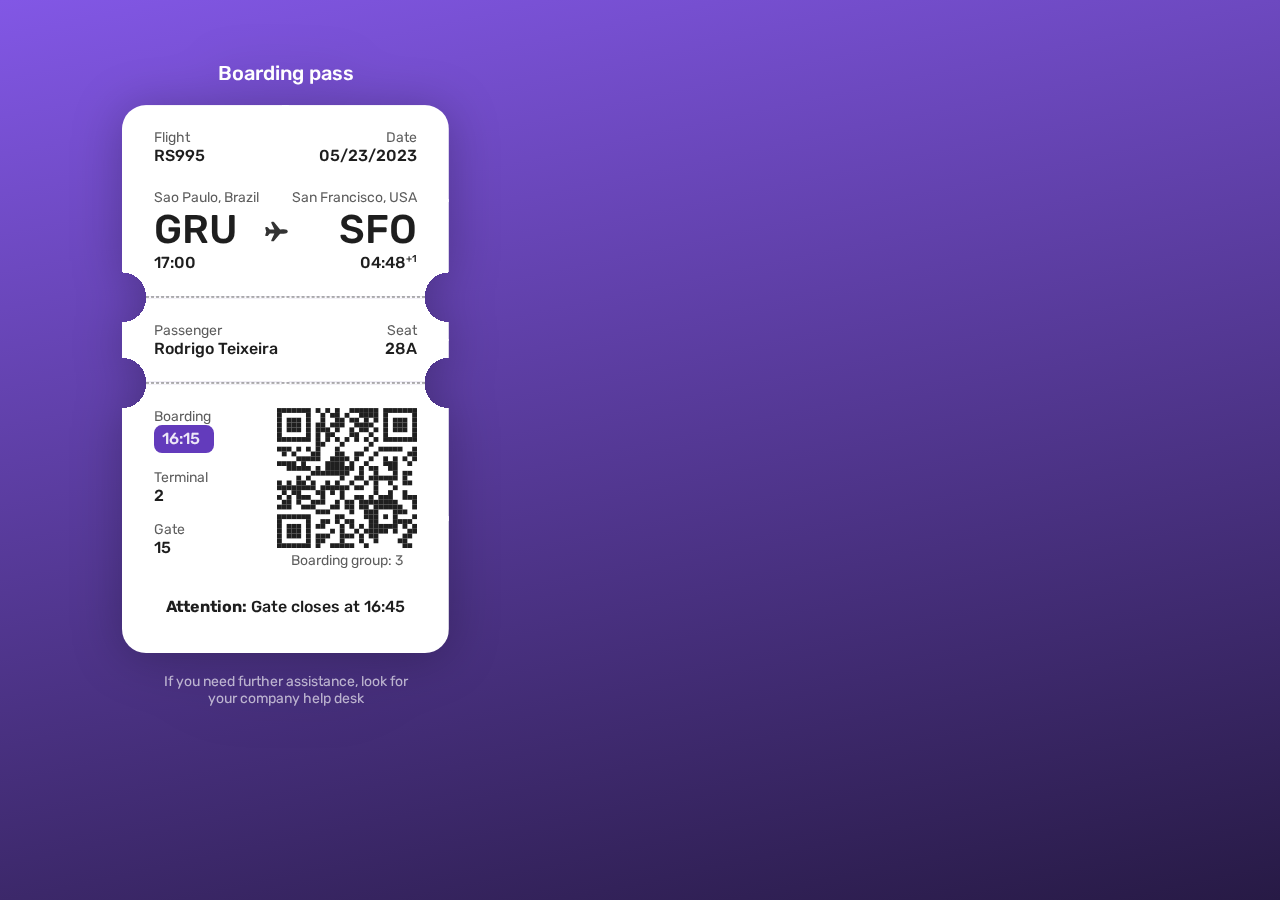
==== commit cd0ac047: "Update model 2 and README" ====
--- a/#6/model 2/index.html
+++ b/#6/model 2/index.html
@@ -49,46 +49,8 @@
             </div>
         </div>
     </div>
+    <hr />
     <div class="card-common middle">
-        <img src="circle.svg" class="dot1"  alt="circle mask"/>
-<!--            <svg viewBox="0 0 100 100" xmlns="http://www.w3.org/2000/svg">-->
-<!--                <defs>-->
-<!--                    <mask id="mask-dot" x="0" y="0" height="100%" width="100%">-->
-<!--                        <circle cx="50" cy="50" r="50"/>-->
-<!--                    </mask>-->
-<!--                </defs>-->
-<!--                <circle cx="50" cy="50" r="50"/>-->
-<!--            </svg>-->
-        <div class="dot2">
-            <svg viewBox="0 0 100 100" xmlns="http://www.w3.org/2000/svg">
-                <defs>
-                    <mask id="mask-dot" x="0" y="0" height="100%" width="100%">
-                        <circle cx="50" cy="50" r="50"/>
-                    </mask>
-                </defs>
-                <circle cx="50" cy="50" r="50"/>
-            </svg>
-        </div>
-        <div class="dot3">
-            <svg viewBox="0 0 100 100" xmlns="http://www.w3.org/2000/svg">
-                <defs>
-                    <mask id="mask-dot" x="0" y="0" height="100%" width="100%">
-                        <circle cx="50" cy="50" r="50"/>
-                    </mask>
-                </defs>
-                <circle cx="50" cy="50" r="50"/>
-            </svg>
-        </div>
-        <div class="dot4">
-            <svg viewBox="0 0 100 100" xmlns="http://www.w3.org/2000/svg">
-                <defs>
-                    <mask id="mask-dot" x="0" y="0" height="100%" width="100%">
-                        <circle cx="50" cy="50" r="50"/>
-                    </mask>
-                </defs>
-                <circle cx="50" cy="50" r="50"/>
-            </svg>
-        </div>
         <div class="middle-content">
             <div class="main-info">
                 <p class="font-normal">Passenger</p>
@@ -100,6 +62,7 @@
             </div>
         </div>
     </div>
+    <hr />
     <div class="card-common lower">
         <div class="lower-content">
             <div class="departure-main">
--- a/#6/model 2/style.css
+++ b/#6/model 2/style.css
@@ -37,6 +37,11 @@
     filter: drop-shadow(0px 4px 24px rgba(0, 0, 0, 0.25));
 }
 
+.card:hover {
+    transform: translateY(-2%);
+    transition: transform .3s ease-in-out .2s, opacity .5s linear, -webkit-transform .5s cubic-bezier(.6, 0, .3, 1);
+}
+
 .card-common {
     background: #FFFFFF;
 }
@@ -48,14 +53,42 @@
     justify-content: center;
     border-top-left-radius: 24px;
     border-top-right-radius: 24px;
+    background: #fff;
+    background: linear-gradient(0, transparent 0, transparent) top left,
+    linear-gradient(0, transparent 0, transparent) top right,
+    linear-gradient(0, transparent 0, transparent) bottom left,
+    linear-gradient(0, transparent 0, transparent) bottom right;
+    background-size: 51% 51%;
+    background-repeat: no-repeat;
+
+    background-image: radial-gradient(circle at 0 0, white 1.5rem, white 1.5rem),
+    radial-gradient(circle at 100% 0, white 1.5rem, white 1.5rem),
+    radial-gradient(circle at 0 100%, transparent 1.5rem, white 1.5rem),
+    radial-gradient(circle at 100% 100%, transparent 1.5rem, white 1.5rem);
+
 }
 
 .middle {
     position: relative;
     width: 327px;
     height: 84px;
-    border-top: #cdccce 1px dashed;
-    border-bottom: #cdccce 1px dashed;
+    background: #fff;
+    background: linear-gradient(0, transparent 0, transparent) top left,
+    linear-gradient(0, transparent 0, transparent) top right,
+    linear-gradient(0, transparent 0, transparent) bottom left,
+    linear-gradient(0, transparent 0, transparent) bottom right;
+    background-size: 51% 51%;
+    background-repeat: no-repeat;
+
+    background-image: radial-gradient(
+            circle at 0 0,
+            transparent 1.5rem,
+            white 1.5rem
+    ),
+    radial-gradient(circle at 100% 0, transparent 1.5rem, white 1.5rem),
+    radial-gradient(circle at 0 100%, transparent 1.5rem, white 1.5rem),
+    radial-gradient(circle at 100% 100%, transparent 1.5rem, white 1.5rem);
+
 }
 
 .lower {
@@ -63,6 +96,23 @@
     height: 269px;
     border-bottom-left-radius: 24px;
     border-bottom-right-radius: 24px;
+    background: #fff;
+    background: linear-gradient(0, transparent 0, transparent) top left,
+    linear-gradient(0, transparent 0, transparent) top right,
+    linear-gradient(0, transparent 0, transparent) bottom left,
+    linear-gradient(0, transparent 0, transparent) bottom right;
+    background-size: 51% 51%;
+    background-repeat: no-repeat;
+
+    background-image: radial-gradient(
+            circle at 0 0,
+            transparent 1.5rem,
+            white 1.5rem
+    ),
+    radial-gradient(circle at 100% 0, transparent 1.5rem, white 1.5rem),
+    radial-gradient(circle at 0 100%, white 1.5rem, white 1.5rem),
+    radial-gradient(circle at 100% 100%, white 1.5rem, white 1.5rem);
+
 }
 
 .middle-content {
@@ -204,51 +254,9 @@
     width: 100%;
 }
 
-svg circle {
-    /*fill: #FFFFFF;*/
-    /*mask: url(#mask);*/
-    /*-webkit-mask-mode: alpha;*/
-    /*!*mask-image: url(./circle.svg);*!*/
-    /*mask-mode: alpha;*/
-    /*mask-size: 100% 100%;*/
-    /*mask-clip: border-box;*/
-}
-
-.dot1 {
-    position: absolute;
-    height: 24px;
-    width: 24px;
-    bottom: -12px;
-    left: -12px;
-    object-fit: cover;
-    mask-image: url(./circle.svg);
-    --webkit-mask-image: url(./circle.svg);
-    /*mask-image: url(data:@file/svg+xml;base64,[base64]);*/
-    /*mask-mode: alpha;*/
-    /*mask-size: 100% 100%;*/
-    /*mask-clip: border-box;*/
-}
-
-.dot2 {
-    position: absolute;
-    height: 24px;
-    width: 24px;
-    top: -12px;
-    left: -12px;
-}
-
-.dot3 {
-    position: absolute;
-    height: 24px;
-    width: 24px;
-    bottom: -12px;
-    right: -12px;
-}
-
-.dot4 {
-    position: absolute;
-    height: 24px;
-    width: 24px;
-    top: -12px;
-    right: -12px;
-}
+hr {
+    width: 17.3rem;
+
+    background-color: #fff;
+    border: 1px dashed rgba(0, 0, 0, 0.32);
+}
